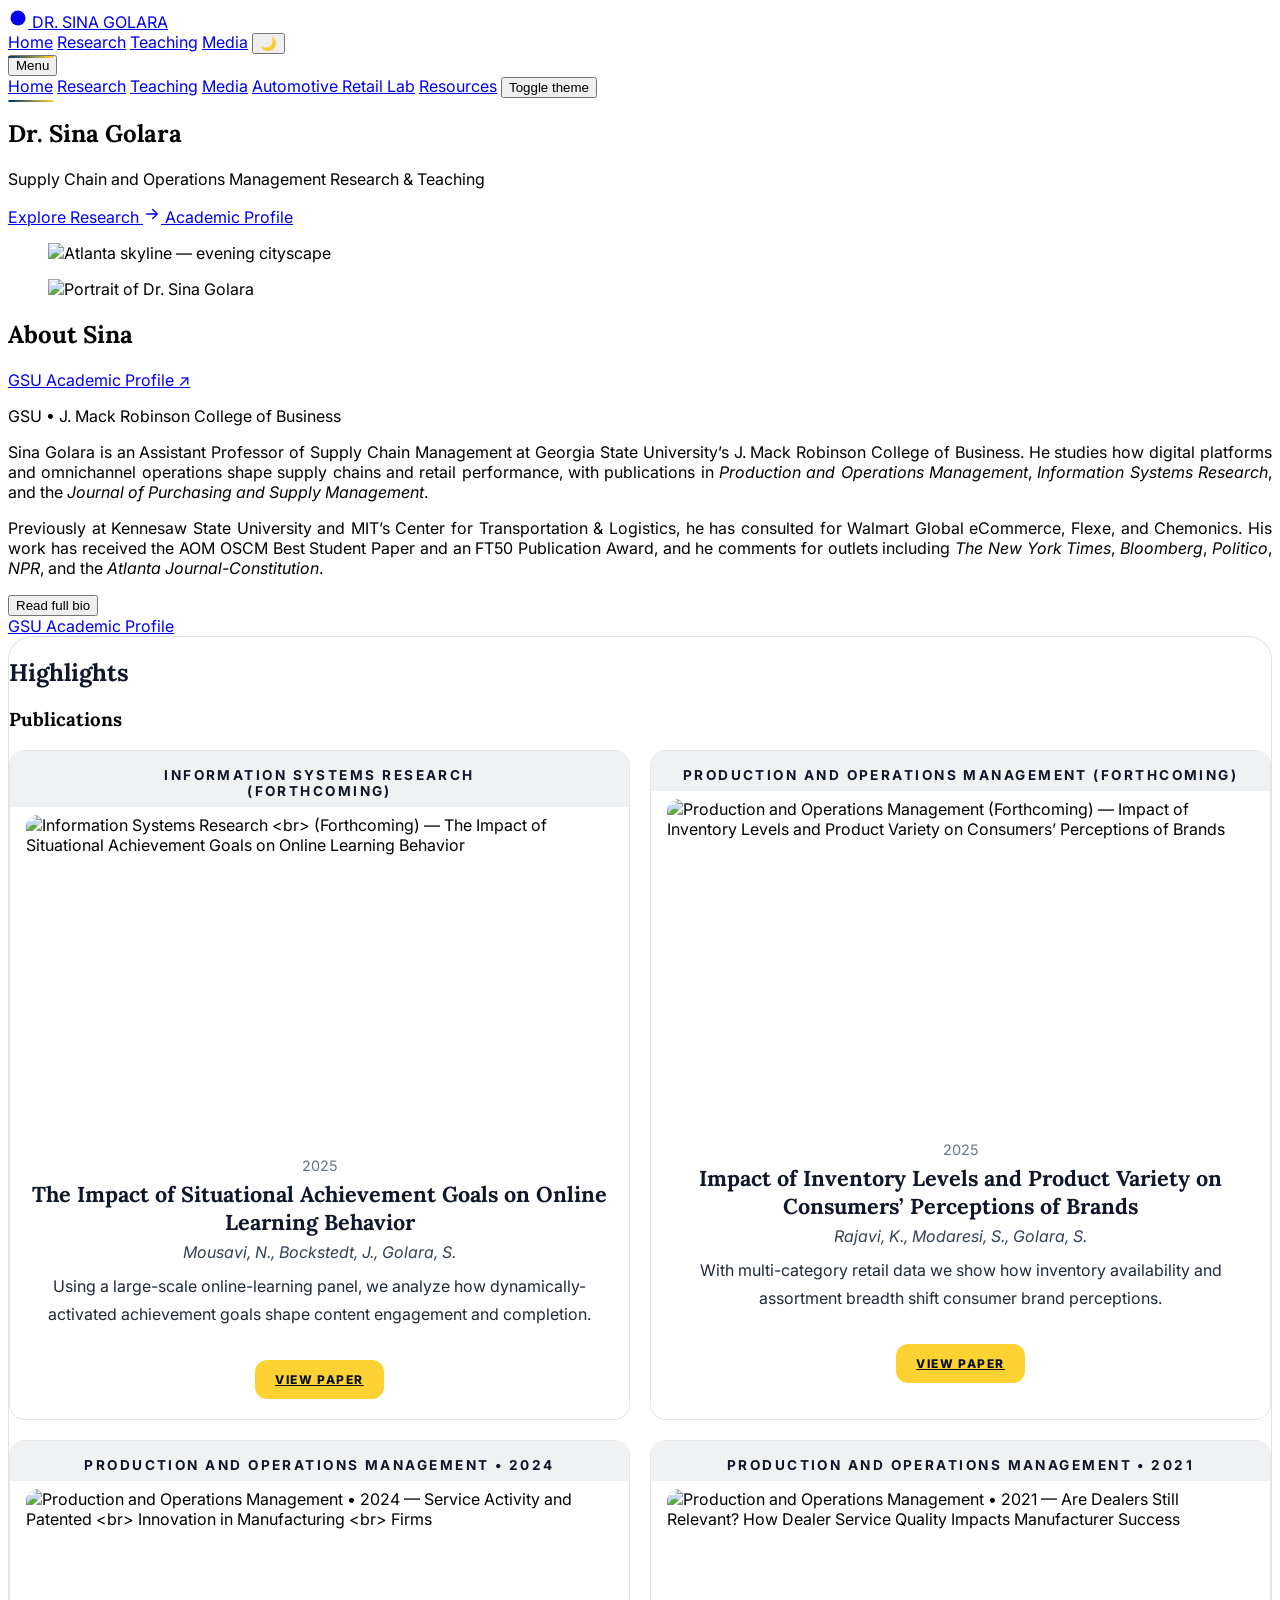
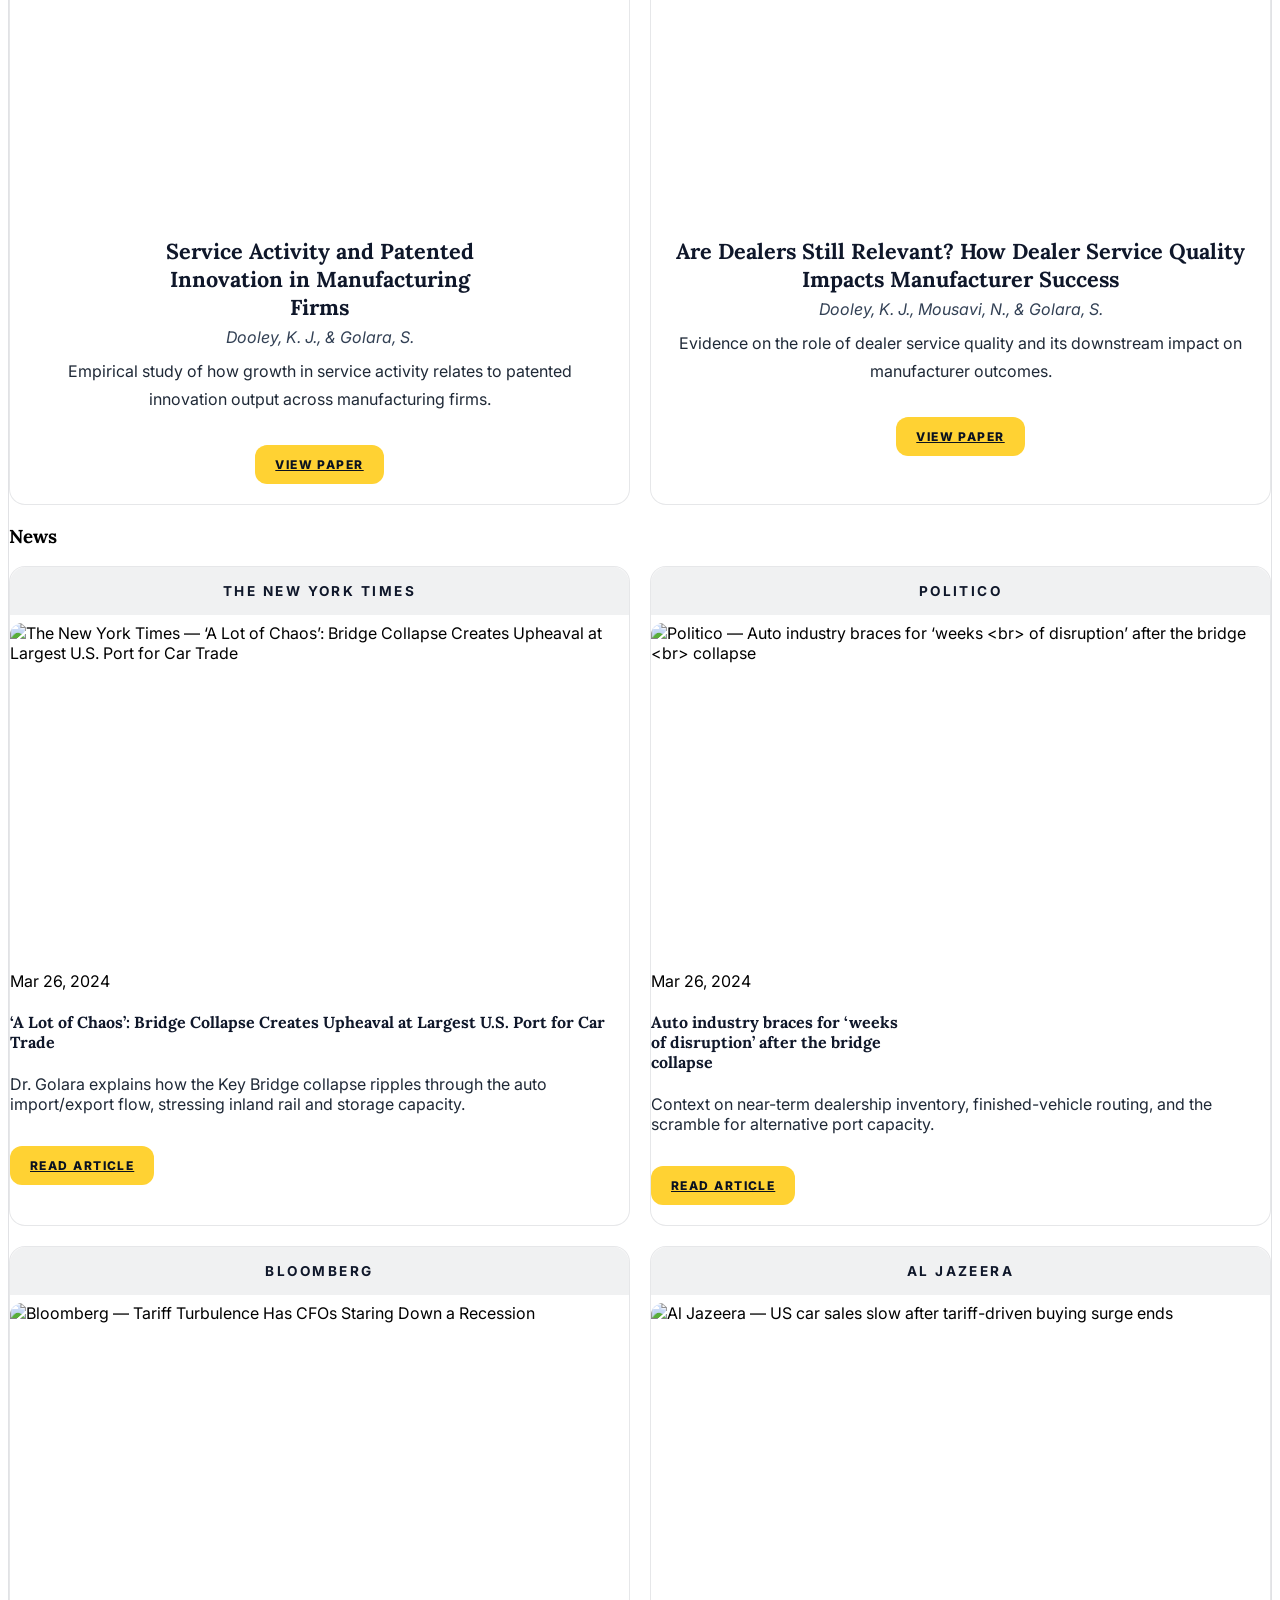
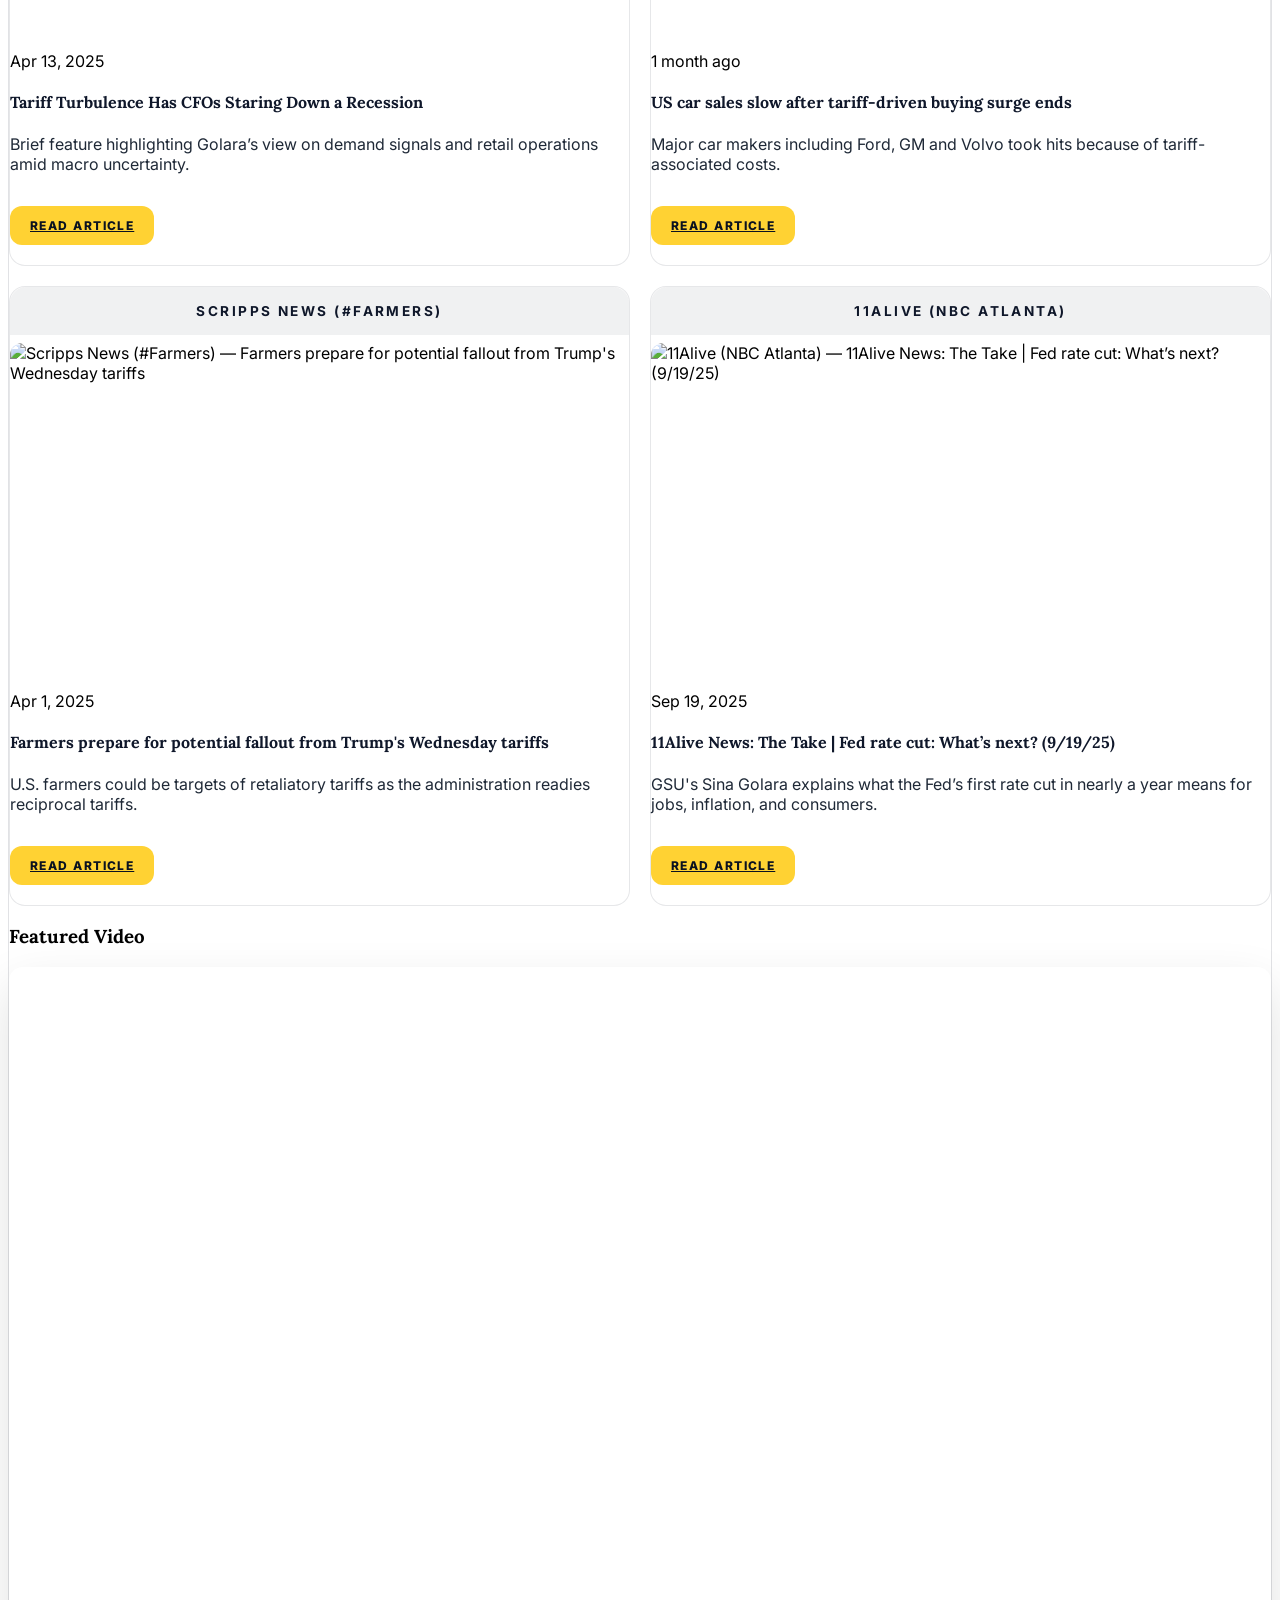
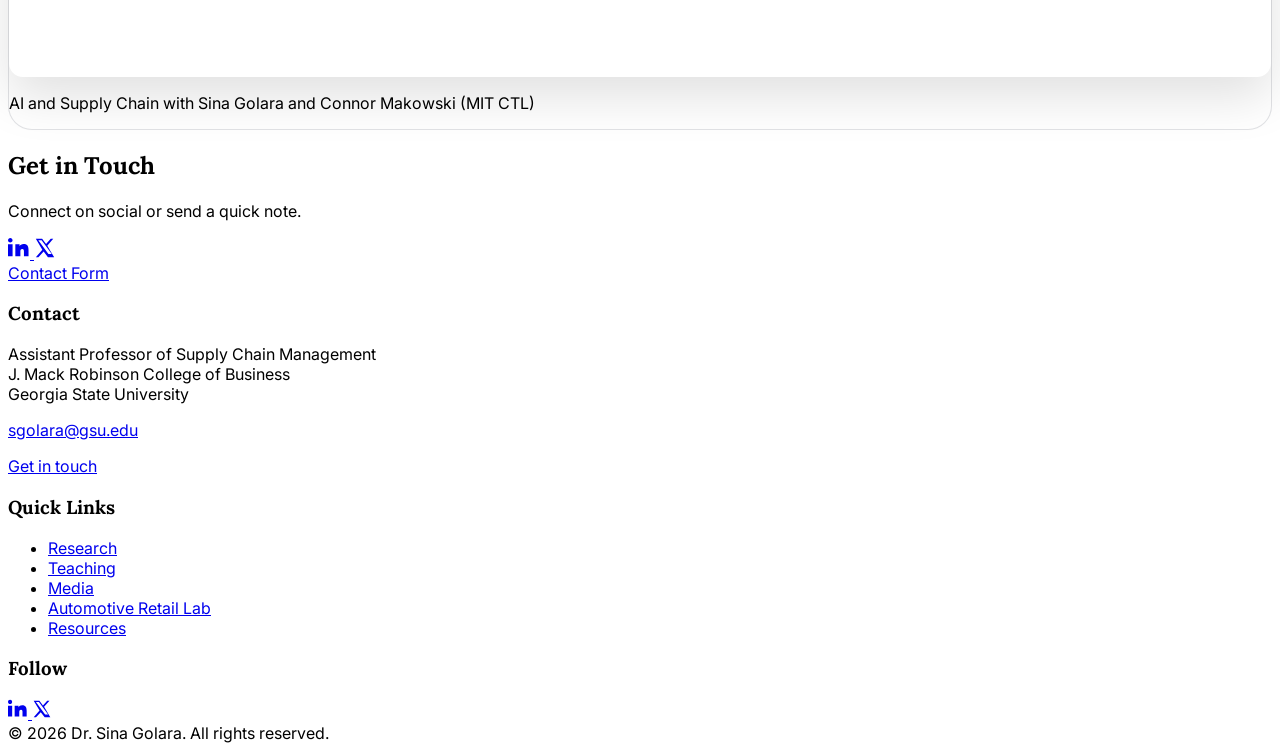
==== index.html @ 3f82cd9c "Sina Edits 01" ====
<!DOCTYPE html>
<html lang="en" class="scroll-smooth">
<head>
  <meta charset="UTF-8" />
  <meta name="viewport" content="width=device-width,initial-scale=1" />
  <title>Sina Golara | Professor Portfolio</title>
  <meta name="description" content="The professional portfolio of Professor Sina Golara, showcasing research, teaching, and media engagement in Supply Chain and Operations Management.">

  <!-- Open Graph -->
  <meta property="og:type" content="website" />
  <meta property="og:title" content="Sina Golara | Professor Portfolio" />
  <meta property="og:description" content="Research, teaching, media & lab initiatives." />
  <meta property="og:image" content="https://placehold.co/1200x630/003366/FFFFFF?text=Sina+Golara" />

  <!-- Twitter -->
  <meta name="twitter:card" content="summary_large_image" />
  <meta name="twitter:title" content="Sina Golara | Professor Portfolio" />
  <meta name="twitter:description" content="Research, teaching, media & lab initiatives." />
  <meta name="twitter:image" content="https://placehold.co/1200x630/003366/FFFFFF?text=Sina+Golara" />

  <!-- Fonts -->
  <link rel="preconnect" href="https://fonts.googleapis.com" />
  <link rel="preconnect" href="https://fonts.gstatic.com" crossorigin />
  <link href="https://fonts.googleapis.com/css2?family=Inter:wght@400;500;600;700&family=Lora:wght@500;700&display=swap" rel="stylesheet" />

  <!-- Tailwind -->
  <script src="https://cdn.tailwindcss.com"></script>
  <script>
    tailwind.config = {
      darkMode: 'class',
      theme: {
        extend: {
          colors: {
            brand: '#003366',       // GSU blue
            brandDark: '#002244',
            gold: '#FFD233',        // accent
          },
          boxShadow: {
            glow: '0 10px 30px rgba(0,0,0,.08)',
            glass: '0 20px 50px rgba(0,0,0,.12)',
          },
          backgroundImage: {
            'aurora': 'radial-gradient(1200px 600px at -10% -10%, rgba(255,210,51,.18), transparent 40%), radial-gradient(800px 600px at 110% 0%, rgba(0,51,102,.18), transparent 45%), linear-gradient(120deg, #fff, #f7fafc 50%, #eef2f7)',
            'aurora-dark': 'radial-gradient(1200px 600px at -10% -10%, rgba(255,210,51,.12), transparent 40%), radial-gradient(800px 600px at 110% 0%, rgba(0,51,102,.2), transparent 45%), linear-gradient(120deg, #0b1220, #0e1424 50%, #0b1220)',
            'card-sheen': 'linear-gradient(180deg, rgba(255,255,255,.6), rgba(255,255,255,.25))',
          }
        }
      }
    }
    </script>
  <style>
  :root{
    --ring: rgba(17,17,17,.08);
  }
  body{font-family:Inter,system-ui,-apple-system,Segoe UI,Roboto,Helvetica,Arial,sans-serif}
  h1,h2,h3,h4{font-family:Lora,Georgia,'Times New Roman',serif}

  .skip-link{
    position:fixed;left:-9999px;top:12px;background:#111;color:#fff;padding:.5rem .75rem;
    border-radius:.5rem;z-index:9999
  }
  .skip-link:focus{left:12px}

  /* Fancy underline for nav */
  .nav-link{position:relative}
  .nav-link::after{
    content:"";position:absolute;left:50%;bottom:-6px;transform:translateX(-50%);height:2px;width:0;
    background:linear-gradient(90deg,var(--tw-gradient-from,#003366),var(--tw-gradient-to,#FFD233));
    transition:width .25s ease
  }
  .nav-link:hover::after,.nav-link.active::after{width:100%}

  /* Aspect ratio helper (no plugin) */
  .video-wrap{position:relative;padding-bottom:56.25%;height:0;overflow:hidden;border-radius:14px}
  .video-wrap iframe{position:absolute;inset:0;width:100%;height:100%;border:0}

  /* Reveal on scroll */
  .reveal{opacity:0;transform:translateY(12px);transition:opacity .5s ease, transform .5s ease}
  .reveal.in{opacity:1;transform:none}
  @media (prefers-reduced-motion: reduce){
    .reveal{opacity:1;transform:none}
    .nav-link::after{transition:none}
  }

  /* ---------- Optional generic stagger utility ---------- */
  .stagger-grid { display:grid; gap:1.5rem; }
  @media (min-width:768px){
    .stagger-grid { grid-template-columns:repeat(2,minmax(0,1fr)); }
    .stagger-grid > * {
      transition: transform .25s ease, background-color .25s ease, box-shadow .25s ease;
      will-change: transform;
    }
  }

  /*  NEWS (grid + cards) */
  .news-grid{ display:grid; gap:1.25rem; }
  @media (min-width:768px){
    .news-grid{
      grid-template-columns:repeat(2,minmax(0,1fr));
      align-items:stretch;
    }
  }

  .news-card{
    --offset: 0px;              
    display:flex;
    flex-direction:column;
    transform: translateY(var(--offset));
    transition: transform .25s ease, box-shadow .25s ease, background-color .25s ease;
    will-change: transform;
  }
  @media (min-width:768px){
  .pub-grid > .pub-card{ --offset:0px; }
  .pub-grid > .pub-card:hover{ transform:translateY(-6px);
   } 
  }

.news-card .news-label{
    min-height:24px;
    padding:1rem 1rem .5rem;
    text-transform:uppercase;
    letter-spacing:.18em;
    font-weight:700;
    font-size:.85rem;
    text-align:center;
    color:rgba(255,255,255,.9);
  }
  .news-card .news-media{ padding:0 1rem; }
  .news-card img{
    display:block;
    width:100%;
    margin:.5rem 0 0;
    border-radius:12px;
    aspect-ratio:16/9;
    object-fit:cover;
  }

  .news-card .news-body{
    padding:.75rem 1.25rem 0;
    color:rgba(255,255,255,.92);
    line-height:1.75;
    text-align:center;
  }

  .news-card .news-cta{
    display:inline-flex;
    align-items:center;
    justify-content:center;
    margin:1rem auto 1.25rem;
    padding:.75rem 1.25rem;
    border-radius:.75rem;
    background:#FFD233;
    color:#0b1220;
    font-weight:800;
    letter-spacing:.12em;
    font-size:.75rem;
  }
  .news-card .news-cta:hover{ filter:brightness(.95); }


    /* PUBLICATIONS */

  .pub-grid{ display:grid; gap:1.25rem; }
  @media (min-width:768px){
    .pub-grid{
      grid-template-columns:repeat(2,minmax(0,1fr));
      align-items:stretch;
    }
  }

  .pub-card{
    --offset:0px;
    display:flex;
    flex-direction:column;
    transform:translateY(var(--offset));
    transition:transform .25s ease, box-shadow .25s ease, background-color .25s ease;
    will-change:transform;
    border:1px solid rgba(255,255,255,.10);
    background:rgba(255,255,255,.05);
    border-radius:16px;
    backdrop-filter:saturate(120%) blur(6px);
  }

  .pub-card .pub-label{
    padding:1rem 1rem .5rem;
    text-transform:uppercase;
    letter-spacing:.18em;
    font-weight:700;
    font-size:.85rem;
    text-align:center;
    color:rgba(255,255,255,.9);
  }

  .pub-card .pub-media{ padding:0 1rem; }
  .pub-card img{
    display:block;
    width:100%;
    margin:.5rem 0 0;
    border-radius:12px;
    aspect-ratio:16/9;           /* matches News; switch to 3/2 if your screenshots are taller */
    object-fit:cover;
  }

  .pub-card .pub-body{
    padding:.75rem 1.25rem 0;
    text-align:center;
  }
  .pub-card .pub-title{
    font-size:1.35rem;
    line-height:1.3;
    font-weight:800;
    color:#fff;
    margin:.35rem 0 0;
  }
  .pub-card .pub-meta{
    color:rgba(255,255,255,.75);
    font-size:.9rem;
  }
  .pub-card .pub-authors{
    color:rgba(255,255,255,.85);
    font-style:italic;
    margin-top:.35rem;
  }
  .pub-card .pub-summary{
    color:rgba(255,255,255,.92);
    line-height:1.75;
    margin-top:.65rem;
  }

  .pub-card .pub-cta{
    display:inline-flex;
    align-items:center;
    justify-content:center;
    margin:1rem auto 1.25rem;
    padding:.75rem 1.25rem;
    border-radius:.75rem;
    background:#FFD233;
    color:#0b1220;
    font-weight:800;
    letter-spacing:.12em;
    font-size:.75rem;
  }
  .pub-card .pub-cta:hover{ filter:brightness(.95); }

/* ===== Media meta bubble (light + dark notch) ===== */
.meta-bubble{position:relative}
.meta-bubble::after{
  content:"";position:absolute;right:.9rem;bottom:-8px;width:0;height:0;
  border:8px solid transparent;border-top-color:rgba(255,255,255,.9); /* matches bg */
}
.dark .meta-bubble::after{ border-top-color:rgba(2,6,23,.72) } /* ~slate-900/70 */


/* ===== Highlights (Neutral, no gradients, no blue) ===== */
.highlights{
  background: rgba(255,255,255,.92);
  border: 1px solid rgba(15,23,42,.12); /* slate-900/12 */
  border-radius: 1.5rem;                /* 24px */
}
.dark .highlights{
  background: rgba(2,6,23,.72);         /* ~slate-900/70 */
  border-color: rgba(255,255,255,.14);
}

.highlights .section-title{ color:#0f172a; }         /* slate-900 */
.dark .highlights .section-title{ color:#fff; }

/* Pub cards inside highlights (override white-only colors) */
.highlights .pub-card{
  background: rgba(255,255,255,.9);
  border: 1px solid rgba(15,23,42,.10);
}
.dark .highlights .pub-card{
  background: rgba(2,6,23,.66);
  border-color: rgba(255,255,255,.12);
}
.highlights .pub-card .pub-label{
  color:#0f172a;
  background: rgba(15,23,42,.06);
  border-top-left-radius: 16px;
  border-top-right-radius: 16px;
}
.dark .highlights .pub-card .pub-label{
  color:rgba(255,255,255,.9);
  background: rgba(255,255,255,.08);
}
.highlights .pub-card .pub-title{ color:#0f172a; }
.dark .highlights .pub-card .pub-title{ color:#fff; }
.highlights .pub-card .pub-meta{ color:#64748b; }    /* slate-500/600 */
.dark .highlights .pub-card .pub-meta{ color:rgba(255,255,255,.75); }
.highlights .pub-card .pub-authors{ color:#334155; } /* slate-700 */
.dark .highlights .pub-card .pub-authors{ color:rgba(255,255,255,.85); }
.highlights .pub-card .pub-summary{ color:#1f2937; } /* slate-800 */
.dark .highlights .pub-card .pub-summary{ color:rgba(255,255,255,.92); }

/* News cards inside highlights */
.highlights .news-card{
  background: rgba(255,255,255,.9);
  border: 1px solid rgba(15,23,42,.10);
  border-radius: 16px;
}
.dark .highlights .news-card{
  background: rgba(2,6,23,.66);
  border-color: rgba(255,255,255,.12);
}
.highlights .news-card .news-label{
  color:#0f172a;
  background: rgba(15,23,42,.06);
  border-top-left-radius: 16px;
  border-top-right-radius: 16px;
}
.dark .highlights .news-card .news-label{
  color:rgba(255,255,255,.9);
  background: rgba(255,255,255,.08);
}
.highlights .news-card h4{ color:#0f172a; }
.dark .highlights .news-card h4{ color:#fff; }
.highlights .news-card .news-summary{ color:#1f2937; }
.dark .highlights .news-card .news-summary{ color:rgba(255,255,255,.9); }

/* Featured video box keeps the same layout; just neutral text */
.highlights .video-wrap{ border-radius:14px; box-shadow:0 20px 50px rgba(0,0,0,.12); }

#highlights[class*="bg-gradient-to-"]{
  background-image: none !important;
  background-color: rgba(255,255,255,.80) !important;
}
.dark #highlights[class*="bg-gradient-to-"]{
  background-color: rgba(2,6,23,.60) !important; /* ~slate-900/60 */
}

/* Justified paragraph helper */
.text-just { text-align: justify; text-justify: inter-word;  hyphens: auto;}
  
</style>
<script type="application/ld+json">
  {
    "@context": "https://schema.org",
    "@type": "Person",
    "name": "Sina Golara",
    "jobTitle": "Assistant Professor of Supply Chain Management",
    "affiliation": { "@type": "CollegeOrUniversity", "name": "Georgia State University" },
    "url": "https://your-domain.example/", 
    "sameAs": [
      "https://www.linkedin.com/in/sinagolara/",
      "https://x.com/GolaraSina"
    ]
  }
  </script>

<meta name="author" content="Sina Golara" />
<meta name="twitter:creator" content="@GolaraSina" />

</head>

<body class="bg-white text-slate-900 dark:bg-slate-950 dark:text-slate-100">
  <a href="#main" class="skip-link">Skip to content</a>

  <!-- Scroll progress -->
  <div id="progress" class="fixed top-0 left-0 h-1 bg-gradient-to-r from-brand to-gold z-[60] w-0"></div>

  <!-- Header -->
  <header class="sticky top-0 z-50 bg-white/70 dark:bg-slate-900/60 backdrop-blur-xl border-b border-slate-200/70 dark:border-slate-700/60">
    <nav class="max-w-6xl mx-auto px-4 sm:px-6">
      <div class="h-16 flex items-center justify-between">
        <a href="#home" class="flex items-center gap-3">
          <span class="inline-grid place-items-center w-9 h-9 rounded-xl bg-brand text-white shadow-glow">
            <svg width="20" height="20" viewBox="0 0 24 24" fill="currentColor" aria-hidden="true"><circle cx="12" cy="12" r="9"/></svg>
          </span>
          <span class="font-bold tracking-wide">DR. <span class="text-brand">SINA</span> GOLARA</span>
        </a>

        <div class="hidden md:flex items-center gap-5">
          <a href="#home" class="nav-link text-sm font-semibold hover:text-brand">Home</a>
          <a href="#research" class="nav-link text-sm font-semibold hover:text-brand">Research</a>
          <a href="#teaching" class="nav-link text-sm font-semibold hover:text-brand">Teaching</a>
          <a href="#media" class="nav-link text-sm font-semibold hover:text-brand">Media</a>
          <!--  <a href="#lab" class="nav-link text-sm font-semibold hover:text-brand">Automotive Retail Lab</a>
          <a href="#resources" class="nav-link text-sm font-semibold hover:text-brand">Resources</a> -->

          <!-- Dark mode toggle -->
          <button id="modeBtn" class="ml-2 rounded-lg border border-slate-200 dark:border-slate-700 px-2.5 py-1.5 text-xs font-semibold hover:bg-slate-50 dark:hover:bg-slate-800" aria-label="Toggle color theme">
            <span id="modeIcon">🌙</span>
          </button>
        </div>

        <button id="mobileBtn" class="md:hidden rounded-lg bg-brand text-white px-3 py-2 font-semibold">Menu</button>
      </div>
    </nav>

    <!-- Mobile sheet -->
    <div id="mobileMenu" class="hidden md:hidden px-4 pb-4">
      <div class="rounded-2xl border border-slate-200 dark:border-slate-700 bg-white/80 dark:bg-slate-900/80 backdrop-blur-xl p-4 shadow-glow">
        <nav class="grid gap-2 text-sm font-semibold">
          <a href="#home" class="nav-link">Home</a>
          <a href="#research" class="nav-link">Research</a>
          <a href="#teaching" class="nav-link">Teaching</a>
          <a href="#media" class="nav-link">Media</a>
          <a href="#lab" class="nav-link">Automotive Retail Lab</a>
          <a href="#resources" class="nav-link">Resources</a>
          <button id="modeBtnM" class="mt-2 rounded-lg border border-slate-200 dark:border-slate-700 px-2.5 py-1.5 text-xs text-left">Toggle theme</button>
        </nav>
      </div>
    </div>
  </header>

  <!-- Main -->
  <main id="main" class="max-w-6xl mx-auto px-4 sm:px-6 py-10 md:py-14">
    <!-- injected by router -->
  </main>

  <!-- Footer -->
  <footer class="mt-16 bg-brand dark:bg-brandDark text-white">
    <div class="max-w-6xl mx-auto px-4 sm:px-6 py-12">
      <div class="grid sm:grid-cols-3 gap-8">
        <!-- Contact -->
        <div>
          <h3 class="font-semibold mb-3">Contact</h3>
          <p class="text-sm text-white/80">
            Assistant Professor of Supply Chain Management<br/>
            J. Mack Robinson College of Business<br />
            Georgia State University
          </p>
          <p class="mt-3">
            <a id="footer-email" class="font-medium hover:text-gold underline-offset-4 hover:underline" href="#"></a>
          </p>
          <p class="mt-1">
            <a id="footer-gform" class="inline-flex items-center gap-1 text-sm font-semibold hover:text-gold underline-offset-4 hover:underline" href="#" target="_blank" rel="noreferrer">
              Get in touch
            </a>
          </p>
        </div>
  
        <!-- Quick Links -->
        <div>
          <h3 class="font-semibold mb-3">Quick Links</h3>
          <ul class="space-y-2 text-sm">
            <li><a class="text-white/80 hover:text-gold" href="#research">Research</a></li>
            <li><a class="text-white/80 hover:text-gold" href="#teaching">Teaching</a></li>
            <li><a class="text-white/80 hover:text-gold" href="#media">Media</a></li>
            <li><a class="text-white/80 hover:text-gold" href="#lab">Automotive Retail Lab</a></li>
            <li><a class="text-white/80 hover:text-gold" href="#resources">Resources</a></li>
          </ul>
        </div>
  
        <!-- Follow -->
        <div>
          <h3 class="font-semibold mb-3">Follow</h3>
          <div class="flex gap-3">
            <a id="li" class="w-10 h-10 grid place-items-center rounded-xl border border-white/20 hover:bg-white/10" target="_blank" aria-label="LinkedIn">
              <svg width="20" height="20" viewBox="0 0 24 24" fill="currentColor" class="text-white">
                <path d="M4.98 3.5c0 1.38-1.11 2.5-2.48 2.5S0 4.88 0 3.5 1.12 1 2.5 1s2.48 1.12 2.48 2.5zM0 8h5v13H0zM8 8h4.6v1.9h.1c.6-1.1 2.1-2.3 4.3-2.3 4.6 0 5.4 3 5.4 6.8V21h-5v-5.1c0-1.2-.02-2.9-1.8-2.9-1.8 0-2.1 1.3-2.1 2.8V21H8z"/>
              </svg>
            </a>
            <a id="ig" target="_blank" ></a>
            
            <a id="x" class="w-10 h-10 grid place-items-center rounded-xl border border-white/20 hover:bg-white/10" target="_blank" aria-label="X">
              <svg width="20" height="20" viewBox="0 0 24 24" fill="currentColor" class="text-white">
                <path d="M18.244 2H21l-6.5 7.43L22 22h-6.766l-4.7-6.14L4.8 22H2l7.07-8.08L2 2h6.85l4.3 5.77L18.244 2zM8.3 3.5H4.7l11.04 15h3.6L8.3 3.5z"/>
              </svg>
            </a>
          </div>
        </div>
      </div>
  
      <div class="mt-10 pt-6 border-t border-white/15 text-center text-sm text-white/80">
        © <span id="year"></span> Dr. Sina Golara. All rights reserved.
      </div>
    </div>
  </footer>

  <script>
    // ---------- DATA ----------
    const professor = {
      name: "Sina Golara",
      title: "Assistant Professor of Supply Chain Management",
      email: "sgolara@gsu.edu",
      headshotUrl: "Images/headshot.jpg",
      shortBio: `
          <p class="mb-4">
            Sina Golara is an Assistant Professor of Supply Chain Management at the
            J. Mack Robinson College of Business, Georgia State University. His work sits at
            the intersection of service and retail operations—online platforms, omnichannel
            strategy, and the role of digital technologies in supply chains—with publications in
            <em>Production and Operations Management</em>, <em>Information Systems Research</em>, and the
            <em>Journal of Purchasing and Supply Management</em>.
          </p>
          <p class="mb-4">
            Prior to GSU, he held appointments at Kennesaw State University and MIT’s Center for
            Transportation &amp; Logistics, and consulted with Walmart Global eCommerce, Flexe, and
            Chemonics on last-mile, shared warehousing, and analytics.
          </p>
          <p class="mb-0">
            His research has earned the AOM OSCM Best Student Paper and an FT50 Publication Award.
            Dr. Golara frequently comments in outlets such as <em>The New York Times</em>, <em>Politico</em>, NPR,
            Fox&nbsp;5 Atlanta, and the <em>Atlanta Journal-Constitution</em>.
          </p>
            `,
      shortBioCondensed: `
            <p class="mb-3">
              Sina Golara is an Assistant Professor of Supply Chain Management at Georgia State University’s
              J. Mack Robinson College of Business. He studies how digital platforms and omnichannel operations
              shape supply chains and retail performance, with publications in
              <em>Production and Operations Management</em>, <em>Information Systems Research</em>, and the
              <em>Journal of Purchasing and Supply Management</em>.
            </p>
            <p class="mb-0">
              Previously at Kennesaw State University and MIT’s Center for Transportation &amp; Logistics,
              he has consulted for Walmart Global eCommerce, Flexe, and Chemonics. His work has received the
              AOM OSCM Best Student Paper and an FT50 Publication Award, and he comments for outlets including
              <em>The New York Times</em>, <em>Bloomberg</em>, <em>Politico</em>, <em>NPR</em>, and the
              <em>Atlanta Journal-Constitution</em>.
            </p>
          `,
      socials: {
                  linkedinUrl: "https://www.linkedin.com/in/sinagolara/",
                  xUrl: "https://x.com/GolaraSina"
                },
                googleFormUrl: "https://docs.google.com/forms/d/e/FORM_ID/viewform?usp=pp_url&entry.123456789=sgolara@gsu.edu"
    };

/* ======== HOME VIDEOS ======== */
    const homeVideos = [
    { 
        title: "The Warm Glow of Checkout Charity",
        youtubeUrl: "https://www.youtube-nocookie.com/embed/WOYLe1mCzhM?start=16&rel=0&modestbranding=1&playsinline=1",
        description: "Psychological impact of donate-at-checkout on consumer behavior & CSR."
      },
      { 
        title: "Highlights from Open for Opportunity Atlanta",
        youtubeUrl: "https://www.youtube-nocookie.com/embed/syOjrlSiArs?rel=0&modestbranding=1&playsinline=1",
        description: "Future of supply chain & retail with industry leaders."
      } 
    ];

    /* ===== LAB VIDEOS ===== */
const labVideos = [
  {
    id: "reel",
    title: "Automotive Retail Lab — Highlights Reel",
    youtubeUrl: "https://www.youtube-nocookie.com/embed/0JhAq1E5ewM?rel=0&modestbranding=1&playsinline=1",
    poster: "Images/lab-reel.jpg",
    blurb: "Industry collaborations, EV traceability pilots, AI assistants for dealerships, omnichannel analytics."
  },
  {
    id: "chatbot",
    title: "AI Chatbot for Dealerships — Demo",
    youtubeUrl: "https://www.youtube-nocookie.com/embed/WOYLe1mCzhM?start=16&rel=0&modestbranding=1&playsinline=1",
    poster: "Images/lab-chatbot.jpg",
    blurb: "Funnel deflection, appointment routing, and voice-of-customer insights."
  },
  {
    id: "ev",
    title: "EV Battery Traceability — Prototype Walkthrough",
    youtubeUrl: "https://www.youtube-nocookie.com/embed/syOjrlSiArs?rel=0&modestbranding=1&playsinline=1",
    poster: "Images/lab-ev.jpg",
    blurb: "From sourcing → remanufacture → recycling with chain-of-custody."
  }
];

/* ======== RESEARCH (verified & linked) ======== */
const researchItems = [
  {
    id: "poms-2024-innovation",
    title: "Service Activity and Patented Innovation in Manufacturing Firms",
    authors: "Golara, S., & Dooley, K. J.",
    venue: "Production and Operations Management",
    year: 2024,
    abstract: "Empirical link between service activity intensity and subsequent patented innovation in manufacturing <br> firms.",
    image: "Images/poms-innovation.png",
    tags: ["Servitization","Innovation","Manufacturing"],
    links: {
      publisherUrl: "https://journals.sagepub.com/doi/abs/10.1177/10591478241231851",   // journal-listed citation
      openUrl: "https://scholar.google.com/scholar?q=%22Service+Activity+and+Patented+Innovation+in+Manufacturing+Firms%22+Golara+Dooley"
    }
  },
  {
    id: "poms-2024-inventory-variety",
    title: "Impact of Inventory Levels and Product Variety on Consumers’ Perceptions of Brands",
    authors: "Rajavi, K., Modaresi, S., & Golara, S.",
    venue: "Production and Operations Management",
    year: 2024,
    abstract: "Shows how inventory availability and assortment breadth shift consumer brand perceptions using multi-category retail data.",
    image: "Images/poms-inventory-variety.png",
    tags: ["Retail","Assortment","Perception"],
    links: {
      publisherUrl: "https://journals.sagepub.com/doi/abs/10.1177/10591478241231851",
      openUrl: "https://scholar.google.com/scholar?q=Rajavi+Modaresi+Golara+Impact+of+Inventory+Levels+and+Product+Variety"
    }
  },
  {
    id: "poms-2021-dealers",
    title: "Are Dealers Still Relevant? How Dealer Service Quality Impacts Manufacturer Success",
    authors: "Golara, S., Dooley, K. J., & Mousavi, N.",
    venue: "Production and Operations Management",
    year: 2021,
    abstract: "Dealer service quality has a measurable downstream impact on manufacturer performance.",
    image: "Images/poms-dealers.png",
    tags: ["Automotive","Service Quality"],
    links: {
      publisherUrl: "https://doi.org/10.1111/poms.13450",
      openUrl: "https://scholar.google.com/scholar?q=Are+Dealers+Still+Relevant%3F+How+Dealer+Service+Quality+Impacts+Manufacturer+Success"
    }
  },
  {
    id: "jpsm-2024-tariffs",
    title: "Protect me not: The effect of tariffs on US supply networks",
    authors: "Rogers, Z. S., Golara, S., Abdulsalam, Y., & Rogers, D. S.",
    venue: "Journal of Purchasing and Supply Management",
    year: 2024,
    abstract: "Quantifies how tariff shape supply networks and firm",
    image: "Images/jpsm-tariffs.png",
    tags: ["Tariffs","Supply Networks","Policy"],
    links: {
      // Publisher page is behind ScienceDirect’s wall; this Scholar query works universally.
      publisherUrl: "https://www.sciencedirect.com/science/article/abs/pii/S1478409223000468",
      openUrl: "https://scholar.google.com/scholar?q=Rogers+Golara+Abdulsalam+Rogers+Protect+me+not"
    }
  },
  {
    id: "jpsm-2023-sustainability-value",
    title: "Moving Beyond the Four Walls: The evolving impact of supplier sustainability on firm value",
    authors: "Rogers, Z. S., Carter, C. R., & Golara, S.",
    venue: "Journal of Purchasing and Supply Management",
    year: 2023,
    abstract: "Documents how supplier sustainability increasingly drives firm value.",
    image: "Images/jpsm-sustainability.png",
    tags: ["Sustainability","Firm Value","Supply Chain"],
    links: {
      publisherUrl: "https://www.sciencedirect.com/science/article/abs/pii/S1478409223000468", // cites the JPSM article & DOI 100858
      openUrl: "https://www.sciencedirect.com/science/article/abs/pii/S1478409223000468"
    }
  },
  {
    id: "isr-2025-achievement-goals",
    title: "The Impact of Situational Achievement Goals on Online Learning Behavior",
    authors: "Mousavi, N., Golara, S., & Bockstedt, J.",
    venue: "Information Systems Research",
    year: 2025,
    abstract: "Field-experiment evidence showing how dynamically activated goals shape content engagement and <br> completion.",
    image: "Images/isr-achievement-goals.png",
    tags: ["Online Learning","Behavior","Field Experiments"],
    links: {
      publisherUrl: "https://pubsonline.informs.org/doi/abs/10.1287/isre.2022.0353",
      openUrl: "https://scholar.google.com/scholar?q=%22Impact+of+Situational+Achievement+Goals+on+Online+Learning+Behavior%22+Information+Systems+Research"
    }
  },
  {
    id: "tj-2024-scm-topics",
    title: "Supply chain management research productivity and topics: 2020–2022",
    authors: "Maloni, M. J., Franza, R. M., Lowman, G. H., Naphsin, S. A., & Golara, S.",
    venue: "Transportation <br> Journal",
    year: 2024,
    abstract: "Snapshot of SCM research outputs and themes for 2020–2022.",
    image: "Images/tj-scm-2020-2022.png",
    tags: ["Bibliometrics","SCM"],
    links: {
      publisherUrl: "https://onlinelibrary.wiley.com/doi/abs/10.1002/tjo3.12010",
      openUrl: "https://scholar.google.com/scholar?q=Maloni+Franza+Lowman+Naphsin+Golara+Transportation+Journal+2024"
    }
  },
  {
    id: "tj-2021-scm-growth",
    title: "Supply chain management research productivity and growth: 2017–2019",
    authors: "Maloni, M. J., Golara, S., & Lowman, <br> G. H.",
    venue: "Transportation <br> Journal",
    year: 2021,
    abstract: "Descriptive analysis of SCM research productivity and growth during 2017–2019.",
    image: "Images/tj-scm-2017-2019.png",
    tags: ["Bibliometrics","SCM"],
    links: {
      publisherUrl: "https://scholarlypublishingcollective.org/psup/transportation-journal/article-abstract/60/2/208/276791/Supply-Chain-Management-Research-Productivity-and",
      openUrl: "https://scholar.google.com/scholar?q=Maloni+Golara+Lowman+Transportation+Journal+2021"
    }
  },
  {
    id: "tj-2020-sharing-portfolio",
    title: "A Sharing-Enabled Portfolio Approach to the <br> Distribution",
    authors: "Rogers, Z. S., Golara, S., Abdulsalam, Y. J., & Rogers, D. S.",
    venue: "Transportation <br> Journal",
    year: 2020,
    abstract: "Portfolio approach showing how sharing capacity improves distribution performance.",
    image: "Images/tj-sharing-portfolio.png",
    tags: ["Distribution","Sharing","Logistics"],
    links: {
      publisherUrl: "https://scholarlypublishingcollective.org/psup/transportation-journal/article-abstract/59/2/99/211263/A-Sharing-Enabled-Portfolio-Approach-to",
      openUrl: "https://scholar.google.com/scholar?q=Rogers+Golara+Abdulsalam+Rogers+Transportation+Journal+2020"
    }
  },
  {
    id: "ijme-2022-teaching-osc",
    title: "It’s not you, it’s me: Can others learn from the challenges of teaching operations and supply chain management?",
    authors: "Swaim, J. A., Maloni, M., Golara, S., & Veliyath, R.",
    venue: "International Journal of Management Education",
    year: 2022,
    abstract: "From Challenges to Insights in Ops/SCM Teaching.",
    image: "Images/ijme-teaching.png",
    tags: ["Education","OSC"],
    links: {
      publisherUrl: "https://scholar.google.com/scholar?q=International+Journal+of+Management+Education+100656+Swaim+Maloni+Golara",
      openUrl: "https://scholar.google.com/scholar?q=%22It%E2%80%99s+not+you,+it%E2%80%99s+me%22+Golara"
    }
  },
  {
    id: "ijpe-2018-corp-env",
    title: "Corporate environmental investments: A cross-national study on managerial decision making",
    authors: "Azadegan, A., Golara, S., Kach, A., & Mousavi, N.",
    venue: "International Journal of Production Economics",
    year: 2018,
    abstract: "Cross-national study on how managers decide to invest in corporate environmental initiatives.",
    image: "Images/ijpe-corporate-env.png",
    tags: ["Sustainability","Decision Making"],
    links: {
      publisherUrl: "https://www.sciencedirect.com/science/article/abs/pii/S0925527317302943",
      openUrl: "https://scholar.google.com/scholar?q=Azadegan+Golara+Kach+Mousavi+International+Journal+of+Production+Economics+2018"
    }
  },
  {
    id: "ijids-2013-fuzzy-qfd-bsc",
    title: "A fuzzy-QFD approach to balanced scorecard using an analytic network <br> process",
    authors: "Tavana, M., Mousavi, N., & <br> Golara, S.",
    venue: "International Journal of Information and Decision Sciences",
    year: 2013,
    abstract: "Combines fuzzy-QFD and ANP frameworks to design a comprehensive balanced scorecard.",
    image: "Images/ijids-fuzzy-qfd.png",
    tags: ["Methodology","QFD","ANP"],
    links: {
      publisherUrl: "https://www.inderscienceonline.com/doi/abs/10.1504/IJIDS.2013.058289",
      openUrl: "https://scholar.google.com/scholar?q=Tavana+Mousavi+Golara+International+Journal+of+Information+and+Decision+Sciences+2013"
    }
  },
  {
    id: "ijsds-2012-glass-closed-loop",
    title: "Closed-loop supply chain network design with <br> recovery of glass <br> containers",
    authors: "Golara, S., Mousavi, N., Tarokh, M. J., & Hosseinzadeh, M.",
    venue: "International Journal of Strategic Decision Sciences",
    year: 2012,
    abstract: "Closed-loop sustainable network design model considering glass container recovery.",
    image: "Images/ijsds-closed-loop.png",
    tags: ["Closed-Loop SCM","Optimization"],
    links: {
      publisherUrl: "https://www.igi-global.com/article/content/74353",
      openUrl: "https://scholar.google.com/scholar?q=Golara+Mousavi+Tarokh+Hosseinzadeh+IJSDS+2012"
    }
  }
];

const mediaItems = [
  {
    id: 1,
    title: "‘A Lot of Chaos’: Bridge Collapse Creates Upheaval at Largest U.S. Port for Car Trade",
    outlet: "The New York Times",
    date: "2024-03-26",
    type: "Article",
    url: "https://www.nytimes.com/2024/03/26/business/economy/baltimore-port-cargo-ships.html",
    excerpt: "Auto imports/exports rerouted after Key Bridge collapse; broader supply-chain effects.",
    image: "Images/NYTImg.png"
  },
  {
    id: 2,
    title: "Auto industry braces for weeks of disruption after bridge collapse",
    outlet: "Politico",
    date: "2024-03-26",
    type: "Article",
    url: "https://www.politico.com/news/2024/03/26/auto-industry-disruption-bridge-collapse-00149185",
    excerpt: "Golara on dealer inventory and logistics workarounds post-collapse.",
    image: "Images/PoliticoImg.png"
  },
  {
    id: 3,
    title: "Vehicle cargo could be heading to Georgia ports following the collapse of Baltimore’s bridge",
    outlet: "NPR (WABE)",
    date: "2024-03-27",
    type: "Article",
    url: "https://www.wabe.org/vehicle-cargo-could-be-heading-to-georgia-ports-following-the-collapse-of-baltimores-bridge/",
    excerpt: "How diversions may affect Georgia’s auto flows and port capacity.",
    image: "Images/NPR.png"
  },
  {
    id: 4,
    title: "The Take | Fed rate cut: What’s next? (9/19/25)",
    outlet: "11Alive (NBC Atlanta)",
    date: "2025-09-19",
    type: "Video",
    url: "https://www.11alive.com/video/news/politics/the-take/the-take-fed-rate-cut-whats-next-91925/85-5d28e4fa-8a46-4d75-a4f2-349d9af3fdfd",
    excerpt: "Golara breaks down what a rate cut means for consumers and jobs.",
    image: "Images/11AliveImge.png"
  },
  {
    id: 5,
    title: "Shifting tariffs thrust Georgia companies onto unsteady ground",
    outlet: "Atlanta Journal-Constitution",
    date: "2024-05-15",
    type: "Article",
    url: "https://news.gsu.edu/2024/10/15/are-tariffs-good-or-bad-for-the-economy/",
    excerpt: "Tariff ripple effects across Georgia firms; expert perspective from Golara.",
    image: "Images/AJC.png"
  },
  {
    id: 6,
    title: "Farmers prepare for potential fallout from Trump’s Wednesday tariffs",
    outlet: "Scripps News",
    date: "2025-04-01",
    type: "Video",
    url: "https://scrippsnews.com/stories/farmers-prepare-for-potential-fallout-from-trumps-wednesday-tariffs/",
    excerpt: "Possible retaliation risks and supply-chain impacts for U.S. agriculture.",
    image: "Images/Farmers.png"
  }
];
const teaching = {
  courses: [
    // Georgia State University (Instructor | Aug 2023 – )
    { institution: "Georgia State University", code: "MGT 4700", title: "Operations Management", level: "Undergrad", years: "2023–present" },
    { institution: "Georgia State University", code: "MGT 4740", title: "Operations Strategy",     level: "Undergrad", years: "2023–present" },
    { institution: "Georgia State University", code: "MGT 8740", title: "Supply Chain Strategy",  level: "Graduate", years: "2023–present" },

    // Kennesaw State University (Instructor | Aug 2019 – Aug 2023)
    { institution: "Kennesaw State University", code: "MGT 3200", title: "Operations Management",     level: "Undergrad", years: "2019–2023" },
    { institution: "Kennesaw State University", code: "MGT 7040", title: "Managing the Value Chain",  level: "Graduate", years: "2019–2023" },

    // MIT CTL / MITx (2018–2019)
    { institution: "MIT CTL / MITx", code: "SC1x", title: "Supply Chain Fundamentals (Teaching team)", level: "Graduate", years: "2018–2019" },
    { institution: "MIT CTL / MITx", code: "SC2x", title: "Supply Chain Design (Teaching team)",      level: "Graduate", years: "2018–2019" },

    // Arizona State University (Instructor/TA | 2017–2018)
    { institution: "Arizona State University", code: "SCM 432", title: "Planning & Control Systems for SCM", level: "Undergrad", years: "2017–2018" },
    { institution: "Arizona State University", code: "SCM 300", title: "Intro to Supply Chain Management (TA)", level: "Undergrad", years: "2017–2018" },
  ],
  advising: [
    // MIT CTL capstones (Research Advisor / Co-advisor)
    { institution: "MIT CTL", years: "2018–2019", role: "Co-advisor",  title: "Incentivizing No-Rush Delivery in Omnichannel Retail", type: "Graduate Capstone" },
    { institution: "MIT CTL", years: "2018–2019", role: "Advisor/Trainer", title: "Online Grocery & Omnichannel Strategy: Predicting Home Delivery Adoption", type: "Graduate Capstone" },
  ],
  note: "At MIT CTL, trained students on empirical research methods."
};

    const events = [
      { id: 1, title: "Keynote on Digital Retail", organization: "National Retail Federation", date: "2023-06-10", location: "New York, NY", url: "#", summary: "Future of brick-and-mortar in a digital world." },
      { id: 2, title: "Workshop on Supply Chain Analytics", organization: "INFORMS Conference", date: "2022-11-05", location: "Virtual", url: "#", summary: "Hands-on analytics for academics & practitioners." },
      { id: 3, title: "Panel: The Future of Mobility", organization: "Automotive World Congress", date: "2023-02-20", location: "Detroit, MI", url: "#", summary: "EVs, autonomy, and ownership models." },
    ];

    const resources = [
      { id: 1, title: "Journal of Marketing", type: "Journal", description: "Leading journal on marketing theory & practice.", url: "#" },
      { id: 2, title: "Management Science", type: "Journal", description: "Research across management disciplines.", url: "#" },
      { id: 3, title: "Supply Chain Management Review", type: "Publication", description: "Industry publication for SCM pros.", url: "#" },
      { id: 4, title: "Harvard Business Review", type: "Publication", description: "Influential management ideas.", url: "#" },
      { id: 5, title: "Tableau", type: "Tool", description: "Data visualization for research.", url: "#" },
      { id: 6, title: "The Goal — E. Goldratt", type: "Reading", description: "Classic on Theory of Constraints.", url: "#" }
    ];

    const labProjects = [
      { id: 1, title: "EV Battery Supply Chain Traceability", abstract: "Blockchain-based traceability for EV batteries from sourcing to recycling.", collaborators: ["Student A","Industry Partner X"], status: "In Progress", tags: ["EVs","Blockchain"] },
      { id: 2, title: "AI Chatbot for Dealerships", abstract: "AI assistant for inquiries & scheduling in dealerships.", collaborators: ["Student B","Student C"], status: "Completed", tags: ["AI","Automotive"] },
      { id: 3, title: "‘Buy Online’ & Foot Traffic", abstract: "Effect of online purchasing on dealership visits.", collaborators: ["Student D"], status: "Published", tags: ["Retail","Analytics"] },
    ];

    const labPartners = [
      { name: "Major Auto Group", logoUrl: "https://placehold.co/150x60/CCCCCC/FFFFFF?text=Auto+Group", websiteUrl: "#" },
      { name: "RetailTech Solutions", logoUrl: "https://placehold.co/150x60/CCCCCC/FFFFFF?text=RetailTech", websiteUrl: "#" },
      { name: "Logistics Inc.", logoUrl: "https://placehold.co/150x60/CCCCCC/FFFFFF?text=Logistics+Inc", websiteUrl: "#" },
      { name: "Data Analytics Corp", logoUrl: "https://placehold.co/150x60/CCCCCC/FFFFFF?text=Data+Corp", websiteUrl: "#" },
    ];

      // ---------- HIGHLIGHTS DATA ----------
  const newsHighlights = [
  {
    outlet: "The New York Times",
    date: "Mar 26, 2024",
    title:
      "‘A Lot of Chaos’: Bridge Collapse Creates Upheaval at Largest U.S. Port for Car Trade",
    url: "#", // paste final link
    image: "Images/NYTImg.png",
    summary:
      "Dr. Golara explains how the Key Bridge collapse ripples through the auto import/export flow, stressing inland rail and storage capacity."
  },
  {
    outlet: "Politico",
    date: "Mar 26, 2024",
    title:
      "Auto industry braces for ‘weeks <br> of disruption’ after the bridge <br> collapse",
    url: "https://www.politico.com/news/2024/03/26/auto-industry-disruption-bridge-collapse-00149185",
    image: "Images/PoliticoImg.png",
    summary:
      "Context on near-term dealership inventory, finished-vehicle routing, and the scramble for alternative port capacity."
  },
  {
    outlet: "Bloomberg",
    date: "Apr 13, 2025",
    title: "Tariff Turbulence Has CFOs Staring Down a Recession",
    url: "https://www.bloomberg.com/news/newsletters/2025-04-13/levi-s-levi-carnival-ccl-elevate-bio-stare-down-a-recession?embedded-checkout=true",
    image: "Images/BloombergImg.png",
    summary:
      "Brief feature highlighting Golara’s view on demand signals and retail operations amid macro uncertainty."
  },

  {
    outlet: "Al Jazeera",
    date: "1 month ago", // replace with exact date if you prefer
    title: "US car sales slow after tariff-driven buying surge ends",
    url: "#", // ← paste live link
    image: "Images/Aljazeer.png",
    summary:
      "Major car makers including Ford, GM and Volvo took hits because of tariff-associated costs."
  },
  {
    outlet: "Scripps News (#Farmers)",
    date: "Apr 1, 2025",
    title:
      "Farmers prepare for potential fallout from Trump's Wednesday tariffs",
    url: "#", // ← paste live link
    image: "Images/Farmers.png",
    summary:
      "U.S. farmers could be targets of retaliatory tariffs as the administration readies reciprocal tariffs."
  },
  {
    outlet: "11Alive (NBC Atlanta)",
    date: "Sep 19, 2025",
    title:
      "11Alive News: The Take | Fed rate cut: What’s next? (9/19/25)",
    url: "#", // ← paste live link
    image: "Images/11AliveImge.png",
    summary:
      "GSU's Sina Golara explains what the Fed’s first rate cut in nearly a year means for jobs, inflation, and consumers."
  }
  // add more items as needed, keeping outlet/date/title/url/image/summary
];

const pubHighlights = [
  {
    journal: " Information Systems Research <br> (Forthcoming)",
    date: "2025",
    title: "The Impact of Situational Achievement Goals on Online Learning Behavior",
    authors: "Mousavi, N., Bockstedt, J., Golara, S.",
    summary:
      "Using a large-scale online-learning panel, we analyze how dynamically-activated achievement goals shape content engagement and completion.",
    url: "https://pubsonline.informs.org/doi/abs/10.1287/isre.2022.0353", // DOI or PDF
    image: "Images/achievement-goal.png",
    cta: "VIEW PAPER"
  },
  {
    journal: "Production and Operations Management (Forthcoming)",
    date: "2025",
    title: "Impact of Inventory Levels and Product Variety on Consumers’ Perceptions of Brands",
    authors: "Rajavi, K., Modaresi, S., Golara, S.",
    summary:
      "With multi-category retail data we show how inventory availability and assortment breadth shift consumer brand perceptions.",
    url: "https://journals.sagepub.com/doi/abs/10.1177/10591478241258475",
    image: "Images/poms_impactInventoryHome.png",
    cta: "VIEW PAPER"
  },
  
  {
    journal: "Production and Operations Management • 2024",
    title: "Service Activity and Patented <br> Innovation in Manufacturing <br> Firms",
    authors: "Dooley, K. J., & Golara, S.",
    url: "https://journals.sagepub.com/doi/abs/10.1177/10591478241231851",  // add DOI/PDF when ready
    image: "Images/poms-innovation.png",
    summary: "Empirical study of how growth in service activity relates to patented innovation output across manufacturing firms."
  },
  {
    journal: "Production and Operations Management • 2021",
    title: "Are Dealers Still Relevant? How Dealer Service Quality Impacts Manufacturer Success",
    authors: "Dooley, K. J., Mousavi, N., & Golara, S.",
    url: "https://journals.sagepub.com/doi/abs/10.1111/poms.13450",  // add DOI/PDF when ready
    image: "Images/poms-dealers_Home.png",
    summary: "Evidence on the role of dealer service quality and its downstream impact on manufacturer outcomes."
  }

];

const videoHighlights = [
  {
    title: "AI and Supply Chain with Sina Golara and Connor Makowski (MIT CTL)",
    youtubeUrl:
      "https://www.youtube-nocookie.com/embed/0JhAq1E5ewM?rel=0&modestbranding=1&playsinline=1",
    // if you prefer a static card with a screenshot instead of an <iframe>,
    // add `image: "assets/highlights/mit-video.png"` and render like the news cards.
  },
];

    // ---------- TEMPLATES ----------
const homePage = `
<section class="rounded-3xl p-6 md:p-10 border border-slate-200 dark:border-slate-700
                bg-white/80 dark:bg-slate-900/60 backdrop-blur-xl shadow-glow relative overflow-hidden">
  <div class="grid md:grid-cols-[1.2fr_1fr] gap-10 items-center">
    <div class="reveal">
      <h1 class="mt-3 text-4xl md:text-5xl font-bold leading-tight">
        Dr. Sina Golara
      </h1>
      <p class="mt-3 text-lg text-slate-700 dark:text-slate-300">
        Supply Chain and Operations Management Research & Teaching
      </p>

      <div class="mt-7 flex flex-wrap items-center gap-4">
        <a href="#research"
           class="inline-flex items-center gap-2 px-5 py-3 rounded-xl bg-brand text-white font-semibold shadow-glow
                  hover:bg-brandDark focus:outline-none focus-visible:ring-2 focus-visible:ring-brand">
          Explore Research
          <svg width="18" height="18" viewBox="0 0 24 24" fill="none"><path d="M5 12h14m0 0-6-6m6 6-6 6" stroke="currentColor" stroke-width="2" stroke-linecap="round"/></svg>
        </a>

        <a href="https://robinson.gsu.edu/profile/sina-golara/" target="_blank" rel="noreferrer"
           class="inline-flex items-center gap-2 px-5 py-3 rounded-xl border border-slate-300 dark:border-slate-600
                  bg-white/70 dark:bg-slate-900/50 font-semibold hover:bg-white/90 dark:hover:bg-slate-800/60
                  focus:outline-none focus-visible:ring-2 focus-visible:ring-slate-300 dark:focus-visible:ring-slate-700">
          Academic Profile
        </a>
      </div>
    </div>

    <figure class="reveal">
      <div class="relative rounded-3xl overflow-hidden border border-slate-200 dark:border-slate-700 shadow-glow">
        <img
          src="Images/hero-supply-chain.png"
          alt="Atlanta skyline — evening cityscape"
          class="w-full h-full object-cover md:aspect-[16/10]"
          loading="eager" decoding="async"
        />
      </div>
    </figure>
  </div>
</section>

<!-- ABOUT SINA (aligned with hero & highlights) -->
<section id="about"
  class="mt-12 rounded-3xl p-8 md:p-10
         border border-slate-200 dark:border-slate-700
         bg-white/80 dark:bg-slate-900/60 backdrop-blur-xl shadow-glow reveal">

  <div class="grid items-start gap-6 md:gap-8
              md:grid-cols-[280px_1fr] lg:grid-cols-[300px_1fr]">
    <!-- Portrait (capped height to keep card compact) -->
    <figure class="order-1 md:order-none">
      <div class="relative rounded-2xl overflow-hidden
                  border border-slate-200 dark:border-slate-700
                  bg-slate-100 dark:bg-slate-800">
        <img
          src="${professor.headshotUrl}"
          alt="Portrait of Dr. Sina Golara"
          class="w-full h-full object-cover aspect-[3/4]
                 md:max-h-[360px] lg:max-h-[380px]"
          onerror="this.src='https://placehold.co/720x960?text=Dr.+Sina+Golara';this.onerror=null;"
          loading="lazy" decoding="async"
        />
      </div>
    </figure>

 <!-- Copy -->
<div>
<!-- Copy -->
<div class="reveal grid md:grid-cols-[1fr_auto] gap-x-4">
  <!-- Row 1 -->
  <h2 class="col-start-1 text-3xl md:text-4xl font-bold leading-tight tracking-tight">About Sina</h2>
  <a href="https://robinson.gsu.edu/profile/sina-golara/"
     target="_blank" rel="noreferrer"
     class="hidden md:inline-flex col-start-2 justify-self-end self-start items-center gap-1
            text-sm font-semibold text-brand hover:underline underline-offset-4">
    GSU Academic Profile ↗
  </a>

  <!-- Row 2 (spans both columns) -->
  <p class="col-span-1 md:col-span-2 mt-1 text-[13px] uppercase tracking-[.16em]
            text-slate-500 dark:text-slate-400">
    GSU • J. Mack Robinson College of Business
  </p>

  <!-- Row 3 (spans both columns) -->
<div id="bioText" role="region" aria-live="polite"
     class="col-span-1 md:col-span-2 mt-3 text-[15px] leading-[1.7]
            text-slate-700 dark:text-slate-300 text-just
            [&_p]:mt-3 [&_p]:mb-0 [&_em]:text-slate-900/90 dark:[&_em]:text-white/90">
  ${professor.shortBioCondensed}
</div>

<button id="bioToggle" aria-controls="bioText" aria-expanded="false"
        class="col-span-1 md:col-span-2 mt-3 inline-flex items-center gap-1
               text-sm font-semibold text-brand hover:underline underline-offset-4">
  Read full bio
</button>

  <!-- Mobile CTA stays separate -->
  <div class="mt-4 md:hidden col-span-1">
    <a href="https://robinson.gsu.edu/profile/sina-golara/" target="_blank" rel="noreferrer"
       class="inline-flex items-center justify-center px-4 py-2.5 rounded-xl
              bg-gold text-slate-900 font-semibold ring-1 ring-black/5
              hover:brightness-95 active:translate-y-[1px] transition">
      GSU Academic Profile
    </a>
  </div>
</div>
</section>

<!-- HIGHLIGHTS (neutral, no gradients) -->
<section
  id="highlights"
  aria-labelledby="highlights-title"
  class="highlights mt-16 rounded-3xl border border-slate-200 dark:border-slate-700
         bg-white/80 dark:bg-slate-900/60 backdrop-blur-xl
         p-8 md:p-10 shadow-glow text-slate-900 dark:text-slate-100">

  <div class="relative z-10 space-y-10">
    <h2 id="highlights-title" class="section-title text-3xl font-bold text-center">
      Highlights
    </h2>

    <!-- Publications -->
    <div>
      <h3 class="text-xl font-semibold mb-4 text-slate-900 dark:text-white">Publications</h3>
      <div class="pub-grid">
        ${pubHighlights.map(p => `
          <article class="pub-card">
            <div class="pub-label">${p.journal ?? ""}</div>
            <div class="pub-media">
              <img src="${p.image}" alt="${p.journal ?? 'Journal'} — ${p.title}">
            </div>
            <div class="pub-body">
              ${p.date ? `<div class="pub-meta">${p.date}</div>` : ``}
              <h4 class="pub-title">${p.title}</h4>
              ${p.authors ? `<div class="pub-authors">${p.authors}</div>` : ``}
              ${p.summary ? `<p class="pub-summary">${p.summary}</p>` : ``}
            </div>
            <a class="pub-cta" href="${p.url}" target="_blank" rel="noreferrer">
              ${p.cta ?? "VIEW PAPER"}
            </a>
          </article>
        `).join('')}
      </div>
    </div>

    <!-- News -->
    <div>
      <h3 class="text-xl font-semibold mb-4 text-slate-900 dark:text-white">News</h3>
      <div class="news-grid">
        ${newsHighlights.map(n => `
          <div class="news-card">
            <div class="news-label">${n.outlet}</div>
            <img src="${n.image}" alt="${n.outlet} — ${n.title}" loading="lazy">
            <div class="p-5 pt-3">
              <div class="text-slate-500 dark:text-white/70 text-xs text-center">${n.date}</div>
              <h4 class="mt-1 text-2xl font-semibold leading-snug text-center">
                ${n.title}
              </h4>
              <p class="news-summary text-center">${n.summary}</p>
              <div class="text-center">
                <a class="news-cta" href="${n.url}" target="_blank" rel="noreferrer">READ ARTICLE</a>
              </div>
            </div>
          </div>
        `).join("")}
      </div>
    </div>

    <!-- Featured Video -->
    <div>
      <h3 class="text-xl font-semibold mb-4 text-slate-900 dark:text-white">Featured Video</h3>
      <div class="video-wrap shadow-glow">
        <iframe
          src="${videoHighlights[0].youtubeUrl}"
          title="${videoHighlights[0].title}"
          loading="lazy"
          allow="accelerometer; autoplay; clipboard-write; encrypted-media; gyroscope; picture-in-picture"
          allowfullscreen
        ></iframe>
      </div>
      <p class="mt-2 text-slate-600 dark:text-slate-300 text-sm">
        ${videoHighlights[0].title}
      </p>
    </div>
  </div>
</section>
      <section class="mt-16 rounded-3xl bg-white/80 dark:bg-slate-900/60 backdrop-blur-xl border border-slate-200 dark:border-slate-700 p-8 shadow-glow text-center">
        <h2 class="text-3xl font-bold">Get in Touch</h2>
        <p class="mt-2 text-slate-600 dark:text-slate-400">Connect on social or send a quick note.</p>
        <div class="mt-6 flex justify-center gap-4">
          
          <a href="${professor.socials.linkedinUrl}" target="_blank" rel="noreferrer" aria-label="LinkedIn" class="w-11 h-11 grid place-items-center rounded-xl border border-slate-200 dark:border-slate-700 hover:bg-slate-50 dark:hover:bg-slate-800">
            <svg width="22" height="22" viewBox="0 0 24 24" fill="currentColor"><path d="M4.98 3.5c0 1.38-1.11 2.5-2.48 2.5S0 4.88 0 3.5 1.12 1 2.5 1s2.48 1.12 2.48 2.5zM0 8h5v13H0zM8 8h4.6v1.9h.1c.6-1.1 2.1-2.3 4.3-2.3 4.6 0 5.4 3 5.4 6.8V21h-5v-5.1c0-1.2-.02-2.9-1.8-2.9-1.8 0-2.1 1.3-2.1 2.8V21H8z"/></svg>
          </a>
          <a href="${professor.socials.xUrl}" target="_blank" rel="noreferrer" aria-label="X" class="w-11 h-11 grid place-items-center rounded-xl border border-slate-200 dark:border-slate-700 hover:bg-slate-50 dark:hover:bg-slate-800">
            <svg width="22" height="22" viewBox="0 0 24 24" fill="currentColor"><path d="M18.244 2H21l-6.5 7.43L22 22h-6.766l-4.7-6.14L4.8 22H2l7.07-8.08L2 2h6.85l4.3 5.77L18.244 2zM8.3 3.5H4.7l11.04 15h3.6L8.3 3.5z"/></svg>
          </a>
        </div>
        <a href="${professor.googleFormUrl}" target="_blank" class="inline-flex mt-6 items-center gap-2 px-6 py-3 rounded-xl bg-gradient-to-r from-gold to-amber-300 text-slate-900 font-semibold shadow-glow">Contact Form</a>
      </section>
    `;

    const researchPage = `
  <h1 class="text-4xl md:text-5xl font-bold text-center">Research</h1>

  <section class="mt-10 grid md:grid-cols-3 gap-6 reveal">
    <div class="rounded-2xl p-6 border border-slate-200 dark:border-slate-700 bg-white/70 dark:bg-slate-900/50 backdrop-blur-md shadow-glow">
      <h2 class="text-2xl font-bold text-brand">Retail Operations Management</h2>
      <!-- <p class="mt-2 text-slate-600 dark:text-slate-400">Understanding and improving the intersection of technology, strategy, and consumer experience.</p> -->
    </div> 
    <div class="rounded-2xl p-6 border border-slate-200 dark:border-slate-700 bg-white/70 dark:bg-slate-900/50 backdrop-blur-md shadow-glow">
      <h2 class="text-2xl font-bold text-brand">Service Operations Management</h2>
      <!-- <p class="mt-2 text-slate-600 dark:text-slate-400">Actionable insights for retail, automotive, and supply chain sectors in transformation.</p> -->
    </div>
    <div class="rounded-2xl p-6 border border-slate-200 dark:border-slate-700 bg-white/70 dark:bg-slate-900/50 backdrop-blur-md shadow-glow">
      <h2 class="text-2xl font-bold text-brand">Empirical Research</h2>
      <!-- <p class="mt-2 text-slate-600 dark:text-slate-400">Empirically-grounded, theory-relevant, industry-impactful research.</p> -->
    </div>
  </section>

  <section class="mt-10">
      <!-- Filters -->
      <div class="flex flex-wrap gap-4 items-center justify-center rounded-2xl p-4 border border-slate-200 dark:border-slate-700 bg-white/70 dark:bg-slate-900/50 backdrop-blur-md shadow-glow">
    <label class="font-semibold">Tag:</label>
    <select id="tag-filter" class="px-3 py-2 rounded-lg border border-slate-300 dark:border-slate-700 bg-white dark:bg-slate-900"></select>

    <label class="font-semibold">Sort:</label>
    <select id="sort-by" class="px-3 py-2 rounded-lg border border-slate-300 dark:border-slate-700 bg-white dark:bg-slate-900">
      <option value="year_desc">Year (Newest)</option>
      <option value="year_asc">Year (Oldest)</option>
    </select>

    <label class="font-semibold md:ml-2">View:</label>
    <select id="view-density" class="px-3 py-2 rounded-lg border border-slate-300 dark:border-slate-700 bg-white dark:bg-slate-900">
      <option value="comfy" selected>Comfortable</option>
      <option value="compact">Compact</option>
    </select>
  </div>

    <!-- FT-50 section -->
    <section class="mt-8 rounded-3xl p-6 md:p-7 border border-slate-200 dark:border-slate-700 bg-white/70 dark:bg-slate-900/50 backdrop-blur-md shadow-glow">
      <!-- <h2 class="text-xl md:text-2xl font-bold text-brand">FT-50 Journals:</h2> -->
      <div id="ft50-grid" class="mt-6 grid sm:grid-cols-1 md:grid-cols-1 lg:grid-cols-2 xl:grid-cols-2 gap-7"></div>
    </section>

    <!-- Others section -->
    <section class="mt-6 rounded-3xl p-6 md:p-7 border border-slate-200 dark:border-slate-700 bg-white/70 dark:bg-slate-900/50 backdrop-blur-md shadow-glow">
      <!-- <h2 class="text-xl md:text-2xl font-bold text-brand">Others:</h2> -->
      <div id="other-grid" class="mt-6 grid sm:grid-cols-1 md:grid-cols-1 lg:grid-cols-2 xl:grid-cols-2 gap-7"></div>
    </section>
  </section>
`;

const teachingPage = `
  <h1 class="text-4xl md:text-5xl font-bold text-center">Teaching & Mentorship</h1>
  <p class="mt-2 text-center text-slate-600 dark:text-slate-400">
    Courses taught across GSU, KSU, MIT CTL/MITx, and ASU; plus advising on graduate capstones.
  </p>

  <!-- Courses -->
  <section class="mt-8 rounded-3xl p-6 md:p-7 border border-slate-200 dark:border-slate-700 bg-white/70 dark:bg-slate-900/50 backdrop-blur-md shadow-glow">
    <div class="flex items-center justify-between gap-4">
      <h2 class="text-xl md:text-2xl font-bold text-brand">Courses</h2>
      <span id="teach-count" class="text-sm text-slate-500 dark:text-slate-400"></span>
    </div>
    <div id="teach-grid" class="mt-6 grid md:grid-cols-2 gap-6"></div>
  </section>

  <!-- Advising -->
  <section class="mt-8 rounded-3xl p-6 md:p-7 border border-slate-200 dark:border-slate-700 bg-white/70 dark:bg-slate-900/50 backdrop-blur-md shadow-glow">
    <h2 class="text-xl md:text-2xl font-bold text-brand">Advising & Mentorship</h2>
    <ul id="advising-list" class="mt-4 space-y-3"></ul>
    <p class="mt-4 text-sm text-slate-600 dark:text-slate-400">
      ${teaching.note}
    </p>
  </section>
`;

  const mediaPage = `
    <h1 class="text-4xl md:text-5xl font-bold text-center">Media</h1>
    <p class="mt-3 text-center text-slate-600 dark:text-slate-400">Articles, interviews, and features.</p>

    <div class="mt-8 flex flex-wrap gap-4 justify-center rounded-2xl p-4 border border-slate-200 dark:border-slate-700 bg-white/70 dark:bg-slate-900/50 backdrop-blur-md shadow-glow">
      <label class="font-semibold">Type:</label>
      <select id="media-type-filter" class="px-3 py-2 rounded-lg border border-slate-300 dark:border-slate-700 bg-white dark:bg-slate-900">
        <option value="all">All</option><option>Article</option><option>Interview</option><option>Video</option><option>Podcast</option>
      </select>
      <label class="font-semibold">Sort:</label>
      <select id="media-sort-by" class="px-3 py-2 rounded-lg border border-slate-300 dark:border-slate-700 bg-white dark:bg-slate-900">
        <option value="date_desc">Newest</option><option value="date_asc">Oldest</option>
      </select>
    </div>

    <div id="media-list" class="mt-8 grid md:grid-cols-2 gap-6"></div>
  `;
  const labPage = `
  <h1 class="text-4xl md:text-5xl font-bold text-center">Automotive Retail Lab</h1>

  <!-- Featured Lab Reel (moved directly under H1) -->
  <section
    class="mt-8 relative overflow-hidden rounded-3xl p-6 md:p-8
          border border-slate-200 dark:border-slate-700
          bg-white/80 dark:bg-slate-900/60 backdrop-blur-xl
          text-slate-900 dark:text-slate-100 shadow-glow">

    <div class="relative z-10 grid md:grid-cols-[1.65fr_.35fr] gap-6 items-stretch">

    <!-- Poster -->
    <button
      type="button"
      class="group relative rounded-2xl overflow-hidden
             border border-slate-200 dark:border-slate-700
             bg-slate-100 dark:bg-slate-800"
      onclick="openVideo(labVideos[0].youtubeUrl, labVideos[0].title)"
      aria-label="Play ${labVideos[0].title}">
      <img
        src="${labVideos[0].poster}"
        alt="${labVideos[0].title}"
        class="w-full h-full object-cover max-md:aspect-video"
        onerror="this.src='https://placehold.co/1280x720?text=Lab+Reel';this.onerror=null;"
      />
      <!-- overlay -->
      <div class="absolute inset-0 bg-black/30 group-hover:bg-black/25 transition-colors"></div>

      <!-- play control -->
      <div class="absolute inset-0 grid place-items-center">
        <span class="relative inline-grid place-items-center w-16 h-16 rounded-full bg-gold text-slate-900 shadow-md ring-1 ring-black/10">
          <svg viewBox="0 0 24 24" width="26" height="26" fill="currentColor" aria-hidden="true"><path d="M8 5v14l11-7z"/></svg>
          <span class="absolute inset-0 rounded-full animate-ping bg-gold/30"></span>
        </span>
      </div>

      <!-- bottom info band (kept on-image for readability) -->
      <div class="absolute left-0 right-0 bottom-0 bg-gradient-to-t from-black/60 via-black/30 to-transparent p-4">
        <div class="text-sm md:text-base font-semibold text-white">Featured: ${labVideos[0].title}</div>
        <div class="text-xs md:text-sm text-white/85">${labVideos[0].blurb}</div>
      </div>
    </button>

    <!-- Notes card (neutral) -->
    <div class="rounded-2xl border border-slate-200 dark:border-slate-700
                bg-white/80 dark:bg-slate-900/50 backdrop-blur-md
                p-4 md:p-5">
      <h3 class="text-lg md:text-xl font-bold text-slate-900 dark:text-white">Lab Reel Notes</h3>
      <p class="mt-1 text-slate-600 dark:text-slate-300 text-sm leading-relaxed">
        A quick cut of our industry collaborations: EV traceability pilots, AI assistants for dealerships,
        and omnichannel analytics at scale.
      </p>
      <p class="mt-4 text-slate-600 dark:text-slate-300 text-xs md:text-sm">
        Reel highlights: EV traceability pilots · AI assistants for dealerships · Omnichannel analytics at scale.
      </p>
    </div>
  </div>

  <!-- Modal playback (unchanged) -->
  <div id="labVideoModal" class="hidden fixed inset-0 z-[80]">
    <div class="absolute inset-0 bg-black/70" onclick="closeVideo()"></div>
    <div class="relative mx-auto w-[98%] md:w-[94%] lg:w-[90%] xl:w-[88%] 2xl:w-[85%] mt-10 md:mt-14
                rounded-2xl overflow-hidden shadow-2xl border border-slate-700 bg-slate-900">
      <div class="flex items-center justify-between px-4 py-3 border-b border-white/10">
        <h4 id="labVideoTitle" class="text-white text-sm md:text-base font-semibold">Video</h4>
        <button class="rounded-lg px-2 py-1 text-white/80 hover:text-white" onclick="closeVideo()" aria-label="Close video">✕</button>
      </div>
      <div class="video-wrap">
        <iframe id="labVideoFrame"
          src=""
          title="Lab video"
          allow="accelerometer; autoplay; clipboard-write; encrypted-media; gyroscope; picture-in-picture"
          allowfullscreen></iframe>
      </div>
    </div>
  </div>
</section>

  <!-- Mission & Focus (moved below the Reel) -->
  <section class="mt-10 rounded-2xl p-8 border border-slate-200 dark:border-slate-700 bg-white/70 dark:bg-slate-900/50 backdrop-blur-md shadow-glow text-center">
    <h2 class="text-2xl font-bold text-brand">Mission & Focus</h2>
    <p class="mt-3 text-slate-700 dark:text-slate-300">
      Advancing knowledge at the intersection of automotive retail, digital technology, and supply chain innovation, in partnership with industry and students.
    </p>
  </section>

  <!-- Stats -->
  <section class="mt-10 grid grid-cols-2 md:grid-cols-4 gap-6 text-center">
    <div class="rounded-2xl p-5 border border-slate-200 dark:border-slate-700 bg-white/70 dark:bg-slate-900/50"><p class="text-3xl font-bold text-brand">15+</p><p class="text-slate-500 dark:text-slate-400 text-sm">Students Mentored</p></div>
    <div class="rounded-2xl p-5 border border-slate-200 dark:border-slate-700 bg-white/70 dark:bg-slate-900/50"><p class="text-3xl font-bold text-brand">20+</p><p class="text-slate-500 dark:text-slate-400 text-sm">Papers Published</p></div>
    <div class="rounded-2xl p-5 border border-slate-200 dark:border-slate-700 bg-white/70 dark:bg-slate-900/50"><p class="text-3xl font-bold text-brand">50+</p><p class="text-slate-500 dark:text-slate-400 text-sm">Media Mentions</p></div>
    <div class="rounded-2xl p-5 border border-slate-200 dark:border-slate-700 bg-white/70 dark:bg-slate-900/50"><p class="text-3xl font-bold text-brand">8</p><p class="text-slate-500 dark:text-slate-400 text-sm">Industry Partners</p></div>
  </section>

  <!-- Projects -->
  <section class="mt-12">
    <h2 class="text-2xl font-bold text-center">Projects</h2>
    <div class="mt-6 grid md:grid-cols-2 gap-6">
      ${labProjects.map(p=>`
        <div class="rounded-2xl p-6 border border-slate-200 dark:border-slate-700 bg-white/70 dark:bg-slate-900/50 backdrop-blur-md shadow-glow">
          <div class="flex items-start justify-between">
            <h3 class="text-lg font-bold text-brand">${p.title}</h3>
            <span class="text-xs px-2.5 py-0.5 rounded-full ${p.status==='Completed'||p.status==='Published'?'bg-green-100 text-green-800':'bg-amber-100 text-amber-800'}">${p.status}</span>
          </div>
          <p class="text-sm text-slate-500 dark:text-slate-400">Collaborators: ${p.collaborators.join(', ')}</p>
          <p class="mt-3 text-slate-700 dark:text-slate-300">${p.abstract}</p>
        </div>
      `).join('')}
    </div>
  </section>

  <!-- Partners -->
  <section class="mt-12">
    <h2 class="text-2xl font-bold text-center">Partners & Sponsors</h2>
    <div class="mt-6 rounded-2xl p-6 border border-slate-200 dark:border-slate-700 bg-white/70 dark:bg-slate-900/50 backdrop-blur-md shadow-glow">
      <div class="flex flex-wrap items-center justify-center gap-x-12 gap-y-8">
        ${labPartners.map(p=>`<a href="${p.websiteUrl}" target="_blank"><img class="h-12 object-contain grayscale hover:grayscale-0 transition" src="${p.logoUrl}" alt="${p.name} logo"></a>`).join('')}
      </div>
    </div>
  </section>

  <!-- Join -->
  <section class="mt-12 grid md:grid-cols-2 gap-6">
    <div class="rounded-2xl p-6 border border-slate-200 dark:border-slate-700 bg-white/70 dark:bg-slate-900/50 backdrop-blur-md shadow-glow">
      <h2 class="text-xl font-bold text-brand">Opportunities</h2>
      <p class="mt-2 text-slate-700 dark:text-slate-300">We welcome passionate students for RAs and independent studies. Review projects and send your CV & statement via the form.</p>
    </div>
    <div class="rounded-2xl p-6 border border-slate-200 dark:border-slate-700 bg-white/70 dark:bg-slate-900/50 backdrop-blur-md shadow-glow text-center">
      <h2 class="text-xl font-bold">Join the Lab</h2>
      <a href="${professor.googleFormUrl}" target="_blank" class="inline-flex mt-4 items-center gap-2 px-6 py-3 rounded-xl bg-brand text-white font-semibold hover:bg-brandDark">Contact Us</a>
    </div>
  </section>
`;
    const resourcesPage = `
      <h1 class="text-4xl md:text-5xl font-bold text-center">Resources</h1>
      <p class="mt-3 text-center text-slate-600 dark:text-slate-400">Curated journals, publications, tools & reading lists.</p>
      <div class="mt-8 grid md:grid-cols-2 lg:grid-cols-3 gap-6">
        ${resources.map(r=>`
          <a href="${r.url}" target="_blank" class="rounded-2xl p-6 border border-slate-200 dark:border-slate-700 bg-white/70 dark:bg-slate-900/50 backdrop-blur-md shadow-glow hover:-translate-y-0.5 transition">
            <span class="text-xs font-semibold px-2 py-1 rounded-full bg-slate-100 dark:bg-slate-800">${r.type}</span>
            <h3 class="mt-3 text-lg font-bold">${r.title}</h3>
            <p class="mt-1 text-slate-600 dark:text-slate-400">${r.description}</p>
            <div class="mt-3 text-sm font-semibold text-brand">Visit resource →</div>
          </a>
        `).join('')}
      </div>
    `;

    const notFoundPage = `
      <div class="text-center py-24">
        <h1 class="text-6xl font-bold text-brand">404</h1>
        <p class="mt-3 text-slate-600 dark:text-slate-400">Sorry, the page you’re looking for doesn’t exist.</p>
        <a href="#home" class="inline-flex mt-6 items-center gap-2 px-5 py-3 rounded-xl bg-brand text-white font-semibold hover:bg-brandDark">Back Home</a>
      </div>
    `;

    const FT50_IDS = new Set([
      "isr-2025-achievement-goals",
      "poms-2024-innovation",
      "poms-2024-inventory-variety",
      "poms-2021-dealers"
    ]);

    // ---------- RENDERERS ----------
    const main = document.getElementById('main');

  function renderResearch(){
  main.innerHTML = researchPage;

  const tagFilter = document.getElementById('tag-filter');
  const sortBy    = document.getElementById('sort-by');
  const ftGrid    = document.getElementById('ft50-grid');
  const otherGrid = document.getElementById('other-grid');
  const viewSel   = document.getElementById('view-density');

  // Build tag list
  const tags = Array.from(new Set(researchItems.flatMap(i => i.tags)));
  tagFilter.innerHTML = `<option value="all">All Tags</option>` + tags.map(t => `<option>${t}</option>`).join('');

  // FT-50 IDs (exactly the four you listed)
  const ft50Ids = new Set([
    'isr-2025-achievement-goals',
    'poms-2024-innovation',
    'poms-2024-inventory-variety',
    'poms-2021-dealers'
  ]);


// --- RESEARCH CARD • White variant (image still commented out) ---
const card = (i) => {
  const paperLink =
    (i.links && (i.links.pdfUrl || i.links.publisherUrl || i.links.openUrl)) || "";

  return `
    <article
      class="group rounded-2xl overflow-hidden border border-slate-200
             bg-white dark:bg-slate-900/60 shadow-glow">

      <!-- Journal band (now white, subtle border) -->
      <div
        class="bg-white dark:bg-slate-900/60 text-slate-700 dark:text-white/85
               uppercase tracking-[.22em] text-center text-xs font-extrabold py-4
               border-b border-slate-200 dark:border-slate-700">
        ${i.venue}
      </div>

      <!-- IMAGE BLOCK STILL DISABLED (keep for later)
      <figure class="mt-0 mb-0">
        <div class="aspect-[16/10] rounded-lg overflow-hidden border border-slate-200 dark:border-slate-700 bg-slate-100 dark:bg-slate-800">
          <img
            src="${i.image || `assets/research/${i.id}.jpg`}"
            alt="${i.title} — ${i.venue}"
            class="w-full h-full object-cover object-center"
            loading="lazy" decoding="async"
            onerror="this.src='https://placehold.co/1200x800?text=Paper+Preview';this.onerror=null;"
          />
        </div>
      </figure>
      -->

      <!-- Content panel (white card inside white shell, with subtle border) -->
      <div class="p-5 md:p-6">
        <div class="rounded-xl border border-slate-200 dark:border-slate-700
                    bg-white dark:bg-slate-900/40 px-5 py-6 text-center">

          <h3 class="text-[1.4rem] md:text-[1.55rem] font-extrabold leading-tight text-slate-900 dark:text-white">
            ${i.title}
            <span class="ml-2 align-middle text-[11px] md:text-[12px] font-semibold text-slate-500/70">• ${i.year}</span>
          </h3>

          <div class="mt-2 italic text-slate-600 dark:text-slate-300 text-[13px] md:text-[14px]">
            ${i.authors}
          </div>

          <p class="mt-4 text-[15px] leading-relaxed text-slate-700 dark:text-slate-300">
            ${i.abstract}
          </p>

          ${
            paperLink
              ? `<a href="${paperLink}" target="_blank" rel="noopener noreferrer"
                    class="mt-6 inline-flex items-center justify-center px-5 py-3 rounded-lg
                           bg-gold text-slate-900 font-extrabold tracking-[.18em] text-[11px]
                           hover:brightness-95 focus:outline-none focus-visible:ring-2 focus-visible:ring-gold/60">
                   FULL PAPER LINK
                 </a>`
              : `<button type="button" aria-disabled="true"
                         class="mt-6 inline-flex items-center justify-center px-5 py-3 rounded-lg
                                bg-slate-300 text-slate-700 font-extrabold tracking-[.18em] text-[11px]
                                opacity-60 cursor-not-allowed">
                   COMING SOON
                 </button>`
          }
        </div>
      </div>
    </article>
  `;
};

function draw(){
  const tag  = tagFilter.value;
  const sort = sortBy.value;
  const view = viewSel ? viewSel.value : 'comfy';

  let list = researchItems.slice();
  if(tag !== 'all') list = list.filter(i => i.tags.includes(tag));
  list.sort((a,b) => sort === 'year_asc' ? a.year - b.year : b.year - a.year);
  
  // density-aware grids
  if(view === 'compact'){
    ftGrid.className    = "mt-6 grid md:grid-cols-2 lg:grid-cols-3 gap-6";
    otherGrid.className = "mt-6 grid md:grid-cols-2 lg:grid-cols-3 gap-6";
  }else{
    ftGrid.className    = "mt-6 grid sm:grid-cols-1 md:grid-cols-1 lg:grid-cols-2 xl:grid-cols-2 gap-7";
    otherGrid.className = "mt-6 grid sm:grid-cols-1 md:grid-cols-1 lg:grid-cols-2 xl:grid-cols-2 gap-7";
  }

  const ftList    = list.filter(i => ft50Ids.has(i.id));
  const otherList = list.filter(i => !ft50Ids.has(i.id));

  ftGrid.innerHTML    = ftList.length
    ? ftList.map(card).join('')
    : `<p class="text-slate-500">No FT-50 items match the filters.</p>`;

  otherGrid.innerHTML = otherList.length
    ? otherList.map(card).join('')
    : `<p class="text-slate-500">No other items match the filters.</p>`;
}

  tagFilter.addEventListener('change', draw);
  sortBy.addEventListener('change', draw);
  viewSel?.addEventListener('change', draw);
  draw();
}

function renderTeaching(){
  main.innerHTML = teachingPage;

  const grid    = document.getElementById('teach-grid');
  const countEl = document.getElementById('teach-count');
  const advisingEl = document.getElementById('advising-list');

  // ---- helpers ----
  const parseYears = (str="") => {
    const cleaned = str.toLowerCase().replace(/[–—]/g, "-").trim();
    const [a,b] = cleaned.split("-").map(s=>s.trim());
    const start = parseInt(a,10) || -Infinity;
    const end   = b ? (b.includes("present") ? 9999 : (parseInt(b,10) || start)) : start;
    return { start, end };
  };
  const byRecency = (x,y) => {
    const A = parseYears(x.years), B = parseYears(y.years);
    return (B.end - A.end) || (B.start - A.start) || x.title.localeCompare(y.title);
  };

  const courseRow = (c) => `
    <li class="px-3.5 py-3 md:px-4 md:py-3.5 flex items-center justify-between gap-3">
      <h3 class="text-[1.05rem] md:text-[1.1rem] font-extrabold text-slate-900 leading-tight">
        ${c.code}: ${c.title}
      </h3>
      <span class="shrink-0 inline-flex items-center px-2.5 py-0.5 rounded-full bg-slate-100 text-slate-700 text-[11.5px] font-semibold">
        ${c.years}
      </span>
    </li>
  `;

  // WHITE header; no yellow; no separators between rows
  const instCard = (inst, courses) => `
    <section class="rounded-2xl overflow-hidden border border-slate-200 bg-white shadow-glow">
      <div class="bg-white text-slate-600 uppercase tracking-[.14em] text-center px-4 text-xs font-extrabold py-3 border-b border-slate-200">
        ${inst}
      </div>
      <ul class="space-y-1">
        ${courses.map(courseRow).join('')}
      </ul>
    </section>
  `;

  const groupByInst = (list) =>
    list.reduce((acc, c) => { (acc[c.institution] ||= []).push(c); return acc; }, {});

  // group and order institutions by their most recent course
  const groups = Object.entries(groupByInst(teaching.courses));
  groups.sort(([,A], [,B]) => {
    const maxA = Math.max(...A.map(c => parseYears(c.years).end));
    const maxB = Math.max(...B.map(c => parseYears(c.years).end));
    return maxB - maxA; // newest institution section first
  });

  grid.className = "mt-6 grid md:grid-cols-1 gap-6";
  grid.innerHTML = groups.map(([inst, courses]) => instCard(inst, courses)).join('');

  // count
  countEl.textContent = `${teaching.courses.length} course${teaching.courses.length===1?'':'s'}`;

  // Advising (unchanged)
  const advisingItem = (a) => `
    <li class="rounded-xl p-4 border border-slate-200 dark:border-slate-700 bg-white/70 dark:bg-slate-900/50">
      <div class="flex items-center justify-between">
        <span class="text-sm font-semibold text-brand">${a.institution} • ${a.type}</span>
        <span class="text-xs text-slate-500 dark:text-slate-400">${a.years}</span>
      </div>
      <div class="mt-1 text-[15px] font-medium">${a.title}</div>
      <div class="text-sm text-slate-600 dark:text-slate-300">${a.role}</div>
    </li>`;
  advisingEl.innerHTML = teaching.advising.map(advisingItem).join('');
}

function renderMedia(){
  main.innerHTML = mediaPage;

  const typeSel = document.getElementById('media-type-filter');
  const sortSel = document.getElementById('media-sort-by');
  const listEl  = document.getElementById('media-list');

  // Map each outlet to its image in /Images
  const mediaImages = {
    'The New York Times': 'Images/NYTImg.png',
    'Politico': 'Images/Politico.png',
    'NPR': 'Images/NPR.png',
    'Fox 5 Atlanta': 'Images/Fox5.png',
    'Atlanta Journal-Constitution': 'Images/AJC.png',
    'Auto Weekly Podcast': 'Images/AutoWeekly.png',
    'Business News Network': 'Images/BNN.png',
    'The Digital Consumer': 'Images/DigitalConsumer.png'
    // add/edit as needed to match your filenames
  };

  // ---- helpers ----
  const mediaImg = (m) => {
    // Prefer explicit image on the item, else use outlet map, else a clean placeholder
    if (m.image) return m.image;
    const key = (m.outlet || '').trim();
    return mediaImages[key] || `https://placehold.co/800x450?text=${encodeURIComponent(key || 'Media')}`;
  };

  const typeIcon = (t='Article') => {
    const tt = t.toLowerCase();
    if(tt==='video')   return `<svg width="14" height="14" viewBox="0 0 24 24" fill="currentColor" aria-hidden="true"><path d="M15 10l4.553-2.276A1 1 0 0121 8.618v6.764a1 1 0 01-1.447.894L15 14v2a2 2 0 01-2 2H5a2 2 0 01-2-2V8a2 2 0 012-2h8a2 2 0 012 2v2z"/></svg>`;
    if(tt==='podcast') return `<svg width="14" height="14" viewBox="0 0 24 24" fill="currentColor" aria-hidden="true"><path d="M12 3a7 7 0 00-7 7 7 7 0 005 6.708V22h4v-5.292A7 7 0 0019 10a7 7 0 00-7-7zm0 4a3 3 0 110 6 3 3 0 010-6z"/></svg>`;
    if(tt==='interview') return `<svg width="14" height="14" viewBox="0 0 24 24" fill="currentColor" aria-hidden="true"><path d="M3 5h18v10H7l-4 4V5z"/></svg>`;
    return `<svg width="14" height="14" viewBox="0 0 24 24" fill="currentColor" aria-hidden="true"><path d="M4 4h16v16H4z"/></svg>`;
  };

  const typeBadgeClass = (t='Article') => {
    const tt = t.toLowerCase();
    if(tt==='video')     return 'bg-red-500/90 text-white';
    if(tt==='podcast')   return 'bg-purple-500/90 text-white';
    if(tt==='interview') return 'bg-emerald-500/90 text-white';
    return 'bg-white/90 text-slate-900 dark:bg-black/60 dark:text-white/90';
  };

  // Pretty date (e.g., "Mar 26, 2024"); falls back to original if not ISO
const prettyDate = (d) => {
  const dt = new Date(d);
  return isNaN(dt) ? (d || "") : dt.toLocaleDateString(undefined, { month: "short", day: "2-digit", year: "numeric" });
};

// Round icon button matching the item type
const typeGlyph = (t = "Article") => {
  const kind = (t || "").toLowerCase();
  const icon =
    kind === "video"
      ? `<svg width="18" height="18" viewBox="0 0 24 24" fill="currentColor" aria-hidden="true"><path d="M8 6h7a2 2 0 0 1 2 2v1l3.2-1.6A1 1 0 0 1 21 8.3v7.4a1 1 0 0 1-1.8.9L17 15v1a2 2 0 0 1-2 2H8a2 2 0 0 1-2-2V8a2 2 0 0 1 2-2z"/></svg>`
      : kind === "podcast"
      ? `<svg width="18" height="18" viewBox="0 0 24 24" fill="currentColor" aria-hidden="true"><path d="M12 3a7 7 0 0 0-7 7 7 7 0 0 0 5 6.7V22h4v-5.3A7 7 0 0 0 19 10a7 7 0 0 0-7-7zm0 4a3 3 0 1 1 0 6 3 3 0 0 1 0-6z"/></svg>`
      : kind === "interview"
      ? `<svg width="18" height="18" viewBox="0 0 24 24" fill="currentColor" aria-hidden="true"><path d="M3 5h12a2 2 0 0 1 2 2v3l4-2v8l-4-2v3a2 2 0 0 1-2 2H3z"/></svg>`
      : `<svg width="18" height="18" viewBox="0 0 24 24" fill="currentColor" aria-hidden="true"><path d="M6 2h9l5 5v13a2 2 0 0 1-2 2H6a2 2 0 0 1-2-2V4a2 2 0 0 1 2-2zm9 1.5V8h4.5"/></svg>`;
  // gold matches your Tailwind theme extension
  return `<span class="inline-grid place-items-center w-9 h-9 rounded-full bg-gold text-slate-900 shadow-md">${icon}</span>`;
};

// ---- Card (image → meta bubble → title/excerpt) ----
const card = (m) => `
  <a href="${m.url}" target="_blank" rel="noreferrer"
     class="group block rounded-2xl overflow-hidden border border-slate-200 dark:border-slate-700 bg-white/70 dark:bg-slate-900/50 backdrop-blur-md shadow-glow hover:-translate-y-0.5 transition">

    <!-- visual -->
    <div class="relative overflow-hidden rounded-xl border-b border-slate-200 dark:border-slate-700 bg-slate-100 dark:bg-slate-800">
      <img
        src="${mediaImg(m)}"
        alt="${m.outlet} — ${m.title}"
        class="block w-full object-cover transition-transform duration-300 group-hover:scale-[1.03]"
        style="aspect-ratio:16/9;"
        loading="lazy" decoding="async"
        onerror="this.src='https://placehold.co/800x450?text=Media';this.onerror=null;"
      />
    </div>

    <!-- body -->
    <div class="p-4">

      <!-- flexible meta container sitting right under the image -->
      <div class="flex items-center justify-between -mt-5 mb-2">
        <div class="meta-bubble flex items-center gap-2 px-3 py-1.5 rounded-xl
                    bg-white/90 dark:bg-slate-900/70 backdrop-blur-md
                    shadow-md ring-1 ring-black/10 dark:ring-white/10
                    max-w-[85%]">
          <span class="text-[11px] font-semibold uppercase tracking-wide text-slate-800 dark:text-white/90 truncate">
            ${m.outlet}
          </span>
          <span class="text-[11px] text-slate-600/90 dark:text-white/70 whitespace-nowrap">
            • ${prettyDate(m.date)}
          </span>
        </div>

        <!-- type glyph on the right (play/mic/headphones/doc) -->
        <div class="shrink-0 ml-3">${typeGlyph(m.type)}</div>
      </div>

      <h3 class="text-lg font-bold text-brand leading-snug group-hover:underline underline-offset-4 decoration-gold/60">
        ${m.title}
      </h3>
      <p class="mt-1 text-sm italic text-slate-600 dark:text-slate-300">“${m.excerpt}”</p>
    </div>
  </a>
`;

  function draw(){
    const t = typeSel.value;
    const s = sortSel.value;
    let list = mediaItems.slice();

    if(t !== 'all') list = list.filter(m => m.type === t);
    list.sort((a,b)=> s==='date_asc'
      ? new Date(a.date)-new Date(b.date)
      : new Date(b.date)-new Date(a.date));

    listEl.innerHTML = list.length
      ? list.map(card).join('')
      : `<p class="text-center text-slate-500">No media match the filters.</p>`;
  }

  typeSel.addEventListener('change', draw);
  sortSel.addEventListener('change', draw);
  draw();
}

    // ---------- ROUTER ----------
    const routes = {
      'home':   { template: homePage,  title: `Home | ${professor.name} Portfolio` },
      'research': { render: renderResearch, title: `Research | ${professor.name} Portfolio` },
      'teaching': { render: renderTeaching, title: `Teaching | ${professor.name} Portfolio` },
      'media':    { render: renderMedia, title: `Media | ${professor.name} Portfolio` },
      'lab':      { template: labPage, title: `Automotive Retail Lab | ${professor.name} Portfolio` },
      'resources':{ template: resourcesPage, title: `Resources | ${professor.name} Portfolio` },
      '404':      { template: notFoundPage, title: `404 Not Found | ${professor.name} Portfolio` },
    };

    function router(){
      const path = (location.hash.slice(1) || 'home').split('?')[0];
      const r = routes[path] || routes['404'];
      if(r.template) main.innerHTML = r.template; else if(r.render) r.render();
      (function wireBioToggle(){
        const el  = document.getElementById('bioText');
        const btn = document.getElementById('bioToggle');
        if(!el || !btn) return;
        let expanded = false;
        btn.addEventListener('click', () => {
          expanded = !expanded;
          el.innerHTML = expanded ? professor.shortBio : professor.shortBioCondensed;
          btn.textContent = expanded ? 'Show less' : 'Read full bio';
          btn.setAttribute('aria-expanded', String(expanded));
        });
      })();
      document.title = r.title;

      // active nav
      document.querySelectorAll('.nav-link').forEach(a=>{
        a.classList.toggle('active', a.getAttribute('href').slice(1) === path);
      });

      // reveal
      const io = new IntersectionObserver(entries=>{
        entries.forEach(e=>{ if(e.isIntersecting) e.target.classList.add('in'); });
      }, { threshold: .12 });
      document.querySelectorAll('.reveal').forEach(el=>io.observe(el));

      scrollTo({top:0, behavior:'smooth'});
    }
    window.addEventListener('hashchange', router);

    // ---------- UI: header/menu/theme/progress ----------
    const mobileBtn = document.getElementById('mobileBtn');
    const mobileMenu = document.getElementById('mobileMenu');
    mobileBtn?.addEventListener('click', ()=> mobileMenu.classList.toggle('hidden'));

    // Theme toggle
    const html = document.documentElement;
    const modeBtn = document.getElementById('modeBtn');
    const modeBtnM = document.getElementById('modeBtnM');
    const modeIcon = document.getElementById('modeIcon');
    function setMode(dark){
      html.classList.toggle('dark', dark);
      localStorage.setItem('theme', dark ? 'dark' : 'light');
      if(modeIcon) modeIcon.textContent = dark ? '☀️' : '🌙';
    }
    const preferredDark = localStorage.getItem('theme') ? localStorage.getItem('theme')==='dark' : window.matchMedia('(prefers-color-scheme: dark)').matches;
    setMode(preferredDark);
    modeBtn?.addEventListener('click', ()=> setMode(!html.classList.contains('dark')));
    modeBtnM?.addEventListener('click', ()=> setMode(!html.classList.contains('dark')));

    // Scroll progress bar
    const progress = document.getElementById('progress');
    function setProgress(){
      const h = document.documentElement;
      const scrolled = (h.scrollTop)/(h.scrollHeight - h.clientHeight);
      progress.style.width = (scrolled*100)+'%';
    }
    document.addEventListener('scroll', setProgress, { passive:true });

    // Footer & socials
    document.getElementById('year').textContent = new Date().getFullYear();
    const footerEmail = document.getElementById('footer-email'); if(footerEmail){ footerEmail.textContent = professor.email; footerEmail.href = `mailto:${professor.email}`; }
    const gform = document.getElementById('footer-gform'); if(gform) gform.href = professor.googleFormUrl;
    document.getElementById('li').href = professor.socials.linkedinUrl;
    document.getElementById('x').href = professor.socials.xUrl;

    // init
    router();
    setProgress();

    /* ---- Video modal helpers (scoped, accessible) ---- */
function openVideo(url, title){
  const modal = document.getElementById('labVideoModal');
  const frame = document.getElementById('labVideoFrame');
  const label = document.getElementById('labVideoTitle');
  if(!modal || !frame) return;

  const joiner = url.includes('?') ? '&' : '?';
  frame.src = `${url}${joiner}autoplay=1`;
  if(label) label.textContent = title || 'Video';
  modal.classList.remove('hidden');

  // prevent background scroll
  document.documentElement.classList.add('overflow-hidden');
  document.body.classList.add('overflow-hidden');
}

function closeVideo(){
  const modal = document.getElementById('labVideoModal');
  const frame = document.getElementById('labVideoFrame');
  if(!modal || !frame) return;

  frame.src = ""; // stop playback
  modal.classList.add('hidden');
  document.documentElement.classList.remove('overflow-hidden');
  document.body.classList.remove('overflow-hidden');
}

// Esc to close
document.addEventListener('keydown', (e)=>{
  if(e.key === 'Escape') closeVideo();
});

  </script>
</body>
</html>
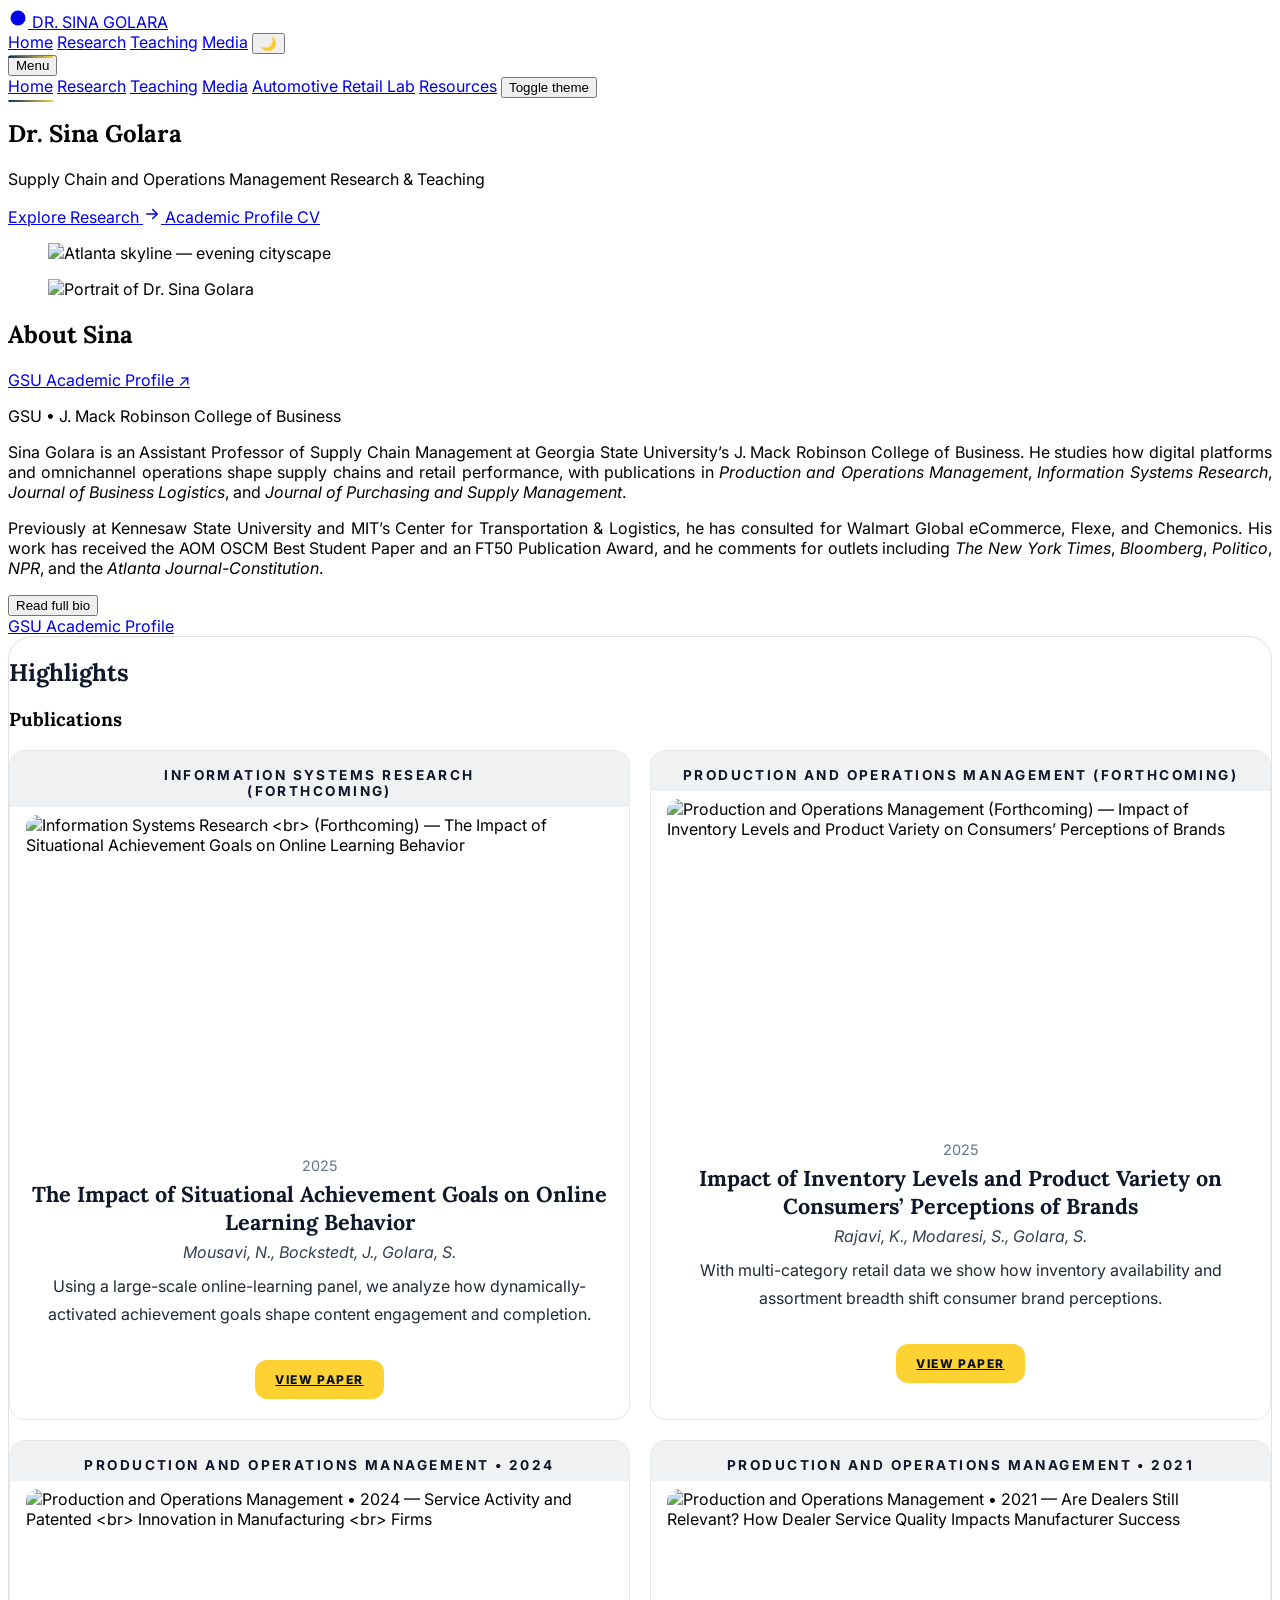
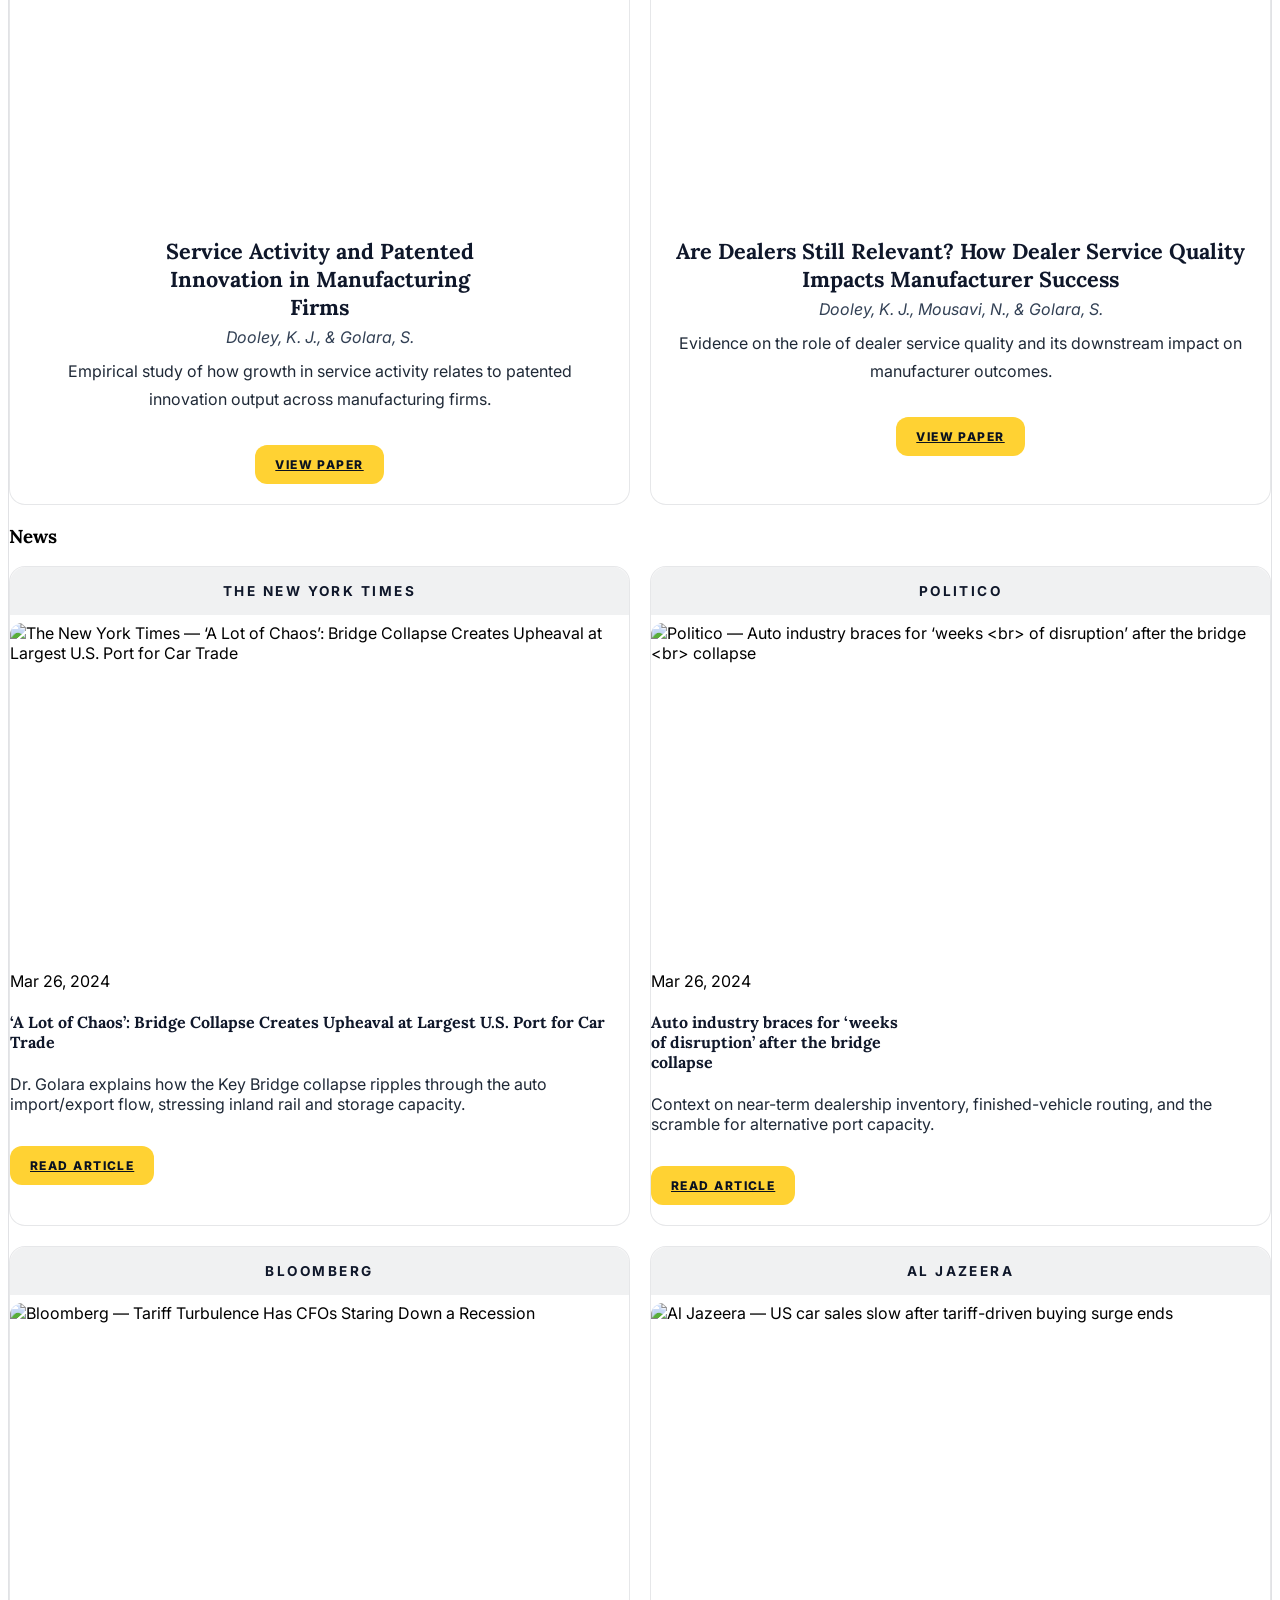
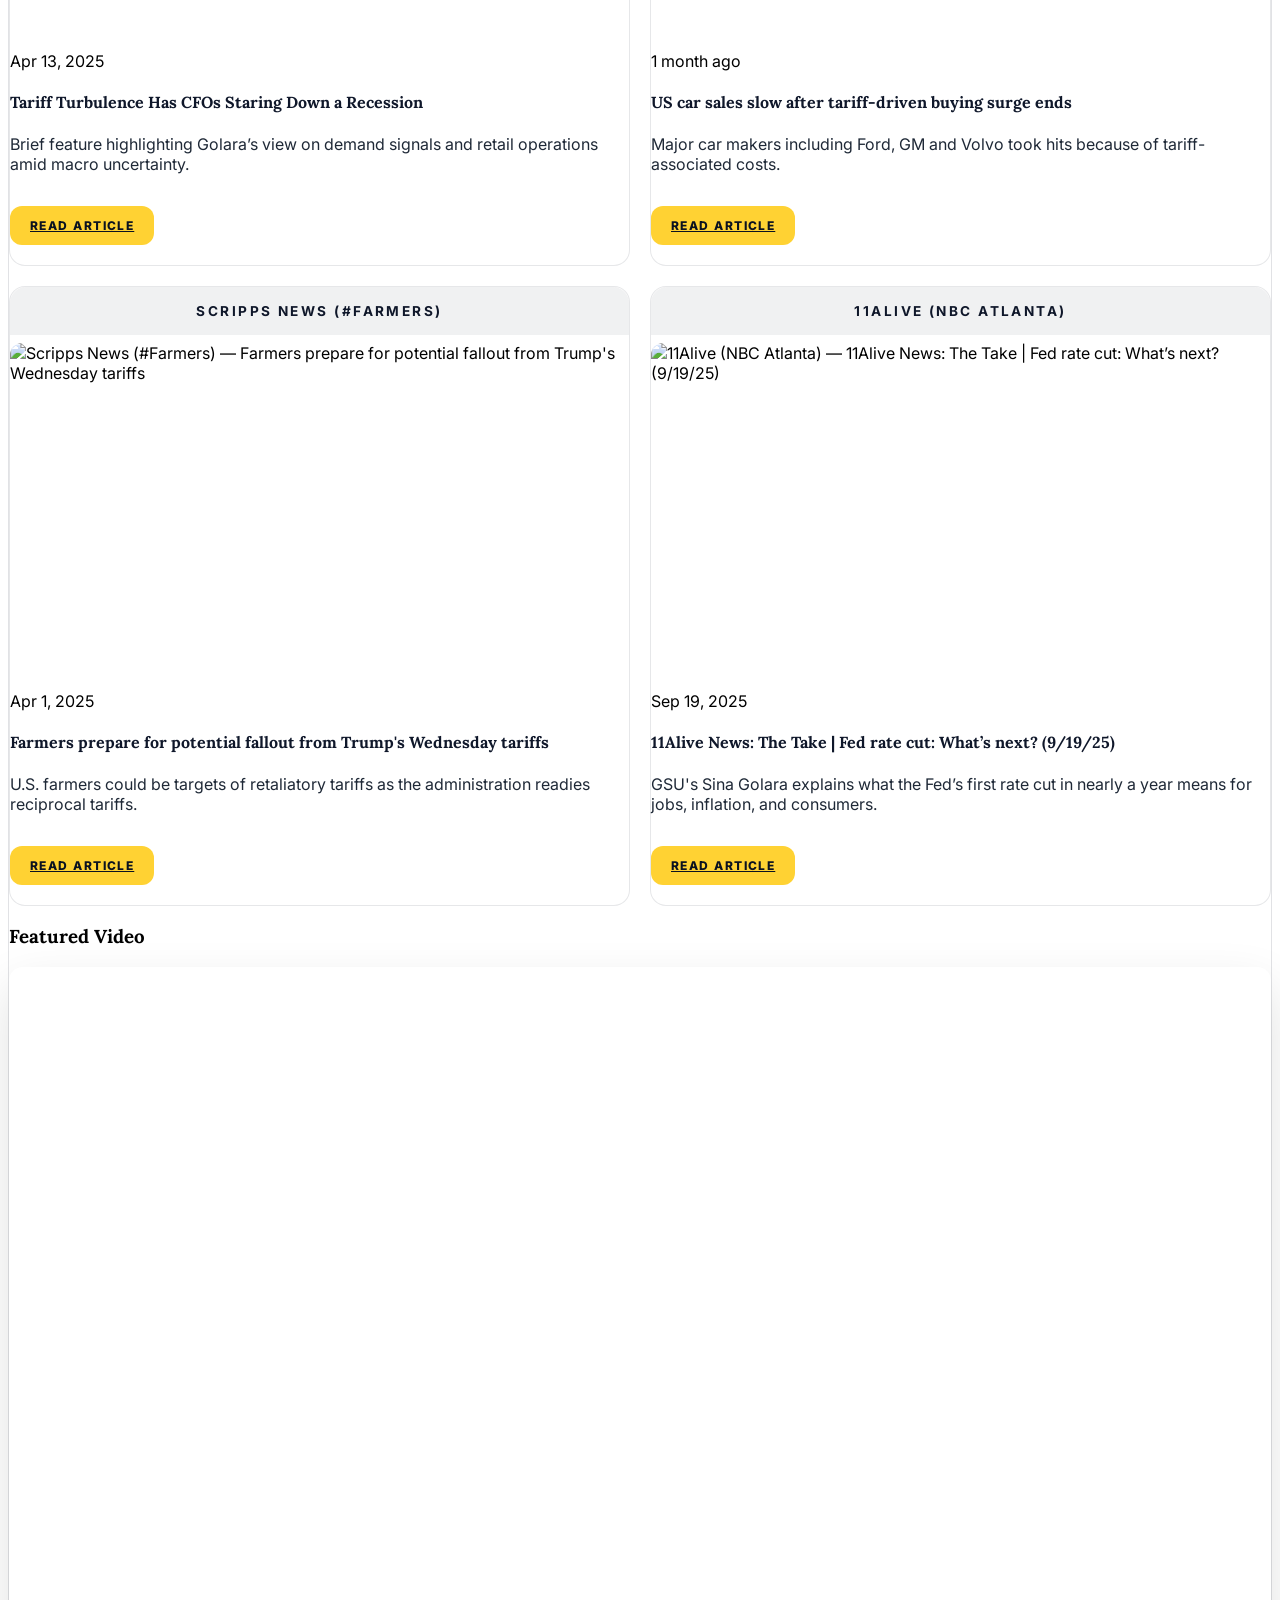
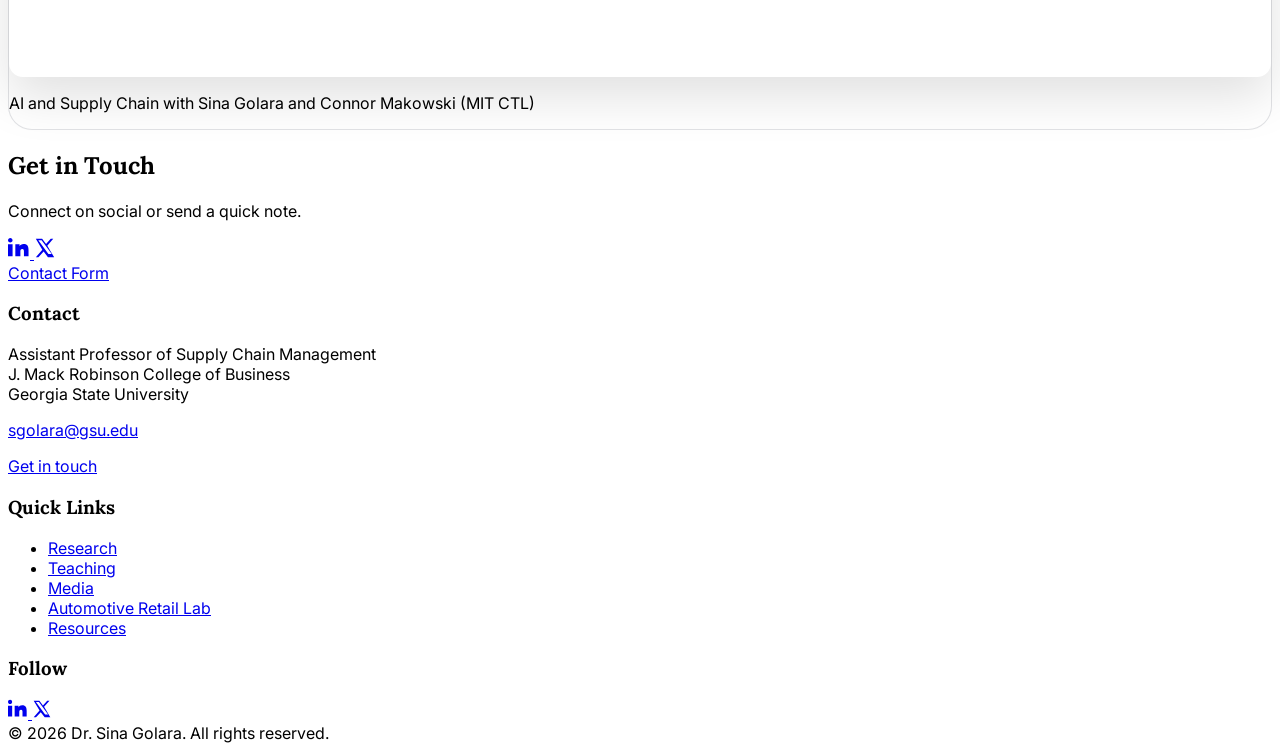
==== commit 198f198f: "May 2026 Update and CV addition" ====
--- a/index.html
+++ b/index.html
@@ -482,7 +482,7 @@
             J. Mack Robinson College of Business, Georgia State University. His work sits at
             the intersection of service and retail operations—online platforms, omnichannel
             strategy, and the role of digital technologies in supply chains—with publications in
-            <em>Production and Operations Management</em>, <em>Information Systems Research</em>, and the
+            <em>Production and Operations Management</em>, <em>Information Systems Research</em>, <em>Journal of Business Logistics</em>, and
             <em>Journal of Purchasing and Supply Management</em>.
           </p>
           <p class="mb-4">
@@ -491,9 +491,10 @@
             Chemonics on last-mile, shared warehousing, and analytics.
           </p>
           <p class="mb-0">
-            His research has earned the AOM OSCM Best Student Paper and an FT50 Publication Award.
-            Dr. Golara frequently comments in outlets such as <em>The New York Times</em>, <em>Politico</em>, NPR,
-            Fox&nbsp;5 Atlanta, and the <em>Atlanta Journal-Constitution</em>.
+            His research has earned the AOM OSCM Best Student Paper, JPSM best paper award,
+            WITS best paper nomination, and an FT50 Publication Award.
+            Dr. Golara frequently comments in outlets such as <em>The New York Times</em>, <em>Bloomberg</em>, <em>Politico</em>, <em>NPR</em>,,
+            <em>Fox&nbsp;5 Atlanta</em>, <em>11Alive</em> and the <em>Atlanta Journal-Constitution</em>.
           </p>
             `,
       shortBioCondensed: `
@@ -501,7 +502,7 @@
               Sina Golara is an Assistant Professor of Supply Chain Management at Georgia State University’s
               J. Mack Robinson College of Business. He studies how digital platforms and omnichannel operations
               shape supply chains and retail performance, with publications in
-              <em>Production and Operations Management</em>, <em>Information Systems Research</em>, and the
+              <em>Production and Operations Management</em>, <em>Information Systems Research</em>, <em>Journal of Business Logistics</em>, and
               <em>Journal of Purchasing and Supply Management</em>.
             </p>
             <p class="mb-0">
@@ -1006,6 +1007,14 @@
                   focus:outline-none focus-visible:ring-2 focus-visible:ring-slate-300 dark:focus-visible:ring-slate-700">
           Academic Profile
         </a>
+
+        <a href="Sina_Golara__CV__2026.pdf" target="_blank" rel="noreferrer"
+           class="inline-flex items-center gap-2 px-5 py-3 rounded-xl border border-slate-300 dark:border-slate-600
+                  bg-white/70 dark:bg-slate-900/50 font-semibold hover:bg-white/90 dark:hover:bg-slate-800/60
+                  focus:outline-none focus-visible:ring-2 focus-visible:ring-slate-300 dark:focus-visible:ring-slate-700">
+          CV
+        </a>
+
       </div>
     </div>
 
@@ -1235,6 +1244,7 @@
     </section>
   </section>
 `;
+
 
 const teachingPage = `
   <h1 class="text-4xl md:text-5xl font-bold text-center">Teaching & Mentorship</h1>
@@ -1897,4 +1907,4 @@
 
   </script>
 </body>
-</html>+</html>
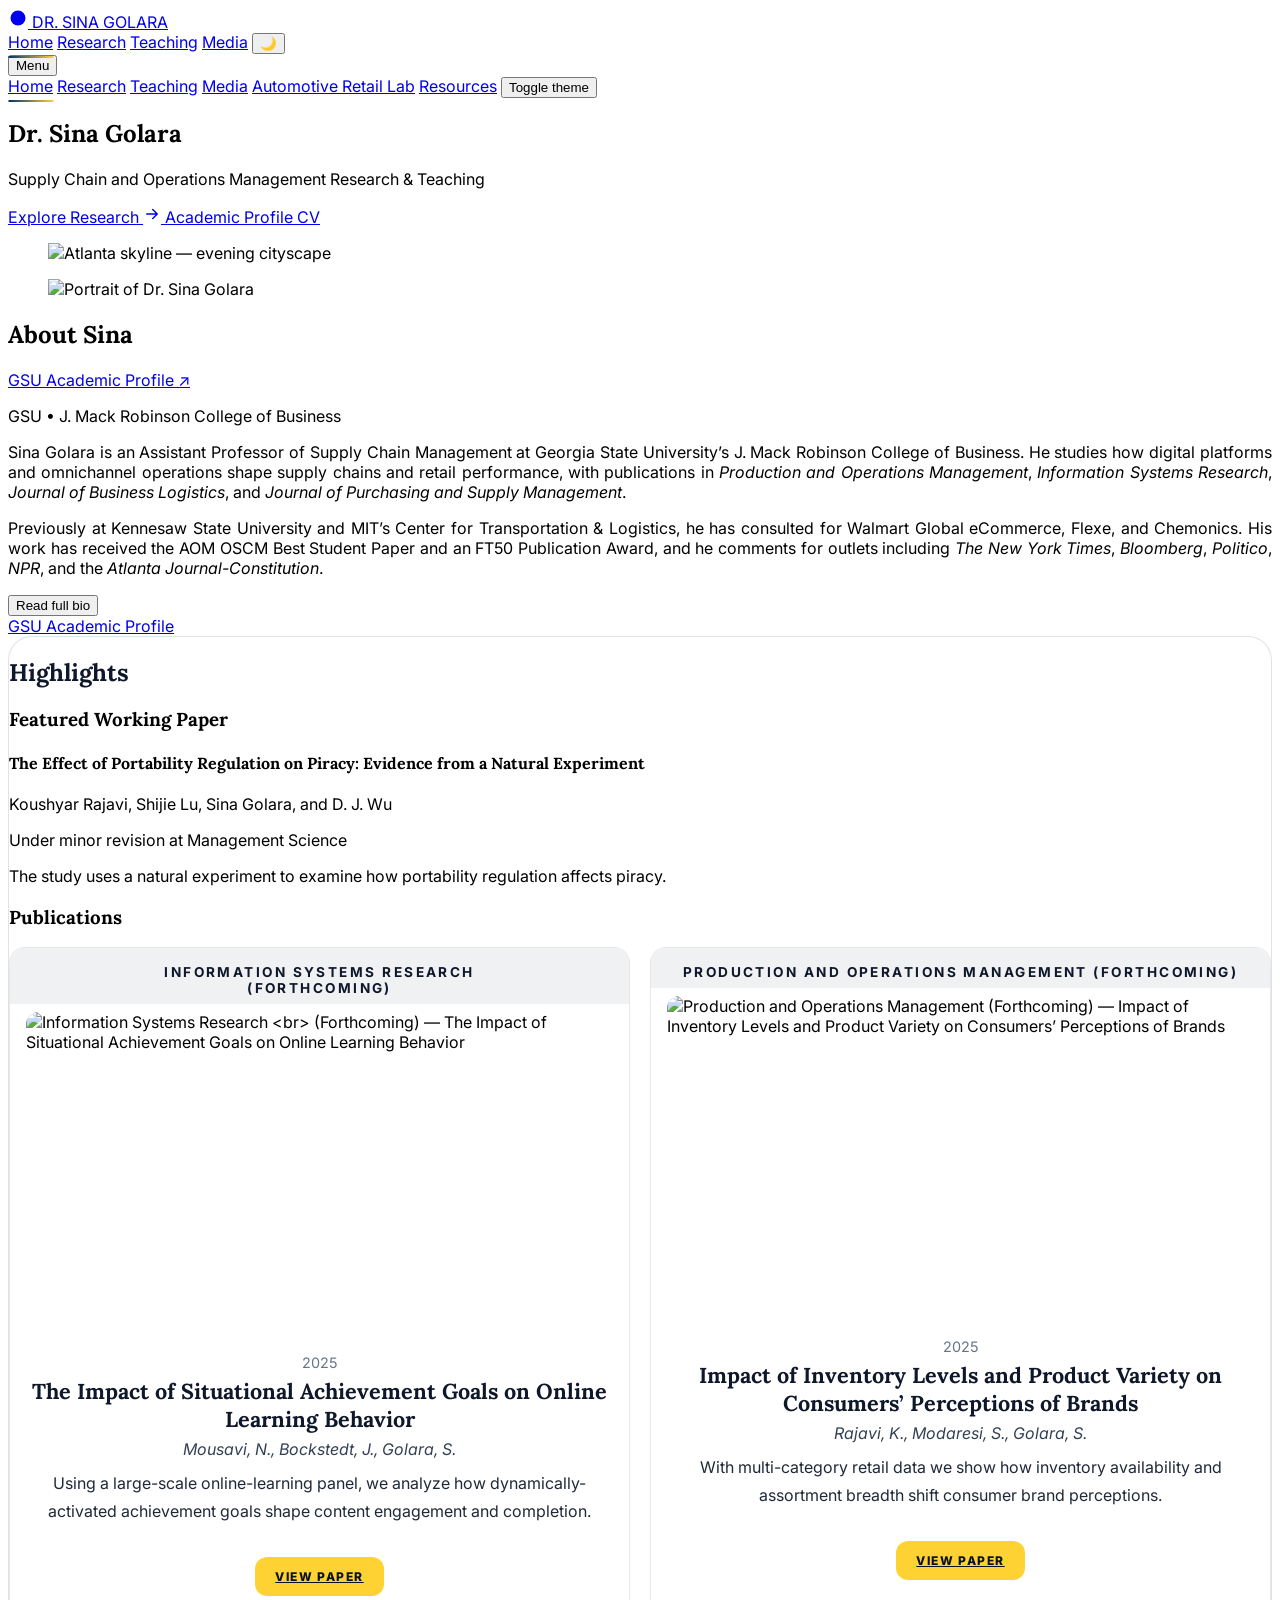
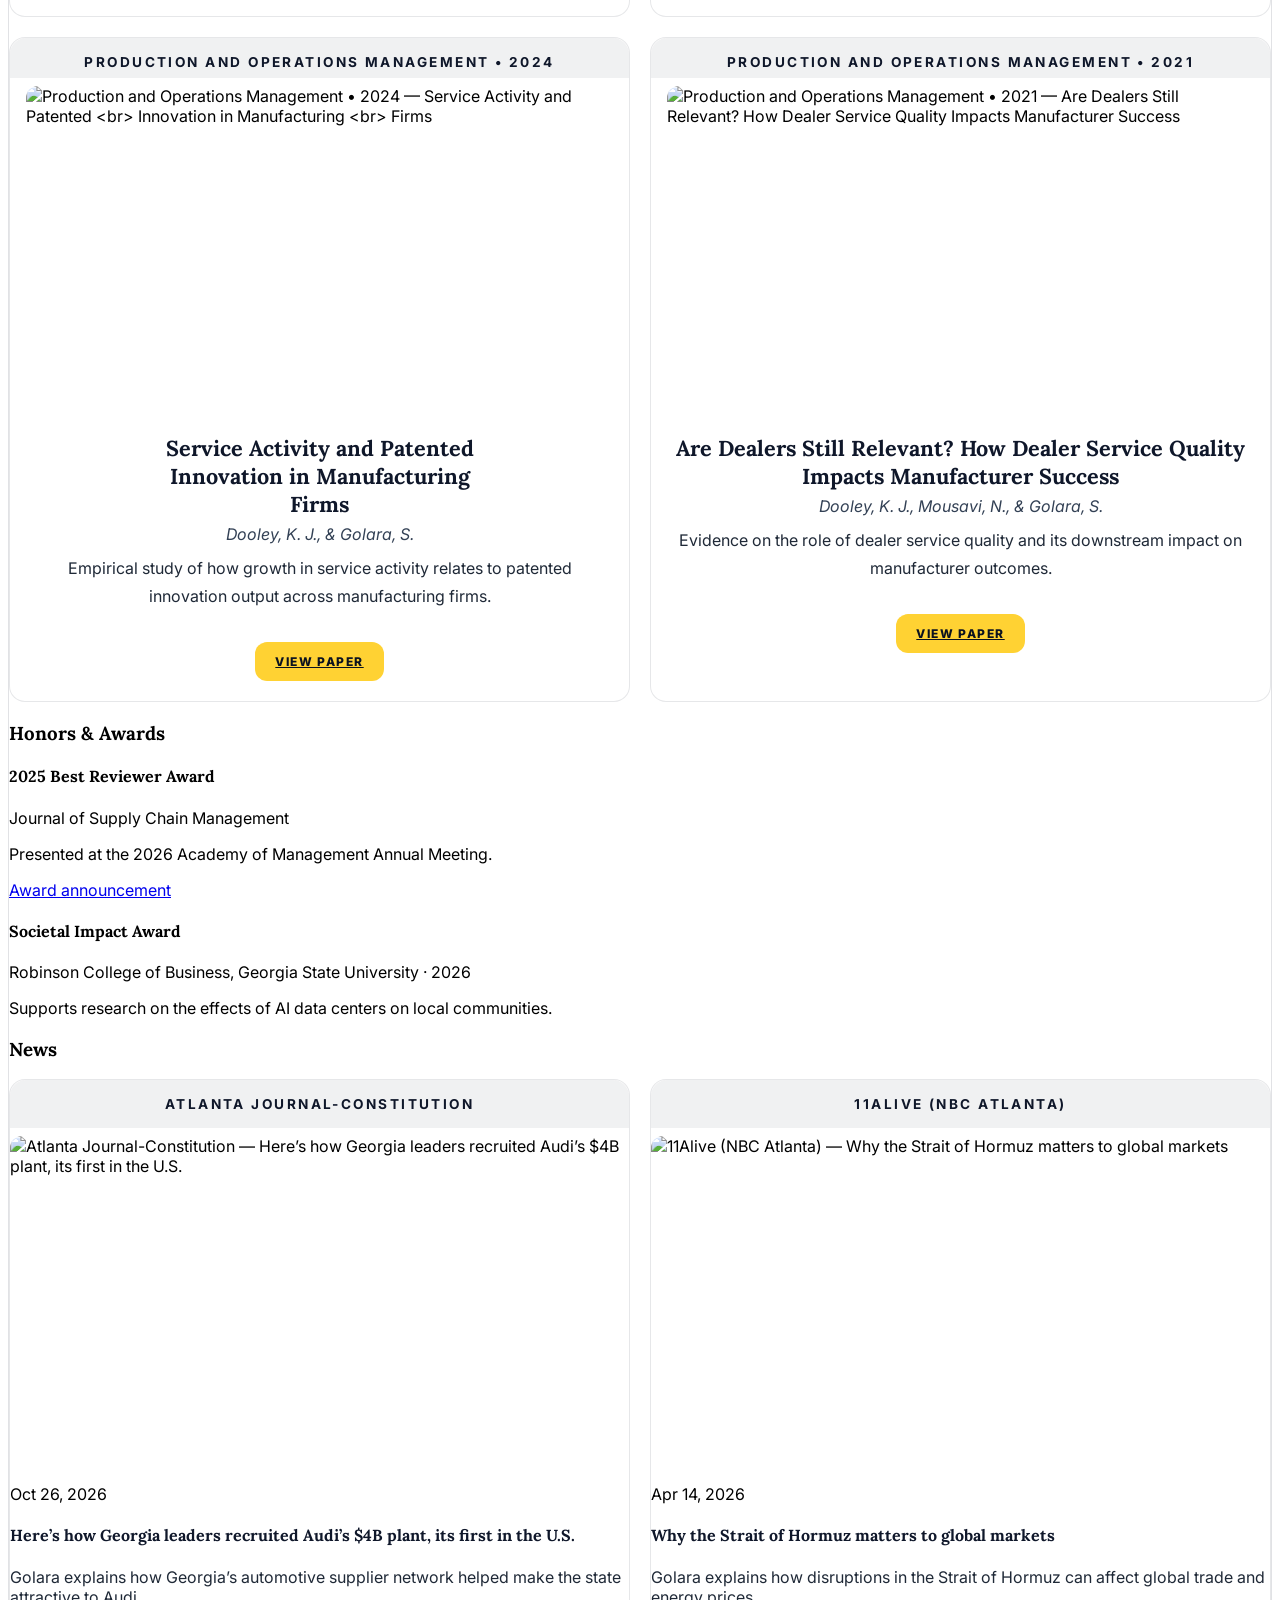
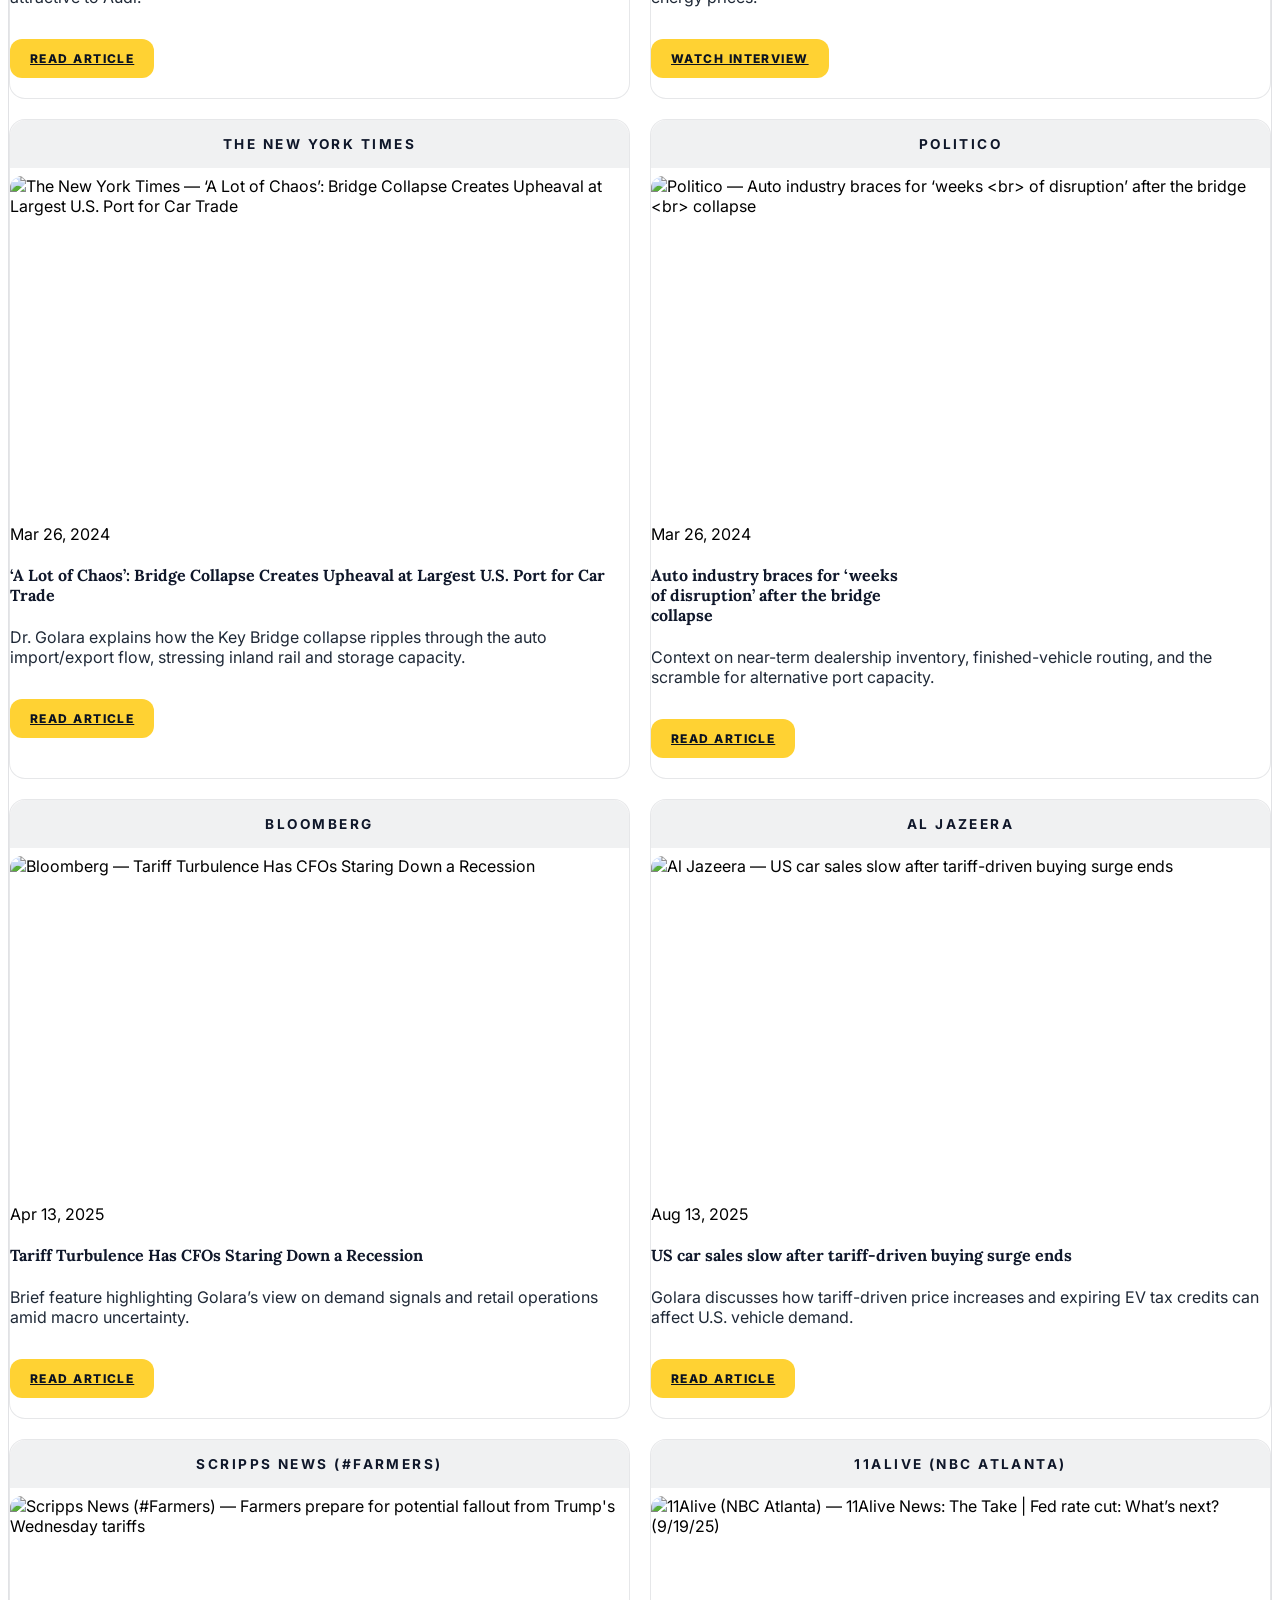
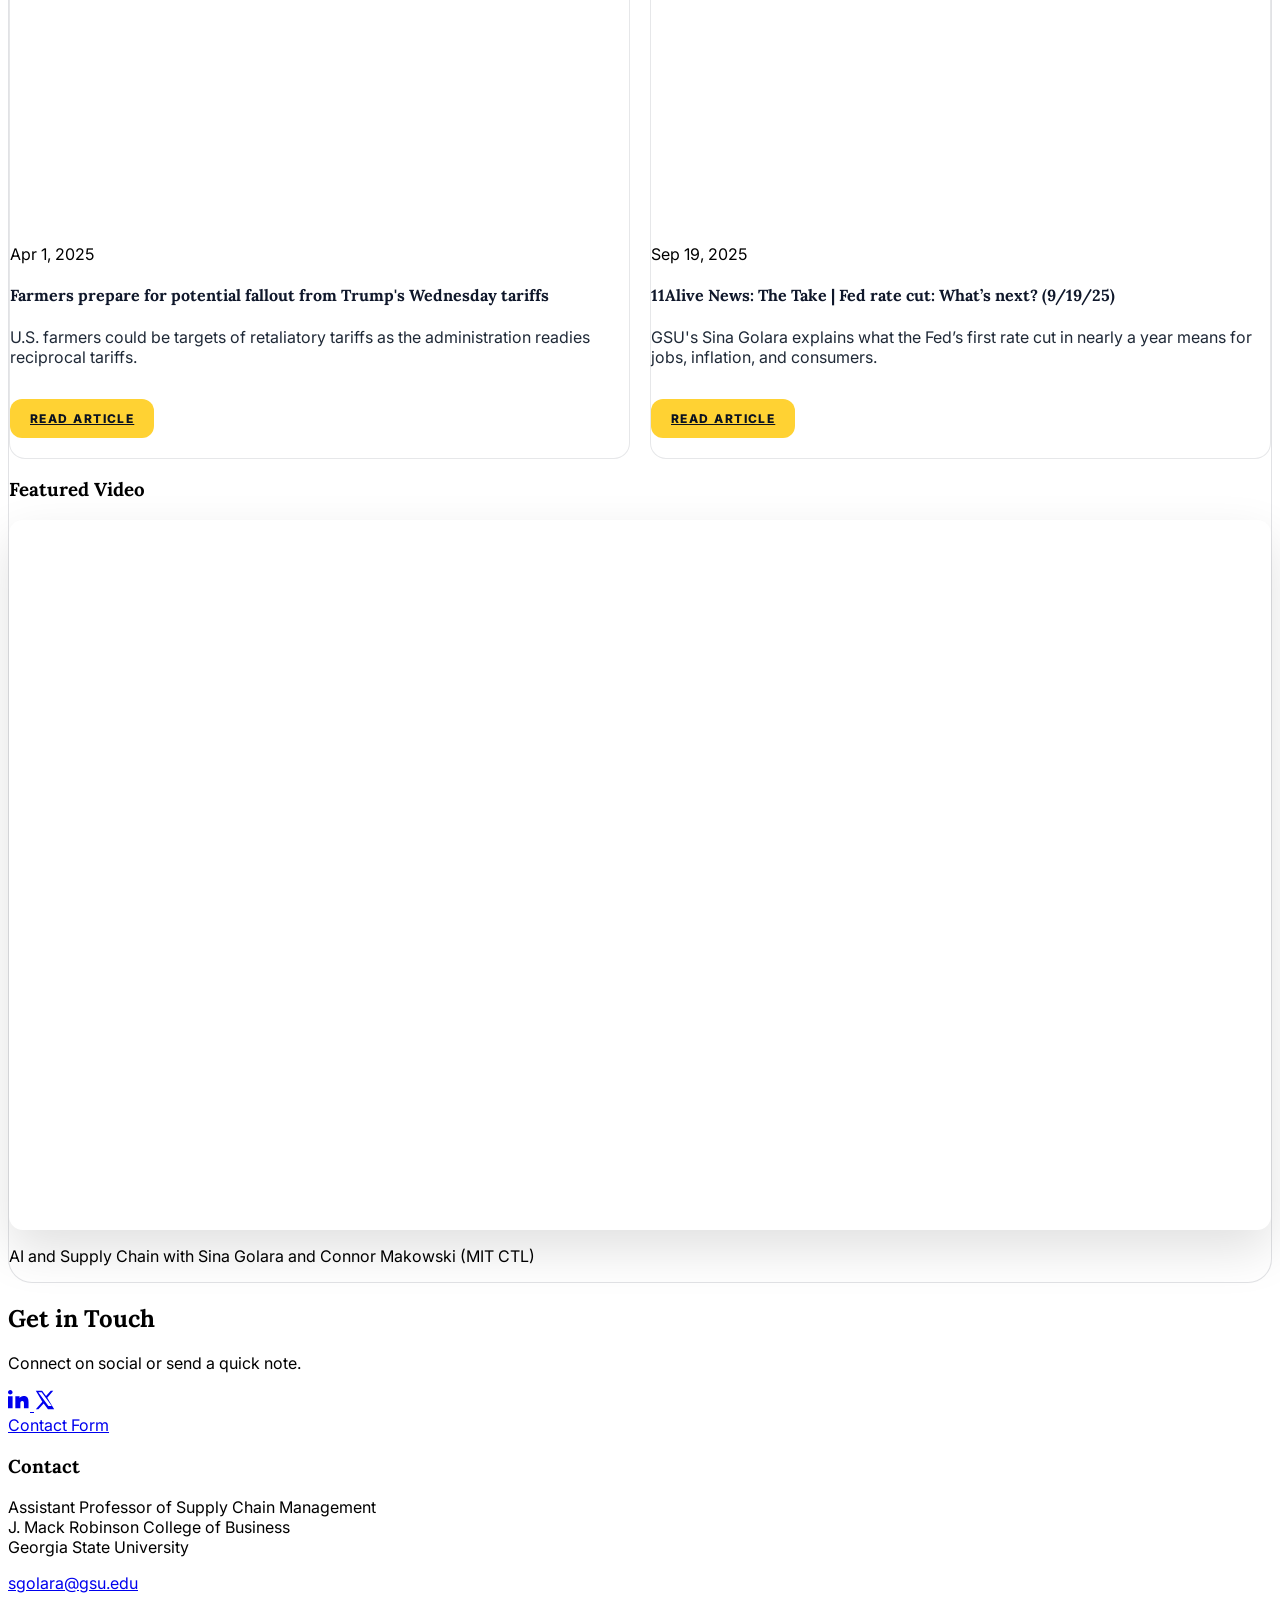
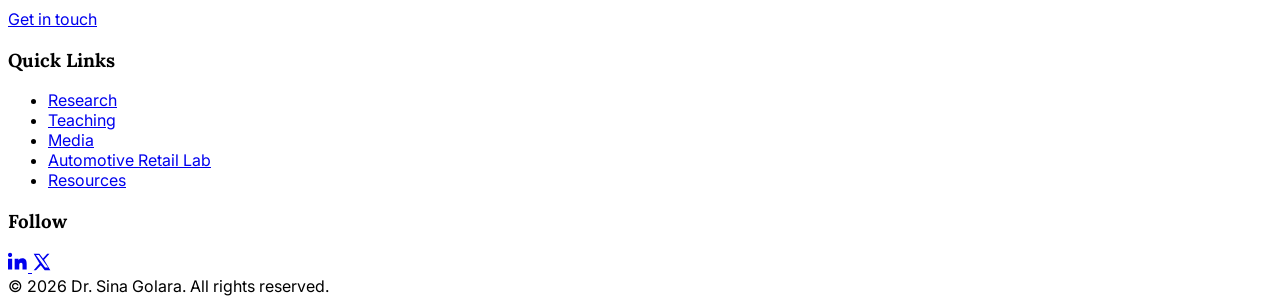
==== commit af34cc61: "Apply November CV and website updates" ====
--- a/index.html
+++ b/index.html
@@ -746,7 +746,48 @@
   }
 ];
 
+const featuredCoverage = {
+  audi: {
+    title: "Here’s how Georgia leaders recruited Audi’s $4B plant, its first in the U.S.",
+    outlet: "Atlanta Journal-Constitution",
+    date: "2026-10-26",
+    type: "Article",
+    url: "https://www.ajc.com/business/2026/10/how-georgia-won-audi-plant/",
+    excerpt: "Golara explains how Georgia’s automotive supplier network helped make the state attractive to Audi.",
+    image: "Images/AJC.png"
+  },
+  hormuz: {
+    title: "Why the Strait of Hormuz matters to global markets",
+    outlet: "11Alive (NBC Atlanta)",
+    date: "2026-04-14",
+    type: "Video",
+    url: "https://www.youtube.com/watch?v=X95pAHzcq9g",
+    excerpt: "Golara explains how disruptions in the Strait of Hormuz can affect global trade and energy prices.",
+    image: "Images/11AliveImge.png"
+  },
+  alJazeera: {
+    title: "US car sales slow after tariff-driven buying surge ends",
+    outlet: "Al Jazeera",
+    date: "2025-08-13",
+    type: "Article",
+    url: "https://www.aljazeera.com/economy/2025/8/13/automakers-brace-for-profit-hits-as-tariffs-trigger-price-hikes",
+    excerpt: "Golara discusses how tariff-driven price increases and expiring EV tax credits can affect U.S. vehicle demand.",
+    image: "Images/Aljazeer.png"
+  }
+};
+
+function formatMediaDate(date) {
+  const options = { month: "short", year: "numeric", timeZone: "UTC" };
+  if (date.length === 10) options.day = "numeric";
+  return new Intl.DateTimeFormat("en-US", options).format(new Date(date));
+}
+
+function newsHighlight(item) {
+  return { ...item, date: formatMediaDate(item.date), summary: item.excerpt };
+}
+
 const mediaItems = [
+  ...Object.values(featuredCoverage),
   {
     id: 1,
     title: "‘A Lot of Chaos’: Bridge Collapse Creates Upheaval at Largest U.S. Port for Car Trade",
@@ -789,13 +830,13 @@
   },
   {
     id: 5,
-    title: "Shifting tariffs thrust Georgia companies onto unsteady ground",
-    outlet: "Atlanta Journal-Constitution",
-    date: "2024-05-15",
+    title: "Are tariffs good or bad for the economy? Research says they can be bad for the supply chain",
+    outlet: "Georgia State News Hub",
+    date: "2024-10-15",
     type: "Article",
     url: "https://news.gsu.edu/2024/10/15/are-tariffs-good-or-bad-for-the-economy/",
-    excerpt: "Tariff ripple effects across Georgia firms; expert perspective from Golara.",
-    image: "Images/AJC.png"
+    excerpt: "Georgia State News covers Golara and coauthors’ research on how tariffs affect firms across domestic supply networks.",
+    georgiaStateBrand: true
   },
   {
     id: 6,
@@ -806,8 +847,85 @@
     url: "https://scrippsnews.com/stories/farmers-prepare-for-potential-fallout-from-trumps-wednesday-tariffs/",
     excerpt: "Possible retaliation risks and supply-chain impacts for U.S. agriculture.",
     image: "Images/Farmers.png"
+  },
+  {
+    title: "How do Georgia businesses and consumers get tariff refunds? It’s complicated.",
+    outlet: "Atlanta Journal-Constitution",
+    date: "2026-04-22",
+    type: "Article",
+    url: "https://www.ajc.com/business/2026/04/how-do-georgia-businesses-and-consumers-get-tariff-refunds-its-complicated/",
+    excerpt: "Golara discusses who can claim tariff refunds and who ultimately bore the costs.",
+    image: "Images/AJC.png"
+  },
+  {
+    title: "Bittersweet: Candymakers navigate tariff, supply chain challenges during holiday season",
+    outlet: "WSB-TV",
+    date: "2025-12-18",
+    type: "Article",
+    url: "https://www.wsbtv.com/news/local/bittersweet-candymakers-navigate-tariff-supply-chain-challenges-during-holiday-season/2QYRHCAOLFACVDUGWJ4TICISIE/",
+    excerpt: "Golara explains how tariffs and ingredient shortages shaped chocolate makers’ production decisions."
+  },
+  {
+    title: "Stability remains elusive for Georgia businesses as tariff deadlines pass",
+    outlet: "Atlanta Journal-Constitution",
+    date: "2025-08-12",
+    type: "Article",
+    url: "https://www.ajc.com/business/2025/08/stability-remains-elusive-for-georgia-businesses-as-tariff-deadlines-pass/",
+    excerpt: "Golara explains how tariffs and borrowing costs can squeeze Georgia businesses and consumers.",
+    image: "Images/AJC.png"
+  },
+  {
+    title: "Trump’s tariffs are leaving Black beauty businesses in peril",
+    outlet: "Reuters",
+    date: "2025-08-19",
+    type: "Article",
+    url: "https://www.reuters.com/world/us/trumps-tariffs-are-leaving-black-beauty-businesses-peril-2025-08-19/",
+    excerpt: "Golara explains how tariff costs reach businesses and consumers in the beauty supply chain."
+  },
+  {
+    title: "Georgia’s economists weigh in on data center growth and tariff impacts",
+    outlet: "WABE",
+    date: "2025-08-29",
+    type: "Article",
+    url: "https://www.wabe.org/georgias-economists-weigh-in-on-data-center-growth-and-tariff-impacts/",
+    excerpt: "Golara explains how automobile tariffs can affect Georgia dealerships, import volumes, and logistics.",
+    image: "Images/NPR.png"
+  },
+  {
+    title: "The tomato tariff? US consumers set to pay price of Donald Trump’s trade war",
+    outlet: "Financial Times",
+    date: "2025-02",
+    type: "Article",
+    url: "https://www.ft.com/content/cf478656-e1c6-43e7-8b2d-e18e2161f160",
+    excerpt: "Golara comments on how tariff retaliation could raise prices for U.S. consumers."
+  },
+  {
+    title: "Waffle House isn’t immune from inflation either. There’s a new surcharge on eggs",
+    outlet: "NPR (All Things Considered)",
+    date: "2025-02-05",
+    type: "Interview",
+    url: "https://www.npr.org/2025/02/05/nx-s1-5287644/waffle-house-isnt-immune-from-inflation-either-theres-a-new-surcharge-on-eggs",
+    excerpt: "Golara explains how an egg surcharge could shift what customers order.",
+    image: "Images/NPR.png"
+  },
+  {
+    title: "Trump’s tariff plan is an inflation plan",
+    outlet: "Vox",
+    date: "2024-11-26",
+    type: "Article",
+    url: "https://www.vox.com/commerce/387800/trump-tariffs-inflation-economy-china-global-trade",
+    excerpt: "Golara explains why absorbing higher tariff costs can be difficult for importers."
+  },
+  {
+    title: "Georgia Today: President-elect Trump’s tariffs plan explained",
+    outlet: "Georgia Public Broadcasting",
+    date: "2024-11-13",
+    type: "Interview",
+    url: "https://www.gpb.org/news/2024/11/13/georgia-today-president-elect-trumps-tariffs-plan-explained-peer-support-centers",
+    excerpt: "Golara discusses how proposed import tariffs could affect prices, jobs, and supply chains."
   }
 ];
+
 const teaching = {
   courses: [
     // Georgia State University (Instructor | Aug 2023 – )
@@ -828,6 +946,21 @@
     { institution: "Arizona State University", code: "SCM 300", title: "Intro to Supply Chain Management (TA)", level: "Undergrad", years: "2017–2018" },
   ],
   advising: [
+    {
+      institution: "Georgia State University",
+      type: "DBA Dissertation",
+      years: "2026",
+      title: "Navigating Supply Chain Disruptions: A Two-Essay Dissertation",
+      role: "Madhavi Latha Nandi · Dissertation Committee Member"
+    },
+    {
+      institution: "Kennesaw State University",
+      type: "PhD in Business Administration",
+      years: "Nov 8, 2023",
+      title: "Buyer-Supplier Relationships: A Case Investigation in the Rug and Textile Industry",
+      role: "Obie Paul Byrum · Dissertation Reader",
+      url: "https://digitalcommons.kennesaw.edu/phdba_etd/35/"
+    },
     // MIT CTL capstones (Research Advisor / Co-advisor)
     { institution: "MIT CTL", years: "2018–2019", role: "Co-advisor",  title: "Incentivizing No-Rush Delivery in Omnichannel Retail", type: "Graduate Capstone" },
     { institution: "MIT CTL", years: "2018–2019", role: "Advisor/Trainer", title: "Online Grocery & Omnichannel Strategy: Predicting Home Delivery Adoption", type: "Graduate Capstone" },
@@ -864,7 +997,9 @@
     ];
 
       // ---------- HIGHLIGHTS DATA ----------
-  const newsHighlights = [
+const newsHighlights = [
+  newsHighlight(featuredCoverage.audi),
+  { ...newsHighlight(featuredCoverage.hormuz), cta: "WATCH INTERVIEW" },
   {
     outlet: "The New York Times",
     date: "Mar 26, 2024",
@@ -895,15 +1030,7 @@
       "Brief feature highlighting Golara’s view on demand signals and retail operations amid macro uncertainty."
   },
 
-  {
-    outlet: "Al Jazeera",
-    date: "1 month ago", // replace with exact date if you prefer
-    title: "US car sales slow after tariff-driven buying surge ends",
-    url: "#", // ← paste live link
-    image: "Images/Aljazeer.png",
-    summary:
-      "Major car makers including Ford, GM and Volvo took hits because of tariff-associated costs."
-  },
+  newsHighlight(featuredCoverage.alJazeera),
   {
     outlet: "Scripps News (#Farmers)",
     date: "Apr 1, 2025",
@@ -926,6 +1053,19 @@
   }
   // add more items as needed, keeping outlet/date/title/url/image/summary
 ];
+
+function workingPaperCard(heading) {
+  return `
+    <article class="rounded-2xl border border-slate-200 dark:border-slate-700 bg-white/80 dark:bg-slate-900/60 p-5 md:p-6">
+      <${heading} class="text-xl font-bold text-brand dark:text-slate-100">
+        The Effect of Portability Regulation on Piracy: Evidence from a Natural Experiment
+      </${heading}>
+      <p class="mt-2 text-slate-700 dark:text-slate-300">Koushyar Rajavi, Shijie Lu, Sina Golara, and D. J. Wu</p>
+      <p class="mt-2 font-semibold text-brand dark:text-gold">Under minor revision at Management Science</p>
+      <p class="mt-2 text-slate-700 dark:text-slate-300">The study uses a natural experiment to examine how portability regulation affects piracy.</p>
+    </article>
+  `;
+}
 
 const pubHighlights = [
   {
@@ -1112,6 +1252,11 @@
     <h2 id="highlights-title" class="section-title text-3xl font-bold text-center">
       Highlights
     </h2>
+
+    <div>
+      <h3 class="text-xl font-semibold mb-4 text-slate-900 dark:text-white">Featured Working Paper</h3>
+      ${workingPaperCard("h4")}
+    </div>
 
     <!-- Publications -->
     <div>
@@ -1137,6 +1282,24 @@
       </div>
     </div>
 
+    <div>
+      <h3 class="text-xl font-semibold mb-4 text-slate-900 dark:text-white">Honors &amp; Awards</h3>
+      <div class="grid gap-4 md:grid-cols-2">
+        <article class="rounded-2xl border border-slate-200 dark:border-slate-700 bg-white/80 dark:bg-slate-900/60 p-5">
+          <h4 class="text-lg font-bold text-brand dark:text-slate-100">2025 Best Reviewer Award</h4>
+          <p class="mt-1 font-semibold">Journal of Supply Chain Management</p>
+          <p class="mt-2">Presented at the 2026 Academy of Management Annual Meeting.</p>
+          <a href="https://www.linkedin.com/posts/journalofsupplychainmanagement_meet-the-journal-of-supply-chain-management-activity-7498997816640466944-Q4xy"
+             target="_blank" rel="noreferrer" class="inline-block mt-3 text-brand dark:text-gold font-semibold underline underline-offset-4">Award announcement</a>
+        </article>
+        <article class="rounded-2xl border border-slate-200 dark:border-slate-700 bg-white/80 dark:bg-slate-900/60 p-5">
+          <h4 class="text-lg font-bold text-brand dark:text-slate-100">Societal Impact Award</h4>
+          <p class="mt-1 font-semibold">Robinson College of Business, Georgia State University · 2026</p>
+          <p class="mt-2">Supports research on the effects of AI data centers on local communities.</p>
+        </article>
+      </div>
+    </div>
+
     <!-- News -->
     <div>
       <h3 class="text-xl font-semibold mb-4 text-slate-900 dark:text-white">News</h3>
@@ -1152,7 +1315,7 @@
               </h4>
               <p class="news-summary text-center">${n.summary}</p>
               <div class="text-center">
-                <a class="news-cta" href="${n.url}" target="_blank" rel="noreferrer">READ ARTICLE</a>
+                <a class="news-cta" href="${n.url}" target="_blank" rel="noreferrer">${n.cta ?? "READ ARTICLE"}</a>
               </div>
             </div>
           </div>
@@ -1213,6 +1376,11 @@
   </section>
 
   <section class="mt-10">
+    <h2 class="mb-4 text-2xl font-bold text-brand dark:text-slate-100">Working Papers</h2>
+    ${workingPaperCard("h3")}
+  </section>
+
+  <section class="mt-10">
       <!-- Filters -->
       <div class="flex flex-wrap gap-4 items-center justify-center rounded-2xl p-4 border border-slate-200 dark:border-slate-700 bg-white/70 dark:bg-slate-900/50 backdrop-blur-md shadow-glow">
     <label class="font-semibold">Tag:</label>
@@ -1249,7 +1417,7 @@
 const teachingPage = `
   <h1 class="text-4xl md:text-5xl font-bold text-center">Teaching & Mentorship</h1>
   <p class="mt-2 text-center text-slate-600 dark:text-slate-400">
-    Courses taught across GSU, KSU, MIT CTL/MITx, and ASU; plus advising on graduate capstones.
+    Courses taught across GSU, KSU, MIT CTL/MITx, and ASU, with graduate capstone advising and doctoral dissertation service.
   </p>
 
   <!-- Courses -->
@@ -1268,6 +1436,17 @@
     <p class="mt-4 text-sm text-slate-600 dark:text-slate-400">
       ${teaching.note}
     </p>
+  </section>
+
+  <section class="mt-8 rounded-3xl p-6 md:p-7 border border-slate-200 dark:border-slate-700 bg-white/70 dark:bg-slate-900/50 backdrop-blur-md shadow-glow">
+    <h2 class="text-xl md:text-2xl font-bold text-brand dark:text-slate-100">Invited Talks</h2>
+    <article class="mt-4 rounded-xl border border-slate-200 dark:border-slate-700 p-4">
+      <h3 class="text-lg font-semibold">Product Management</h3>
+      <p class="mt-1 font-semibold">Keynote speaker · July 29, 2026</p>
+      <p class="mt-2">Envision by WorldStrides National Youth Leadership Forum: Business Academy</p>
+      <p>Georgia Institute of Technology</p>
+      <p class="mt-2 text-slate-700 dark:text-slate-300">Introduced high school students to the product lifecycle, customer research, and how to measure product success.</p>
+    </article>
   </section>
 `;
 
@@ -1644,14 +1823,15 @@
   // count
   countEl.textContent = `${teaching.courses.length} course${teaching.courses.length===1?'':'s'}`;
 
-  // Advising (unchanged)
   const advisingItem = (a) => `
     <li class="rounded-xl p-4 border border-slate-200 dark:border-slate-700 bg-white/70 dark:bg-slate-900/50">
-      <div class="flex items-center justify-between">
-        <span class="text-sm font-semibold text-brand">${a.institution} • ${a.type}</span>
-        <span class="text-xs text-slate-500 dark:text-slate-400">${a.years}</span>
-      </div>
-      <div class="mt-1 text-[15px] font-medium">${a.title}</div>
+      <div class="flex items-start justify-between gap-3">
+        <span class="text-sm font-semibold text-brand dark:text-slate-100">${a.institution} • ${a.type}</span>
+        <span class="shrink-0 text-xs text-slate-500 dark:text-slate-400">${a.years}</span>
+      </div>
+      <div class="mt-1 text-[15px] font-medium">
+        ${a.url ? `<a href="${a.url}" class="underline underline-offset-4" target="_blank" rel="noreferrer">${a.title}</a>` : a.title}
+      </div>
       <div class="text-sm text-slate-600 dark:text-slate-300">${a.role}</div>
     </li>`;
   advisingEl.innerHTML = teaching.advising.map(advisingItem).join('');
@@ -1663,49 +1843,6 @@
   const typeSel = document.getElementById('media-type-filter');
   const sortSel = document.getElementById('media-sort-by');
   const listEl  = document.getElementById('media-list');
-
-  // Map each outlet to its image in /Images
-  const mediaImages = {
-    'The New York Times': 'Images/NYTImg.png',
-    'Politico': 'Images/Politico.png',
-    'NPR': 'Images/NPR.png',
-    'Fox 5 Atlanta': 'Images/Fox5.png',
-    'Atlanta Journal-Constitution': 'Images/AJC.png',
-    'Auto Weekly Podcast': 'Images/AutoWeekly.png',
-    'Business News Network': 'Images/BNN.png',
-    'The Digital Consumer': 'Images/DigitalConsumer.png'
-    // add/edit as needed to match your filenames
-  };
-
-  // ---- helpers ----
-  const mediaImg = (m) => {
-    // Prefer explicit image on the item, else use outlet map, else a clean placeholder
-    if (m.image) return m.image;
-    const key = (m.outlet || '').trim();
-    return mediaImages[key] || `https://placehold.co/800x450?text=${encodeURIComponent(key || 'Media')}`;
-  };
-
-  const typeIcon = (t='Article') => {
-    const tt = t.toLowerCase();
-    if(tt==='video')   return `<svg width="14" height="14" viewBox="0 0 24 24" fill="currentColor" aria-hidden="true"><path d="M15 10l4.553-2.276A1 1 0 0121 8.618v6.764a1 1 0 01-1.447.894L15 14v2a2 2 0 01-2 2H5a2 2 0 01-2-2V8a2 2 0 012-2h8a2 2 0 012 2v2z"/></svg>`;
-    if(tt==='podcast') return `<svg width="14" height="14" viewBox="0 0 24 24" fill="currentColor" aria-hidden="true"><path d="M12 3a7 7 0 00-7 7 7 7 0 005 6.708V22h4v-5.292A7 7 0 0019 10a7 7 0 00-7-7zm0 4a3 3 0 110 6 3 3 0 010-6z"/></svg>`;
-    if(tt==='interview') return `<svg width="14" height="14" viewBox="0 0 24 24" fill="currentColor" aria-hidden="true"><path d="M3 5h18v10H7l-4 4V5z"/></svg>`;
-    return `<svg width="14" height="14" viewBox="0 0 24 24" fill="currentColor" aria-hidden="true"><path d="M4 4h16v16H4z"/></svg>`;
-  };
-
-  const typeBadgeClass = (t='Article') => {
-    const tt = t.toLowerCase();
-    if(tt==='video')     return 'bg-red-500/90 text-white';
-    if(tt==='podcast')   return 'bg-purple-500/90 text-white';
-    if(tt==='interview') return 'bg-emerald-500/90 text-white';
-    return 'bg-white/90 text-slate-900 dark:bg-black/60 dark:text-white/90';
-  };
-
-  // Pretty date (e.g., "Mar 26, 2024"); falls back to original if not ISO
-const prettyDate = (d) => {
-  const dt = new Date(d);
-  return isNaN(dt) ? (d || "") : dt.toLocaleDateString(undefined, { month: "short", day: "2-digit", year: "numeric" });
-};
 
 // Round icon button matching the item type
 const typeGlyph = (t = "Article") => {
@@ -1723,27 +1860,28 @@
 };
 
 // ---- Card (image → meta bubble → title/excerpt) ----
-const card = (m) => `
+const card = (m) => {
+  const hasVisual = m.image || m.georgiaStateBrand;
+  return `
   <a href="${m.url}" target="_blank" rel="noreferrer"
      class="group block rounded-2xl overflow-hidden border border-slate-200 dark:border-slate-700 bg-white/70 dark:bg-slate-900/50 backdrop-blur-md shadow-glow hover:-translate-y-0.5 transition">
 
-    <!-- visual -->
-    <div class="relative overflow-hidden rounded-xl border-b border-slate-200 dark:border-slate-700 bg-slate-100 dark:bg-slate-800">
-      <img
-        src="${mediaImg(m)}"
-        alt="${m.outlet} — ${m.title}"
-        class="block w-full object-cover transition-transform duration-300 group-hover:scale-[1.03]"
-        style="aspect-ratio:16/9;"
-        loading="lazy" decoding="async"
-        onerror="this.src='https://placehold.co/800x450?text=Media';this.onerror=null;"
-      />
-    </div>
+    ${m.image ? `
+      <div class="relative overflow-hidden rounded-xl border-b border-slate-200 dark:border-slate-700 bg-slate-100 dark:bg-slate-800">
+        <img src="${m.image}" alt="${m.outlet}" loading="lazy" decoding="async"
+             class="block w-full aspect-video object-cover transition-transform duration-300 group-hover:scale-[1.03]">
+      </div>
+    ` : m.georgiaStateBrand ? `
+      <div aria-hidden="true" class="grid aspect-video place-content-center rounded-xl bg-brand px-6 text-center text-white">
+        <span class="text-2xl md:text-3xl font-bold">Georgia State News Hub</span>
+      </div>
+    ` : ""}
 
     <!-- body -->
     <div class="p-4">
 
       <!-- flexible meta container sitting right under the image -->
-      <div class="flex items-center justify-between -mt-5 mb-2">
+      <div class="flex items-center justify-between mb-2 ${hasVisual ? "-mt-5" : ""}">
         <div class="meta-bubble flex items-center gap-2 px-3 py-1.5 rounded-xl
                     bg-white/90 dark:bg-slate-900/70 backdrop-blur-md
                     shadow-md ring-1 ring-black/10 dark:ring-white/10
@@ -1752,7 +1890,7 @@
             ${m.outlet}
           </span>
           <span class="text-[11px] text-slate-600/90 dark:text-white/70 whitespace-nowrap">
-            • ${prettyDate(m.date)}
+            • ${formatMediaDate(m.date)}
           </span>
         </div>
 
@@ -1763,10 +1901,11 @@
       <h3 class="text-lg font-bold text-brand leading-snug group-hover:underline underline-offset-4 decoration-gold/60">
         ${m.title}
       </h3>
-      <p class="mt-1 text-sm italic text-slate-600 dark:text-slate-300">“${m.excerpt}”</p>
+      <p class="mt-1 text-sm text-slate-600 dark:text-slate-300">${m.excerpt}</p>
     </div>
   </a>
 `;
+};
 
   function draw(){
     const t = typeSel.value;
@@ -1775,8 +1914,8 @@
 
     if(t !== 'all') list = list.filter(m => m.type === t);
     list.sort((a,b)=> s==='date_asc'
-      ? new Date(a.date)-new Date(b.date)
-      : new Date(b.date)-new Date(a.date));
+      ? a.date.localeCompare(b.date)
+      : b.date.localeCompare(a.date));
 
     listEl.innerHTML = list.length
       ? list.map(card).join('')
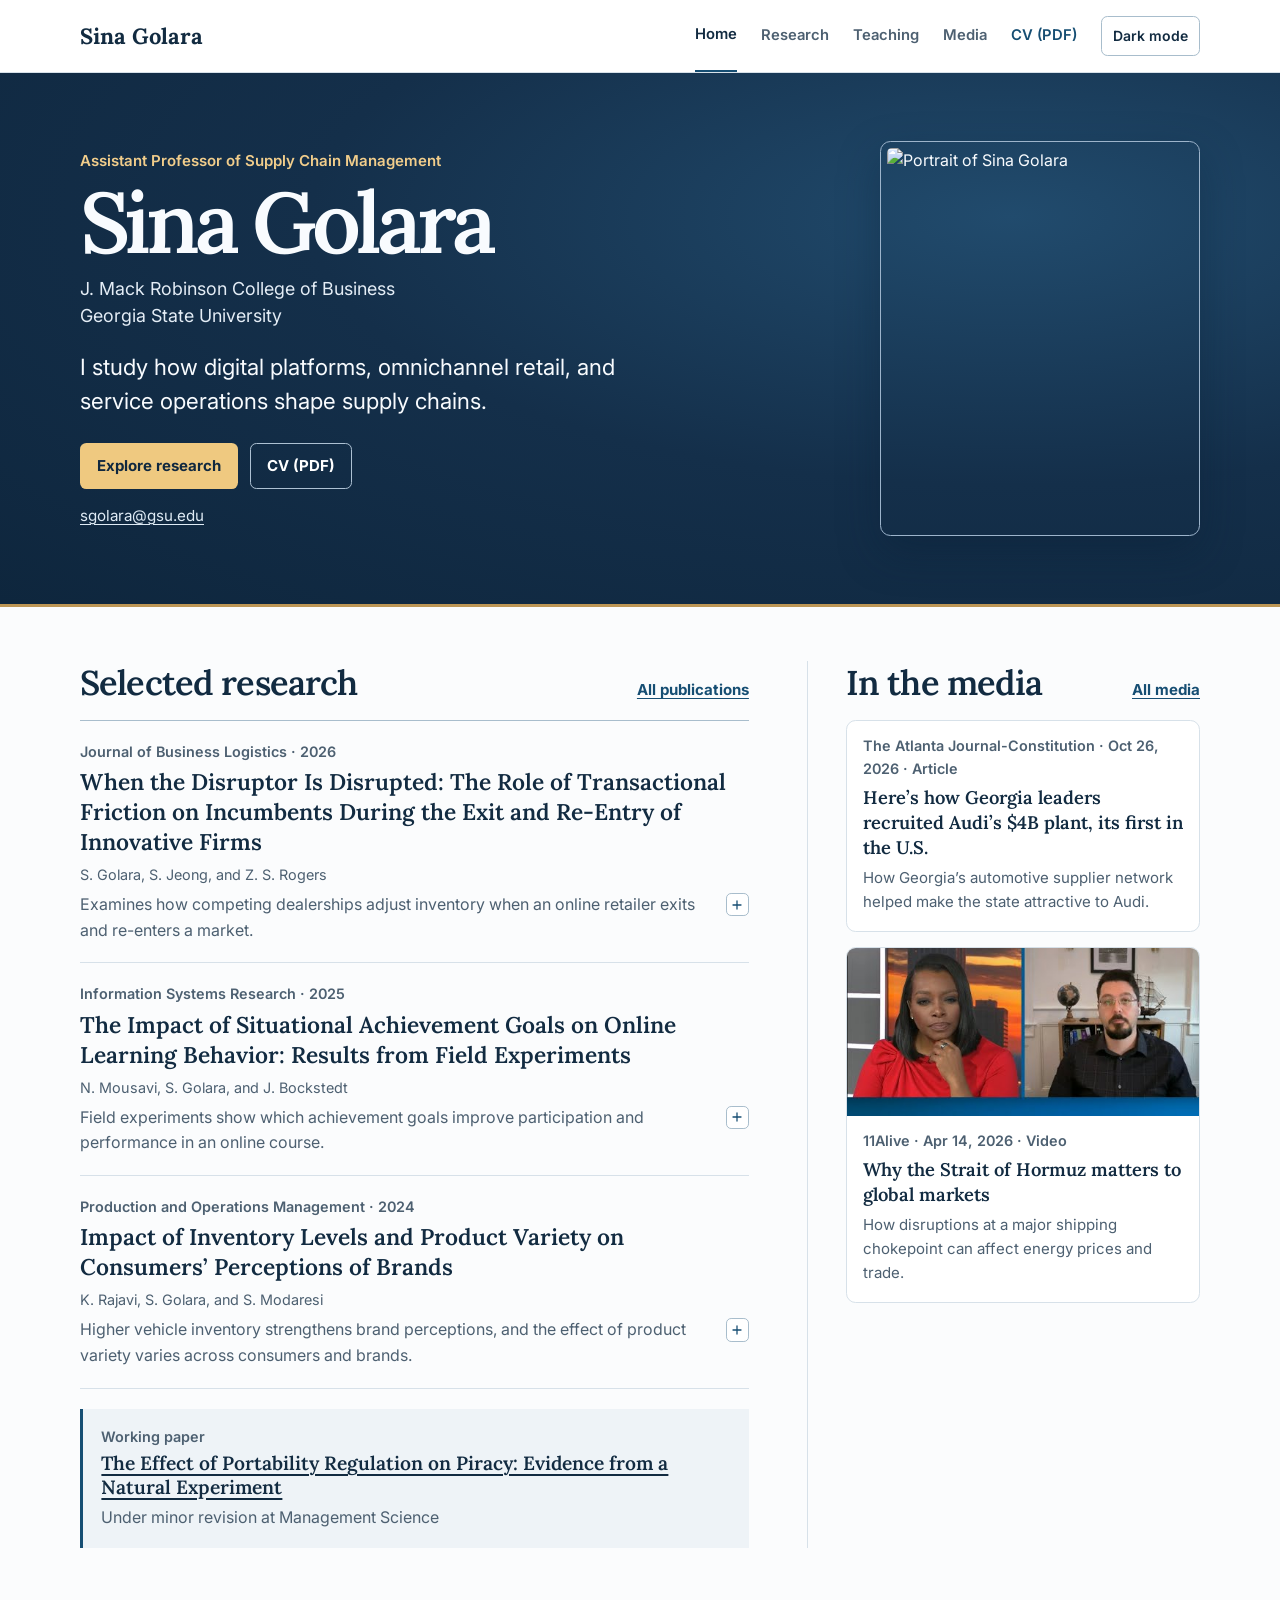
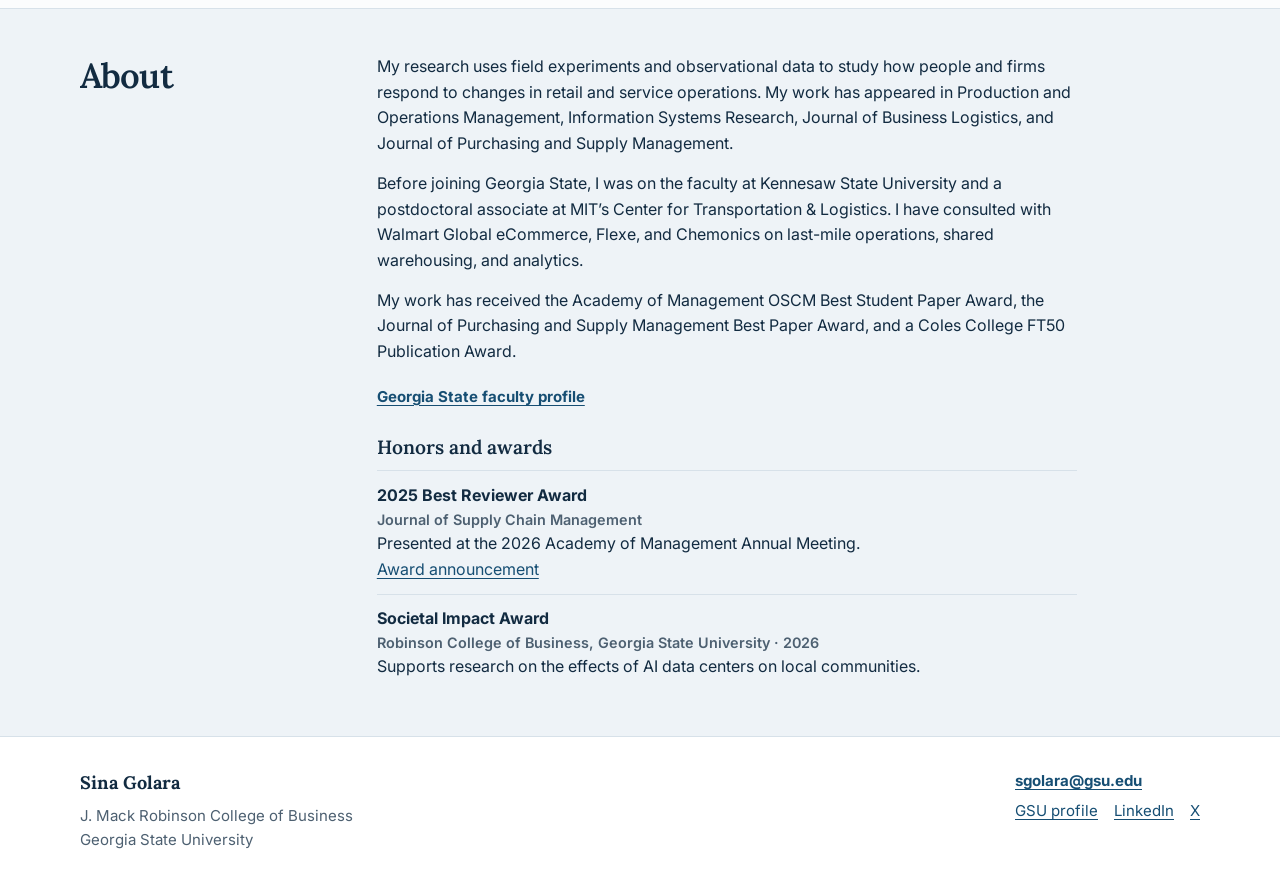
==== commit 5d0cc0d7: "Publish redesigned academic website" ====
--- a/index.html
+++ b/index.html
@@ -1,2049 +1,228 @@
-<!DOCTYPE html>
-<html lang="en" class="scroll-smooth">
+<!doctype html>
+<html lang="en">
 <head>
-  <meta charset="UTF-8" />
-  <meta name="viewport" content="width=device-width,initial-scale=1" />
-  <title>Sina Golara | Professor Portfolio</title>
-  <meta name="description" content="The professional portfolio of Professor Sina Golara, showcasing research, teaching, and media engagement in Supply Chain and Operations Management.">
-
-  <!-- Open Graph -->
-  <meta property="og:type" content="website" />
-  <meta property="og:title" content="Sina Golara | Professor Portfolio" />
-  <meta property="og:description" content="Research, teaching, media & lab initiatives." />
-  <meta property="og:image" content="https://placehold.co/1200x630/003366/FFFFFF?text=Sina+Golara" />
-
-  <!-- Twitter -->
-  <meta name="twitter:card" content="summary_large_image" />
-  <meta name="twitter:title" content="Sina Golara | Professor Portfolio" />
-  <meta name="twitter:description" content="Research, teaching, media & lab initiatives." />
-  <meta name="twitter:image" content="https://placehold.co/1200x630/003366/FFFFFF?text=Sina+Golara" />
-
-  <!-- Fonts -->
-  <link rel="preconnect" href="https://fonts.googleapis.com" />
-  <link rel="preconnect" href="https://fonts.gstatic.com" crossorigin />
-  <link href="https://fonts.googleapis.com/css2?family=Inter:wght@400;500;600;700&family=Lora:wght@500;700&display=swap" rel="stylesheet" />
-
-  <!-- Tailwind -->
-  <script src="https://cdn.tailwindcss.com"></script>
-  <script>
-    tailwind.config = {
-      darkMode: 'class',
-      theme: {
-        extend: {
-          colors: {
-            brand: '#003366',       // GSU blue
-            brandDark: '#002244',
-            gold: '#FFD233',        // accent
-          },
-          boxShadow: {
-            glow: '0 10px 30px rgba(0,0,0,.08)',
-            glass: '0 20px 50px rgba(0,0,0,.12)',
-          },
-          backgroundImage: {
-            'aurora': 'radial-gradient(1200px 600px at -10% -10%, rgba(255,210,51,.18), transparent 40%), radial-gradient(800px 600px at 110% 0%, rgba(0,51,102,.18), transparent 45%), linear-gradient(120deg, #fff, #f7fafc 50%, #eef2f7)',
-            'aurora-dark': 'radial-gradient(1200px 600px at -10% -10%, rgba(255,210,51,.12), transparent 40%), radial-gradient(800px 600px at 110% 0%, rgba(0,51,102,.2), transparent 45%), linear-gradient(120deg, #0b1220, #0e1424 50%, #0b1220)',
-            'card-sheen': 'linear-gradient(180deg, rgba(255,255,255,.6), rgba(255,255,255,.25))',
-          }
-        }
-      }
-    }
-    </script>
-  <style>
-  :root{
-    --ring: rgba(17,17,17,.08);
-  }
-  body{font-family:Inter,system-ui,-apple-system,Segoe UI,Roboto,Helvetica,Arial,sans-serif}
-  h1,h2,h3,h4{font-family:Lora,Georgia,'Times New Roman',serif}
-
-  .skip-link{
-    position:fixed;left:-9999px;top:12px;background:#111;color:#fff;padding:.5rem .75rem;
-    border-radius:.5rem;z-index:9999
-  }
-  .skip-link:focus{left:12px}
-
-  /* Fancy underline for nav */
-  .nav-link{position:relative}
-  .nav-link::after{
-    content:"";position:absolute;left:50%;bottom:-6px;transform:translateX(-50%);height:2px;width:0;
-    background:linear-gradient(90deg,var(--tw-gradient-from,#003366),var(--tw-gradient-to,#FFD233));
-    transition:width .25s ease
-  }
-  .nav-link:hover::after,.nav-link.active::after{width:100%}
-
-  /* Aspect ratio helper (no plugin) */
-  .video-wrap{position:relative;padding-bottom:56.25%;height:0;overflow:hidden;border-radius:14px}
-  .video-wrap iframe{position:absolute;inset:0;width:100%;height:100%;border:0}
-
-  /* Reveal on scroll */
-  .reveal{opacity:0;transform:translateY(12px);transition:opacity .5s ease, transform .5s ease}
-  .reveal.in{opacity:1;transform:none}
-  @media (prefers-reduced-motion: reduce){
-    .reveal{opacity:1;transform:none}
-    .nav-link::after{transition:none}
-  }
-
-  /* ---------- Optional generic stagger utility ---------- */
-  .stagger-grid { display:grid; gap:1.5rem; }
-  @media (min-width:768px){
-    .stagger-grid { grid-template-columns:repeat(2,minmax(0,1fr)); }
-    .stagger-grid > * {
-      transition: transform .25s ease, background-color .25s ease, box-shadow .25s ease;
-      will-change: transform;
-    }
-  }
-
-  /*  NEWS (grid + cards) */
-  .news-grid{ display:grid; gap:1.25rem; }
-  @media (min-width:768px){
-    .news-grid{
-      grid-template-columns:repeat(2,minmax(0,1fr));
-      align-items:stretch;
-    }
-  }
-
-  .news-card{
-    --offset: 0px;              
-    display:flex;
-    flex-direction:column;
-    transform: translateY(var(--offset));
-    transition: transform .25s ease, box-shadow .25s ease, background-color .25s ease;
-    will-change: transform;
-  }
-  @media (min-width:768px){
-  .pub-grid > .pub-card{ --offset:0px; }
-  .pub-grid > .pub-card:hover{ transform:translateY(-6px);
-   } 
-  }
-
-.news-card .news-label{
-    min-height:24px;
-    padding:1rem 1rem .5rem;
-    text-transform:uppercase;
-    letter-spacing:.18em;
-    font-weight:700;
-    font-size:.85rem;
-    text-align:center;
-    color:rgba(255,255,255,.9);
-  }
-  .news-card .news-media{ padding:0 1rem; }
-  .news-card img{
-    display:block;
-    width:100%;
-    margin:.5rem 0 0;
-    border-radius:12px;
-    aspect-ratio:16/9;
-    object-fit:cover;
-  }
-
-  .news-card .news-body{
-    padding:.75rem 1.25rem 0;
-    color:rgba(255,255,255,.92);
-    line-height:1.75;
-    text-align:center;
-  }
-
-  .news-card .news-cta{
-    display:inline-flex;
-    align-items:center;
-    justify-content:center;
-    margin:1rem auto 1.25rem;
-    padding:.75rem 1.25rem;
-    border-radius:.75rem;
-    background:#FFD233;
-    color:#0b1220;
-    font-weight:800;
-    letter-spacing:.12em;
-    font-size:.75rem;
-  }
-  .news-card .news-cta:hover{ filter:brightness(.95); }
-
-
-    /* PUBLICATIONS */
-
-  .pub-grid{ display:grid; gap:1.25rem; }
-  @media (min-width:768px){
-    .pub-grid{
-      grid-template-columns:repeat(2,minmax(0,1fr));
-      align-items:stretch;
-    }
-  }
-
-  .pub-card{
-    --offset:0px;
-    display:flex;
-    flex-direction:column;
-    transform:translateY(var(--offset));
-    transition:transform .25s ease, box-shadow .25s ease, background-color .25s ease;
-    will-change:transform;
-    border:1px solid rgba(255,255,255,.10);
-    background:rgba(255,255,255,.05);
-    border-radius:16px;
-    backdrop-filter:saturate(120%) blur(6px);
-  }
-
-  .pub-card .pub-label{
-    padding:1rem 1rem .5rem;
-    text-transform:uppercase;
-    letter-spacing:.18em;
-    font-weight:700;
-    font-size:.85rem;
-    text-align:center;
-    color:rgba(255,255,255,.9);
-  }
-
-  .pub-card .pub-media{ padding:0 1rem; }
-  .pub-card img{
-    display:block;
-    width:100%;
-    margin:.5rem 0 0;
-    border-radius:12px;
-    aspect-ratio:16/9;           /* matches News; switch to 3/2 if your screenshots are taller */
-    object-fit:cover;
-  }
-
-  .pub-card .pub-body{
-    padding:.75rem 1.25rem 0;
-    text-align:center;
-  }
-  .pub-card .pub-title{
-    font-size:1.35rem;
-    line-height:1.3;
-    font-weight:800;
-    color:#fff;
-    margin:.35rem 0 0;
-  }
-  .pub-card .pub-meta{
-    color:rgba(255,255,255,.75);
-    font-size:.9rem;
-  }
-  .pub-card .pub-authors{
-    color:rgba(255,255,255,.85);
-    font-style:italic;
-    margin-top:.35rem;
-  }
-  .pub-card .pub-summary{
-    color:rgba(255,255,255,.92);
-    line-height:1.75;
-    margin-top:.65rem;
-  }
-
-  .pub-card .pub-cta{
-    display:inline-flex;
-    align-items:center;
-    justify-content:center;
-    margin:1rem auto 1.25rem;
-    padding:.75rem 1.25rem;
-    border-radius:.75rem;
-    background:#FFD233;
-    color:#0b1220;
-    font-weight:800;
-    letter-spacing:.12em;
-    font-size:.75rem;
-  }
-  .pub-card .pub-cta:hover{ filter:brightness(.95); }
-
-/* ===== Media meta bubble (light + dark notch) ===== */
-.meta-bubble{position:relative}
-.meta-bubble::after{
-  content:"";position:absolute;right:.9rem;bottom:-8px;width:0;height:0;
-  border:8px solid transparent;border-top-color:rgba(255,255,255,.9); /* matches bg */
-}
-.dark .meta-bubble::after{ border-top-color:rgba(2,6,23,.72) } /* ~slate-900/70 */
-
-
-/* ===== Highlights (Neutral, no gradients, no blue) ===== */
-.highlights{
-  background: rgba(255,255,255,.92);
-  border: 1px solid rgba(15,23,42,.12); /* slate-900/12 */
-  border-radius: 1.5rem;                /* 24px */
-}
-.dark .highlights{
-  background: rgba(2,6,23,.72);         /* ~slate-900/70 */
-  border-color: rgba(255,255,255,.14);
-}
-
-.highlights .section-title{ color:#0f172a; }         /* slate-900 */
-.dark .highlights .section-title{ color:#fff; }
-
-/* Pub cards inside highlights (override white-only colors) */
-.highlights .pub-card{
-  background: rgba(255,255,255,.9);
-  border: 1px solid rgba(15,23,42,.10);
-}
-.dark .highlights .pub-card{
-  background: rgba(2,6,23,.66);
-  border-color: rgba(255,255,255,.12);
-}
-.highlights .pub-card .pub-label{
-  color:#0f172a;
-  background: rgba(15,23,42,.06);
-  border-top-left-radius: 16px;
-  border-top-right-radius: 16px;
-}
-.dark .highlights .pub-card .pub-label{
-  color:rgba(255,255,255,.9);
-  background: rgba(255,255,255,.08);
-}
-.highlights .pub-card .pub-title{ color:#0f172a; }
-.dark .highlights .pub-card .pub-title{ color:#fff; }
-.highlights .pub-card .pub-meta{ color:#64748b; }    /* slate-500/600 */
-.dark .highlights .pub-card .pub-meta{ color:rgba(255,255,255,.75); }
-.highlights .pub-card .pub-authors{ color:#334155; } /* slate-700 */
-.dark .highlights .pub-card .pub-authors{ color:rgba(255,255,255,.85); }
-.highlights .pub-card .pub-summary{ color:#1f2937; } /* slate-800 */
-.dark .highlights .pub-card .pub-summary{ color:rgba(255,255,255,.92); }
-
-/* News cards inside highlights */
-.highlights .news-card{
-  background: rgba(255,255,255,.9);
-  border: 1px solid rgba(15,23,42,.10);
-  border-radius: 16px;
-}
-.dark .highlights .news-card{
-  background: rgba(2,6,23,.66);
-  border-color: rgba(255,255,255,.12);
-}
-.highlights .news-card .news-label{
-  color:#0f172a;
-  background: rgba(15,23,42,.06);
-  border-top-left-radius: 16px;
-  border-top-right-radius: 16px;
-}
-.dark .highlights .news-card .news-label{
-  color:rgba(255,255,255,.9);
-  background: rgba(255,255,255,.08);
-}
-.highlights .news-card h4{ color:#0f172a; }
-.dark .highlights .news-card h4{ color:#fff; }
-.highlights .news-card .news-summary{ color:#1f2937; }
-.dark .highlights .news-card .news-summary{ color:rgba(255,255,255,.9); }
-
-/* Featured video box keeps the same layout; just neutral text */
-.highlights .video-wrap{ border-radius:14px; box-shadow:0 20px 50px rgba(0,0,0,.12); }
-
-#highlights[class*="bg-gradient-to-"]{
-  background-image: none !important;
-  background-color: rgba(255,255,255,.80) !important;
-}
-.dark #highlights[class*="bg-gradient-to-"]{
-  background-color: rgba(2,6,23,.60) !important; /* ~slate-900/60 */
-}
-
-/* Justified paragraph helper */
-.text-just { text-align: justify; text-justify: inter-word;  hyphens: auto;}
-  
-</style>
-<script type="application/ld+json">
-  {
-    "@context": "https://schema.org",
-    "@type": "Person",
-    "name": "Sina Golara",
-    "jobTitle": "Assistant Professor of Supply Chain Management",
-    "affiliation": { "@type": "CollegeOrUniversity", "name": "Georgia State University" },
-    "url": "https://your-domain.example/", 
-    "sameAs": [
-      "https://www.linkedin.com/in/sinagolara/",
-      "https://x.com/GolaraSina"
-    ]
-  }
-  </script>
-
-<meta name="author" content="Sina Golara" />
-<meta name="twitter:creator" content="@GolaraSina" />
-
+  <meta charset="utf-8">
+  <meta name="viewport" content="width=device-width, initial-scale=1">
+  <meta name="color-scheme" content="light dark">
+  <title>Sina Golara | Supply Chain and Operations Management</title>
+  <meta name="description" content="Sina Golara, Assistant Professor of Supply Chain Management at Georgia State University. Research, teaching, and media.">
+  <link rel="canonical" href="https://sinagolara.com/">
+  <meta property="og:type" content="website">
+  <meta property="og:site_name" content="Sina Golara">
+  <meta property="og:title" content="Sina Golara | Supply Chain and Operations Management">
+  <meta property="og:description" content="Sina Golara, Assistant Professor of Supply Chain Management at Georgia State University. Research, teaching, and media.">
+  <meta property="og:url" content="https://sinagolara.com/">
+  <meta property="og:image" content="https://sinagolara.com/Images/headshot.jpg">
+  <meta property="og:image:alt" content="Portrait of Sina Golara">
+  <meta name="twitter:card" content="summary">
+  <meta name="twitter:title" content="Sina Golara | Supply Chain and Operations Management">
+  <meta name="twitter:description" content="Sina Golara, Assistant Professor of Supply Chain Management at Georgia State University. Research, teaching, and media.">
+  <meta name="twitter:image" content="https://sinagolara.com/Images/headshot.jpg">
+  <meta name="twitter:image:alt" content="Portrait of Sina Golara">
+  <link rel="icon" type="image/png" href="./assets/favicon.png">
+  <link rel="preconnect" href="https://fonts.googleapis.com">
+  <link rel="preconnect" href="https://fonts.gstatic.com" crossorigin>
+  <link rel="stylesheet" href="https://fonts.googleapis.com/css2?family=Inter:wght@400;500;600;700&amp;family=Lora:wght@400;500;600;700&amp;display=swap">
+  <link rel="stylesheet" href="./assets/site.css">
+  <script src="./assets/site.js" defer></script>
+  <script type="application/ld+json">{"@context": "https://schema.org", "@type": "Person", "name": "Sina Golara", "jobTitle": "Assistant Professor of Supply Chain Management", "affiliation": {"@type": "CollegeOrUniversity", "name": "Georgia State University"}, "url": "https://sinagolara.com/", "image": "https://sinagolara.com/Images/headshot.jpg", "sameAs": ["https://robinson.gsu.edu/profile/sina-golara/", "https://www.linkedin.com/in/sinagolara/", "https://x.com/GolaraSina", "https://orcid.org/0000-0001-5674-0647"]}</script>
 </head>
-
-<body class="bg-white text-slate-900 dark:bg-slate-950 dark:text-slate-100">
-  <a href="#main" class="skip-link">Skip to content</a>
-
-  <!-- Scroll progress -->
-  <div id="progress" class="fixed top-0 left-0 h-1 bg-gradient-to-r from-brand to-gold z-[60] w-0"></div>
-
-  <!-- Header -->
-  <header class="sticky top-0 z-50 bg-white/70 dark:bg-slate-900/60 backdrop-blur-xl border-b border-slate-200/70 dark:border-slate-700/60">
-    <nav class="max-w-6xl mx-auto px-4 sm:px-6">
-      <div class="h-16 flex items-center justify-between">
-        <a href="#home" class="flex items-center gap-3">
-          <span class="inline-grid place-items-center w-9 h-9 rounded-xl bg-brand text-white shadow-glow">
-            <svg width="20" height="20" viewBox="0 0 24 24" fill="currentColor" aria-hidden="true"><circle cx="12" cy="12" r="9"/></svg>
-          </span>
-          <span class="font-bold tracking-wide">DR. <span class="text-brand">SINA</span> GOLARA</span>
-        </a>
-
-        <div class="hidden md:flex items-center gap-5">
-          <a href="#home" class="nav-link text-sm font-semibold hover:text-brand">Home</a>
-          <a href="#research" class="nav-link text-sm font-semibold hover:text-brand">Research</a>
-          <a href="#teaching" class="nav-link text-sm font-semibold hover:text-brand">Teaching</a>
-          <a href="#media" class="nav-link text-sm font-semibold hover:text-brand">Media</a>
-          <!--  <a href="#lab" class="nav-link text-sm font-semibold hover:text-brand">Automotive Retail Lab</a>
-          <a href="#resources" class="nav-link text-sm font-semibold hover:text-brand">Resources</a> -->
-
-          <!-- Dark mode toggle -->
-          <button id="modeBtn" class="ml-2 rounded-lg border border-slate-200 dark:border-slate-700 px-2.5 py-1.5 text-xs font-semibold hover:bg-slate-50 dark:hover:bg-slate-800" aria-label="Toggle color theme">
-            <span id="modeIcon">🌙</span>
-          </button>
-        </div>
-
-        <button id="mobileBtn" class="md:hidden rounded-lg bg-brand text-white px-3 py-2 font-semibold">Menu</button>
-      </div>
-    </nav>
-
-    <!-- Mobile sheet -->
-    <div id="mobileMenu" class="hidden md:hidden px-4 pb-4">
-      <div class="rounded-2xl border border-slate-200 dark:border-slate-700 bg-white/80 dark:bg-slate-900/80 backdrop-blur-xl p-4 shadow-glow">
-        <nav class="grid gap-2 text-sm font-semibold">
-          <a href="#home" class="nav-link">Home</a>
-          <a href="#research" class="nav-link">Research</a>
-          <a href="#teaching" class="nav-link">Teaching</a>
-          <a href="#media" class="nav-link">Media</a>
-          <a href="#lab" class="nav-link">Automotive Retail Lab</a>
-          <a href="#resources" class="nav-link">Resources</a>
-          <button id="modeBtnM" class="mt-2 rounded-lg border border-slate-200 dark:border-slate-700 px-2.5 py-1.5 text-xs text-left">Toggle theme</button>
-        </nav>
-      </div>
+<body data-page="home">
+  <a class="skip-link" href="#main">Skip to content</a>
+  <header class="site-header">
+    <div class="site-width header-inner">
+      <a href="./" class="wordmark">Sina Golara</a>
+      <button class="menu-toggle" type="button" aria-expanded="false" aria-controls="site-nav" hidden>Menu</button>
+      <nav id="site-nav" class="site-nav" aria-label="Main navigation">
+        <a href="./" aria-current="page">Home</a> <a href="./research/">Research</a> <a href="./teaching/">Teaching</a> <a href="./media/">Media</a> <a href="./Sina_Golara__CV__2026.pdf" class="nav-cv" target="_blank" rel="noopener noreferrer">CV (PDF)</a>
+        <button class="theme-toggle" type="button" aria-pressed="false" hidden>Dark mode</button>
+      </nav>
     </div>
   </header>
-
-  <!-- Main -->
-  <main id="main" class="max-w-6xl mx-auto px-4 sm:px-6 py-10 md:py-14">
-    <!-- injected by router -->
+  <main id="main" tabindex="-1">
+
+    <section class="hero" id="home" aria-labelledby="person-name">
+      <div class="site-width hero-inner">
+        <div class="hero-copy">
+          <p class="role">Assistant Professor of Supply Chain Management</p>
+          <h1 id="person-name">Sina Golara</h1>
+          <p class="affiliation">J. Mack Robinson College of Business<br>Georgia State University</p>
+          <p class="intro">I study how digital platforms, omnichannel retail, and service operations shape supply chains.</p>
+          <div class="hero-actions">
+            <a href="./research/" class="button button-primary">Explore research</a>
+            <a href="./Sina_Golara__CV__2026.pdf" class="button button-outline" target="_blank" rel="noopener noreferrer">CV (PDF)</a>
+          </div>
+          <p class="hero-contact"><a href="mailto:sgolara@gsu.edu">sgolara@gsu.edu</a></p>
+        </div>
+        <figure class="portrait">
+          <img src="./Images/headshot.jpg" alt="Portrait of Sina Golara" width="632" height="788" fetchpriority="high">
+        </figure>
+      </div>
+    </section>
+    <div class="site-width home-highlights">
+      <section aria-labelledby="selected-research">
+        <div class="section-heading">
+          <h2 id="selected-research">Selected research</h2>
+          <a href="./research/" class="section-link">All publications</a>
+        </div>
+        <ul class="plain-list publication-list compact-publications">
+      <li class="publication">
+        <article>
+          <p class="item-meta">Journal of Business Logistics <span aria-hidden="true">·</span>
+            2026</p>
+          <h3><a href="https://doi.org/10.1111/jbl.70059" target="_blank" rel="noopener noreferrer">When the Disruptor Is Disrupted: The Role of Transactional Friction on Incumbents During the Exit and Re-Entry of Innovative Firms</a></h3>
+          <p class="authors">S. Golara, S. Jeong, and Z. S. Rogers</p>
+
+          <details class="publication-abstract">
+            <summary class="abstract-toggle">
+              <span>Examines how competing dealerships adjust inventory when an online retailer exits and re-enters a market.<span class="sr-only"> Abstract overview</span></span>
+              <span class="abstract-icon" aria-hidden="true">
+                <svg viewBox="0 0 20 20" width="16" height="16" fill="none" stroke="currentColor" stroke-width="1.6" stroke-linecap="round">
+                  <path d="M5 10h10"/>
+                  <path class="abstract-plus" d="M10 5v10"/>
+                </svg>
+              </span>
+            </summary>
+            <div class="abstract-content">
+              <p class="abstract-label">Abstract overview</p>
+              <p>The study uses Carvana’s license suspensions and reinstatements to examine how established used-car dealerships respond when an online competitor leaves and returns. A synthetic difference-in-differences analysis of monthly sales at 19,281 dealerships finds that nearby competitors gained sales during the suspensions and retained gains after Carvana returned. Greater assortment breadth and higher service levels helped dealers keep the customers they gained.</p>
+              <a href="https://doi.org/10.1111/jbl.70059" target="_blank" rel="noopener noreferrer">Read the publisher’s abstract</a>
+            </div>
+          </details>
+        </article>
+      </li>
+      <li class="publication">
+        <article>
+          <p class="item-meta">Information Systems Research <span aria-hidden="true">·</span>
+            2025</p>
+          <h3><a href="https://doi.org/10.1287/isre.2022.0353" target="_blank" rel="noopener noreferrer">The Impact of Situational Achievement Goals on Online Learning Behavior: Results from Field Experiments</a></h3>
+          <p class="authors">N. Mousavi, S. Golara, and J. Bockstedt</p>
+
+          <details class="publication-abstract">
+            <summary class="abstract-toggle">
+              <span>Field experiments show which achievement goals improve participation and performance in an online course.<span class="sr-only"> Abstract overview</span></span>
+              <span class="abstract-icon" aria-hidden="true">
+                <svg viewBox="0 0 20 20" width="16" height="16" fill="none" stroke="currentColor" stroke-width="1.6" stroke-linecap="round">
+                  <path d="M5 10h10"/>
+                  <path class="abstract-plus" d="M10 5v10"/>
+                </svg>
+              </span>
+            </summary>
+            <div class="abstract-content">
+              <p class="abstract-label">Abstract overview</p>
+              <p>Two field experiments test how goal-setting prompts affect engagement and performance in a massive open online course. The first experiment involved more than 2,000 learners in 171 countries. Prompts encouraging learners to demonstrate their ability performed especially well, with outcomes varying by prior performance and social activity. The second experiment found the strongest learning outcomes when learners were encouraged both to master the material and to demonstrate their ability.</p>
+              <a href="https://doi.org/10.1287/isre.2022.0353" target="_blank" rel="noopener noreferrer">Read the publisher’s abstract</a>
+            </div>
+          </details>
+        </article>
+      </li>
+      <li class="publication">
+        <article>
+          <p class="item-meta">Production and Operations Management <span aria-hidden="true">·</span>
+            2024</p>
+          <h3><a href="https://doi.org/10.1177/10591478241258475" target="_blank" rel="noopener noreferrer">Impact of Inventory Levels and Product Variety on Consumers’ Perceptions of Brands</a></h3>
+          <p class="authors">K. Rajavi, S. Golara, and S. Modaresi</p>
+
+          <details class="publication-abstract">
+            <summary class="abstract-toggle">
+              <span>Higher vehicle inventory strengthens brand perceptions, and the effect of product variety varies across consumers and brands.<span class="sr-only"> Abstract overview</span></span>
+              <span class="abstract-icon" aria-hidden="true">
+                <svg viewBox="0 0 20 20" width="16" height="16" fill="none" stroke="currentColor" stroke-width="1.6" stroke-linecap="round">
+                  <path d="M5 10h10"/>
+                  <path class="abstract-plus" d="M10 5v10"/>
+                </svg>
+              </span>
+            </summary>
+            <div class="abstract-content">
+              <p class="abstract-label">Abstract overview</p>
+              <p>The authors combine vehicle listings from more than 20,000 U.S. dealerships with nearly 274,000 survey responses from people shopping for cars. Across several methods, shoppers perceived brands more favorably when more inventory was available. Assortment breadth had no consistent overall effect on its own. Both effects varied with shopper income and whether the brand was considered a luxury brand.</p>
+              <a href="https://doi.org/10.1177/10591478241258475" target="_blank" rel="noopener noreferrer">Read the publisher’s abstract</a>
+            </div>
+          </details>
+        </article>
+      </li>
+        </ul>
+        <article class="home-working">
+          <p class="item-meta">Working paper</p>
+          <h3><a href="./research/#working-papers">The Effect of Portability Regulation on Piracy: Evidence from a Natural Experiment</a></h3>
+          <p class="item-summary">Under minor revision at Management Science</p>
+        </article>
+      </section>
+      <section class="home-media" aria-labelledby="selected-media">
+        <div class="section-heading">
+          <h2 id="selected-media">In the media</h2>
+          <a href="./media/" class="section-link">All media</a>
+        </div>
+        <ul class="plain-list media-list compact-media">
+      <li class="media-item">
+        <article class="media-entry">
+          <div class="media-copy">
+            <p class="item-meta">The Atlanta Journal-Constitution <span aria-hidden="true">·</span> <time datetime="2026-10-26">Oct 26, 2026</time>
+              <span aria-hidden="true">·</span> Article</p>
+            <h3><a href="https://www.ajc.com/business/2026/10/how-georgia-won-audi-plant/" target="_blank" rel="noopener noreferrer">Here’s how Georgia leaders recruited Audi’s $4B plant, its first in the U.S.</a></h3>
+            <p class="item-summary">How Georgia’s automotive supplier network helped make the state attractive to Audi.</p>
+          </div>
+        </article>
+      </li>
+      <li class="media-item">
+        <article class="media-entry has-thumbnail">
+          <a href="https://www.youtube.com/watch?v=X95pAHzcq9g" class="media-image" tabindex="-1" aria-hidden="true" target="_blank" rel="noopener noreferrer">
+            <img src="./assets/11alive-hormuz.jpg" alt="" loading="lazy" decoding="async" width="480" height="270">
+          </a>
+          <div class="media-copy">
+            <p class="item-meta">11Alive <span aria-hidden="true">·</span> <time datetime="2026-04-14">Apr 14, 2026</time>
+              <span aria-hidden="true">·</span> Video</p>
+            <h3><a href="https://www.youtube.com/watch?v=X95pAHzcq9g" target="_blank" rel="noopener noreferrer">Why the Strait of Hormuz matters to global markets</a></h3>
+            <p class="item-summary">How disruptions at a major shipping chokepoint can affect energy prices and trade.</p>
+          </div>
+        </article>
+      </li>
+        </ul>
+      </section>
+    </div>
+    <section id="about" class="about">
+      <div class="site-width about-inner">
+        <h2>About</h2>
+        <div class="about-copy">
+          <p>My research uses field experiments and observational data to study how people and firms respond to changes in retail and service operations. My work has appeared in Production and Operations Management, Information Systems Research, Journal of Business Logistics, and Journal of Purchasing and Supply Management.</p>
+          <p>Before joining Georgia State, I was on the faculty at Kennesaw State University and a postdoctoral associate at MIT’s Center for Transportation &amp; Logistics. I have consulted with Walmart Global eCommerce, Flexe, and Chemonics on last-mile operations, shared warehousing, and analytics.</p>
+          <p>My work has received the Academy of Management OSCM Best Student Paper Award, the Journal of Purchasing and Supply Management Best Paper Award, and a Coles College FT50 Publication Award.</p>
+          <p><a href="https://robinson.gsu.edu/profile/sina-golara/" class="section-link" target="_blank" rel="noopener noreferrer">Georgia State faculty profile</a></p>
+          <section class="honors" aria-labelledby="honors-heading">
+            <h3 id="honors-heading">Honors and awards</h3>
+            <ul class="plain-list">
+            <li>
+              <strong>2025 Best Reviewer Award</strong>
+              <p class="item-meta">Journal of Supply Chain Management</p>
+              <p>Presented at the 2026 Academy of Management Annual Meeting.</p>
+              <p><a href="https://www.linkedin.com/posts/journalofsupplychainmanagement_meet-the-journal-of-supply-chain-management-activity-7498997816640466944-Q4xy" target="_blank" rel="noopener noreferrer">Award announcement</a></p>
+            </li>
+            <li>
+              <strong>Societal Impact Award</strong>
+              <p class="item-meta">Robinson College of Business, Georgia State University · 2026</p>
+              <p>Supports research on the effects of AI data centers on local communities.</p>
+
+            </li></ul>
+          </section>
+        </div>
+      </div>
+    </section>
   </main>
-
-  <!-- Footer -->
-  <footer class="mt-16 bg-brand dark:bg-brandDark text-white">
-    <div class="max-w-6xl mx-auto px-4 sm:px-6 py-12">
-      <div class="grid sm:grid-cols-3 gap-8">
-        <!-- Contact -->
-        <div>
-          <h3 class="font-semibold mb-3">Contact</h3>
-          <p class="text-sm text-white/80">
-            Assistant Professor of Supply Chain Management<br/>
-            J. Mack Robinson College of Business<br />
-            Georgia State University
-          </p>
-          <p class="mt-3">
-            <a id="footer-email" class="font-medium hover:text-gold underline-offset-4 hover:underline" href="#"></a>
-          </p>
-          <p class="mt-1">
-            <a id="footer-gform" class="inline-flex items-center gap-1 text-sm font-semibold hover:text-gold underline-offset-4 hover:underline" href="#" target="_blank" rel="noreferrer">
-              Get in touch
-            </a>
-          </p>
-        </div>
-  
-        <!-- Quick Links -->
-        <div>
-          <h3 class="font-semibold mb-3">Quick Links</h3>
-          <ul class="space-y-2 text-sm">
-            <li><a class="text-white/80 hover:text-gold" href="#research">Research</a></li>
-            <li><a class="text-white/80 hover:text-gold" href="#teaching">Teaching</a></li>
-            <li><a class="text-white/80 hover:text-gold" href="#media">Media</a></li>
-            <li><a class="text-white/80 hover:text-gold" href="#lab">Automotive Retail Lab</a></li>
-            <li><a class="text-white/80 hover:text-gold" href="#resources">Resources</a></li>
-          </ul>
-        </div>
-  
-        <!-- Follow -->
-        <div>
-          <h3 class="font-semibold mb-3">Follow</h3>
-          <div class="flex gap-3">
-            <a id="li" class="w-10 h-10 grid place-items-center rounded-xl border border-white/20 hover:bg-white/10" target="_blank" aria-label="LinkedIn">
-              <svg width="20" height="20" viewBox="0 0 24 24" fill="currentColor" class="text-white">
-                <path d="M4.98 3.5c0 1.38-1.11 2.5-2.48 2.5S0 4.88 0 3.5 1.12 1 2.5 1s2.48 1.12 2.48 2.5zM0 8h5v13H0zM8 8h4.6v1.9h.1c.6-1.1 2.1-2.3 4.3-2.3 4.6 0 5.4 3 5.4 6.8V21h-5v-5.1c0-1.2-.02-2.9-1.8-2.9-1.8 0-2.1 1.3-2.1 2.8V21H8z"/>
-              </svg>
-            </a>
-            <a id="ig" target="_blank" ></a>
-            
-            <a id="x" class="w-10 h-10 grid place-items-center rounded-xl border border-white/20 hover:bg-white/10" target="_blank" aria-label="X">
-              <svg width="20" height="20" viewBox="0 0 24 24" fill="currentColor" class="text-white">
-                <path d="M18.244 2H21l-6.5 7.43L22 22h-6.766l-4.7-6.14L4.8 22H2l7.07-8.08L2 2h6.85l4.3 5.77L18.244 2zM8.3 3.5H4.7l11.04 15h3.6L8.3 3.5z"/>
-              </svg>
-            </a>
-          </div>
-        </div>
-      </div>
-  
-      <div class="mt-10 pt-6 border-t border-white/15 text-center text-sm text-white/80">
-        © <span id="year"></span> Dr. Sina Golara. All rights reserved.
+  <footer class="site-footer">
+    <div class="site-width footer-inner">
+      <div class="footer-identity">
+        <p class="footer-name">Sina Golara</p>
+        <p>J. Mack Robinson College of Business<br>Georgia State University</p>
+      </div>
+      <div class="footer-links" aria-label="Contact and profiles">
+        <a href="mailto:sgolara@gsu.edu" class="footer-email">sgolara@gsu.edu</a>
+        <ul class="plain-list">
+          <li><a href="https://robinson.gsu.edu/profile/sina-golara/" target="_blank" rel="noopener noreferrer">GSU profile</a></li>
+          <li><a href="https://www.linkedin.com/in/sinagolara/" target="_blank" rel="noopener noreferrer">LinkedIn</a></li>
+          <li><a href="https://x.com/GolaraSina" target="_blank" rel="noopener noreferrer">X</a></li>
+        </ul>
       </div>
     </div>
   </footer>
-
-  <script>
-    // ---------- DATA ----------
-    const professor = {
-      name: "Sina Golara",
-      title: "Assistant Professor of Supply Chain Management",
-      email: "sgolara@gsu.edu",
-      headshotUrl: "Images/headshot.jpg",
-      shortBio: `
-          <p class="mb-4">
-            Sina Golara is an Assistant Professor of Supply Chain Management at the
-            J. Mack Robinson College of Business, Georgia State University. His work sits at
-            the intersection of service and retail operations—online platforms, omnichannel
-            strategy, and the role of digital technologies in supply chains—with publications in
-            <em>Production and Operations Management</em>, <em>Information Systems Research</em>, <em>Journal of Business Logistics</em>, and
-            <em>Journal of Purchasing and Supply Management</em>.
-          </p>
-          <p class="mb-4">
-            Prior to GSU, he held appointments at Kennesaw State University and MIT’s Center for
-            Transportation &amp; Logistics, and consulted with Walmart Global eCommerce, Flexe, and
-            Chemonics on last-mile, shared warehousing, and analytics.
-          </p>
-          <p class="mb-0">
-            His research has earned the AOM OSCM Best Student Paper, JPSM best paper award,
-            WITS best paper nomination, and an FT50 Publication Award.
-            Dr. Golara frequently comments in outlets such as <em>The New York Times</em>, <em>Bloomberg</em>, <em>Politico</em>, <em>NPR</em>,,
-            <em>Fox&nbsp;5 Atlanta</em>, <em>11Alive</em> and the <em>Atlanta Journal-Constitution</em>.
-          </p>
-            `,
-      shortBioCondensed: `
-            <p class="mb-3">
-              Sina Golara is an Assistant Professor of Supply Chain Management at Georgia State University’s
-              J. Mack Robinson College of Business. He studies how digital platforms and omnichannel operations
-              shape supply chains and retail performance, with publications in
-              <em>Production and Operations Management</em>, <em>Information Systems Research</em>, <em>Journal of Business Logistics</em>, and
-              <em>Journal of Purchasing and Supply Management</em>.
-            </p>
-            <p class="mb-0">
-              Previously at Kennesaw State University and MIT’s Center for Transportation &amp; Logistics,
-              he has consulted for Walmart Global eCommerce, Flexe, and Chemonics. His work has received the
-              AOM OSCM Best Student Paper and an FT50 Publication Award, and he comments for outlets including
-              <em>The New York Times</em>, <em>Bloomberg</em>, <em>Politico</em>, <em>NPR</em>, and the
-              <em>Atlanta Journal-Constitution</em>.
-            </p>
-          `,
-      socials: {
-                  linkedinUrl: "https://www.linkedin.com/in/sinagolara/",
-                  xUrl: "https://x.com/GolaraSina"
-                },
-                googleFormUrl: "https://docs.google.com/forms/d/e/FORM_ID/viewform?usp=pp_url&entry.123456789=sgolara@gsu.edu"
-    };
-
-/* ======== HOME VIDEOS ======== */
-    const homeVideos = [
-    { 
-        title: "The Warm Glow of Checkout Charity",
-        youtubeUrl: "https://www.youtube-nocookie.com/embed/WOYLe1mCzhM?start=16&rel=0&modestbranding=1&playsinline=1",
-        description: "Psychological impact of donate-at-checkout on consumer behavior & CSR."
-      },
-      { 
-        title: "Highlights from Open for Opportunity Atlanta",
-        youtubeUrl: "https://www.youtube-nocookie.com/embed/syOjrlSiArs?rel=0&modestbranding=1&playsinline=1",
-        description: "Future of supply chain & retail with industry leaders."
-      } 
-    ];
-
-    /* ===== LAB VIDEOS ===== */
-const labVideos = [
-  {
-    id: "reel",
-    title: "Automotive Retail Lab — Highlights Reel",
-    youtubeUrl: "https://www.youtube-nocookie.com/embed/0JhAq1E5ewM?rel=0&modestbranding=1&playsinline=1",
-    poster: "Images/lab-reel.jpg",
-    blurb: "Industry collaborations, EV traceability pilots, AI assistants for dealerships, omnichannel analytics."
-  },
-  {
-    id: "chatbot",
-    title: "AI Chatbot for Dealerships — Demo",
-    youtubeUrl: "https://www.youtube-nocookie.com/embed/WOYLe1mCzhM?start=16&rel=0&modestbranding=1&playsinline=1",
-    poster: "Images/lab-chatbot.jpg",
-    blurb: "Funnel deflection, appointment routing, and voice-of-customer insights."
-  },
-  {
-    id: "ev",
-    title: "EV Battery Traceability — Prototype Walkthrough",
-    youtubeUrl: "https://www.youtube-nocookie.com/embed/syOjrlSiArs?rel=0&modestbranding=1&playsinline=1",
-    poster: "Images/lab-ev.jpg",
-    blurb: "From sourcing → remanufacture → recycling with chain-of-custody."
-  }
-];
-
-/* ======== RESEARCH (verified & linked) ======== */
-const researchItems = [
-  {
-    id: "poms-2024-innovation",
-    title: "Service Activity and Patented Innovation in Manufacturing Firms",
-    authors: "Golara, S., & Dooley, K. J.",
-    venue: "Production and Operations Management",
-    year: 2024,
-    abstract: "Empirical link between service activity intensity and subsequent patented innovation in manufacturing <br> firms.",
-    image: "Images/poms-innovation.png",
-    tags: ["Servitization","Innovation","Manufacturing"],
-    links: {
-      publisherUrl: "https://journals.sagepub.com/doi/abs/10.1177/10591478241231851",   // journal-listed citation
-      openUrl: "https://scholar.google.com/scholar?q=%22Service+Activity+and+Patented+Innovation+in+Manufacturing+Firms%22+Golara+Dooley"
-    }
-  },
-  {
-    id: "poms-2024-inventory-variety",
-    title: "Impact of Inventory Levels and Product Variety on Consumers’ Perceptions of Brands",
-    authors: "Rajavi, K., Modaresi, S., & Golara, S.",
-    venue: "Production and Operations Management",
-    year: 2024,
-    abstract: "Shows how inventory availability and assortment breadth shift consumer brand perceptions using multi-category retail data.",
-    image: "Images/poms-inventory-variety.png",
-    tags: ["Retail","Assortment","Perception"],
-    links: {
-      publisherUrl: "https://journals.sagepub.com/doi/abs/10.1177/10591478241231851",
-      openUrl: "https://scholar.google.com/scholar?q=Rajavi+Modaresi+Golara+Impact+of+Inventory+Levels+and+Product+Variety"
-    }
-  },
-  {
-    id: "poms-2021-dealers",
-    title: "Are Dealers Still Relevant? How Dealer Service Quality Impacts Manufacturer Success",
-    authors: "Golara, S., Dooley, K. J., & Mousavi, N.",
-    venue: "Production and Operations Management",
-    year: 2021,
-    abstract: "Dealer service quality has a measurable downstream impact on manufacturer performance.",
-    image: "Images/poms-dealers.png",
-    tags: ["Automotive","Service Quality"],
-    links: {
-      publisherUrl: "https://doi.org/10.1111/poms.13450",
-      openUrl: "https://scholar.google.com/scholar?q=Are+Dealers+Still+Relevant%3F+How+Dealer+Service+Quality+Impacts+Manufacturer+Success"
-    }
-  },
-  {
-    id: "jpsm-2024-tariffs",
-    title: "Protect me not: The effect of tariffs on US supply networks",
-    authors: "Rogers, Z. S., Golara, S., Abdulsalam, Y., & Rogers, D. S.",
-    venue: "Journal of Purchasing and Supply Management",
-    year: 2024,
-    abstract: "Quantifies how tariff shape supply networks and firm",
-    image: "Images/jpsm-tariffs.png",
-    tags: ["Tariffs","Supply Networks","Policy"],
-    links: {
-      // Publisher page is behind ScienceDirect’s wall; this Scholar query works universally.
-      publisherUrl: "https://www.sciencedirect.com/science/article/abs/pii/S1478409223000468",
-      openUrl: "https://scholar.google.com/scholar?q=Rogers+Golara+Abdulsalam+Rogers+Protect+me+not"
-    }
-  },
-  {
-    id: "jpsm-2023-sustainability-value",
-    title: "Moving Beyond the Four Walls: The evolving impact of supplier sustainability on firm value",
-    authors: "Rogers, Z. S., Carter, C. R., & Golara, S.",
-    venue: "Journal of Purchasing and Supply Management",
-    year: 2023,
-    abstract: "Documents how supplier sustainability increasingly drives firm value.",
-    image: "Images/jpsm-sustainability.png",
-    tags: ["Sustainability","Firm Value","Supply Chain"],
-    links: {
-      publisherUrl: "https://www.sciencedirect.com/science/article/abs/pii/S1478409223000468", // cites the JPSM article & DOI 100858
-      openUrl: "https://www.sciencedirect.com/science/article/abs/pii/S1478409223000468"
-    }
-  },
-  {
-    id: "isr-2025-achievement-goals",
-    title: "The Impact of Situational Achievement Goals on Online Learning Behavior",
-    authors: "Mousavi, N., Golara, S., & Bockstedt, J.",
-    venue: "Information Systems Research",
-    year: 2025,
-    abstract: "Field-experiment evidence showing how dynamically activated goals shape content engagement and <br> completion.",
-    image: "Images/isr-achievement-goals.png",
-    tags: ["Online Learning","Behavior","Field Experiments"],
-    links: {
-      publisherUrl: "https://pubsonline.informs.org/doi/abs/10.1287/isre.2022.0353",
-      openUrl: "https://scholar.google.com/scholar?q=%22Impact+of+Situational+Achievement+Goals+on+Online+Learning+Behavior%22+Information+Systems+Research"
-    }
-  },
-  {
-    id: "tj-2024-scm-topics",
-    title: "Supply chain management research productivity and topics: 2020–2022",
-    authors: "Maloni, M. J., Franza, R. M., Lowman, G. H., Naphsin, S. A., & Golara, S.",
-    venue: "Transportation <br> Journal",
-    year: 2024,
-    abstract: "Snapshot of SCM research outputs and themes for 2020–2022.",
-    image: "Images/tj-scm-2020-2022.png",
-    tags: ["Bibliometrics","SCM"],
-    links: {
-      publisherUrl: "https://onlinelibrary.wiley.com/doi/abs/10.1002/tjo3.12010",
-      openUrl: "https://scholar.google.com/scholar?q=Maloni+Franza+Lowman+Naphsin+Golara+Transportation+Journal+2024"
-    }
-  },
-  {
-    id: "tj-2021-scm-growth",
-    title: "Supply chain management research productivity and growth: 2017–2019",
-    authors: "Maloni, M. J., Golara, S., & Lowman, <br> G. H.",
-    venue: "Transportation <br> Journal",
-    year: 2021,
-    abstract: "Descriptive analysis of SCM research productivity and growth during 2017–2019.",
-    image: "Images/tj-scm-2017-2019.png",
-    tags: ["Bibliometrics","SCM"],
-    links: {
-      publisherUrl: "https://scholarlypublishingcollective.org/psup/transportation-journal/article-abstract/60/2/208/276791/Supply-Chain-Management-Research-Productivity-and",
-      openUrl: "https://scholar.google.com/scholar?q=Maloni+Golara+Lowman+Transportation+Journal+2021"
-    }
-  },
-  {
-    id: "tj-2020-sharing-portfolio",
-    title: "A Sharing-Enabled Portfolio Approach to the <br> Distribution",
-    authors: "Rogers, Z. S., Golara, S., Abdulsalam, Y. J., & Rogers, D. S.",
-    venue: "Transportation <br> Journal",
-    year: 2020,
-    abstract: "Portfolio approach showing how sharing capacity improves distribution performance.",
-    image: "Images/tj-sharing-portfolio.png",
-    tags: ["Distribution","Sharing","Logistics"],
-    links: {
-      publisherUrl: "https://scholarlypublishingcollective.org/psup/transportation-journal/article-abstract/59/2/99/211263/A-Sharing-Enabled-Portfolio-Approach-to",
-      openUrl: "https://scholar.google.com/scholar?q=Rogers+Golara+Abdulsalam+Rogers+Transportation+Journal+2020"
-    }
-  },
-  {
-    id: "ijme-2022-teaching-osc",
-    title: "It’s not you, it’s me: Can others learn from the challenges of teaching operations and supply chain management?",
-    authors: "Swaim, J. A., Maloni, M., Golara, S., & Veliyath, R.",
-    venue: "International Journal of Management Education",
-    year: 2022,
-    abstract: "From Challenges to Insights in Ops/SCM Teaching.",
-    image: "Images/ijme-teaching.png",
-    tags: ["Education","OSC"],
-    links: {
-      publisherUrl: "https://scholar.google.com/scholar?q=International+Journal+of+Management+Education+100656+Swaim+Maloni+Golara",
-      openUrl: "https://scholar.google.com/scholar?q=%22It%E2%80%99s+not+you,+it%E2%80%99s+me%22+Golara"
-    }
-  },
-  {
-    id: "ijpe-2018-corp-env",
-    title: "Corporate environmental investments: A cross-national study on managerial decision making",
-    authors: "Azadegan, A., Golara, S., Kach, A., & Mousavi, N.",
-    venue: "International Journal of Production Economics",
-    year: 2018,
-    abstract: "Cross-national study on how managers decide to invest in corporate environmental initiatives.",
-    image: "Images/ijpe-corporate-env.png",
-    tags: ["Sustainability","Decision Making"],
-    links: {
-      publisherUrl: "https://www.sciencedirect.com/science/article/abs/pii/S0925527317302943",
-      openUrl: "https://scholar.google.com/scholar?q=Azadegan+Golara+Kach+Mousavi+International+Journal+of+Production+Economics+2018"
-    }
-  },
-  {
-    id: "ijids-2013-fuzzy-qfd-bsc",
-    title: "A fuzzy-QFD approach to balanced scorecard using an analytic network <br> process",
-    authors: "Tavana, M., Mousavi, N., & <br> Golara, S.",
-    venue: "International Journal of Information and Decision Sciences",
-    year: 2013,
-    abstract: "Combines fuzzy-QFD and ANP frameworks to design a comprehensive balanced scorecard.",
-    image: "Images/ijids-fuzzy-qfd.png",
-    tags: ["Methodology","QFD","ANP"],
-    links: {
-      publisherUrl: "https://www.inderscienceonline.com/doi/abs/10.1504/IJIDS.2013.058289",
-      openUrl: "https://scholar.google.com/scholar?q=Tavana+Mousavi+Golara+International+Journal+of+Information+and+Decision+Sciences+2013"
-    }
-  },
-  {
-    id: "ijsds-2012-glass-closed-loop",
-    title: "Closed-loop supply chain network design with <br> recovery of glass <br> containers",
-    authors: "Golara, S., Mousavi, N., Tarokh, M. J., & Hosseinzadeh, M.",
-    venue: "International Journal of Strategic Decision Sciences",
-    year: 2012,
-    abstract: "Closed-loop sustainable network design model considering glass container recovery.",
-    image: "Images/ijsds-closed-loop.png",
-    tags: ["Closed-Loop SCM","Optimization"],
-    links: {
-      publisherUrl: "https://www.igi-global.com/article/content/74353",
-      openUrl: "https://scholar.google.com/scholar?q=Golara+Mousavi+Tarokh+Hosseinzadeh+IJSDS+2012"
-    }
-  }
-];
-
-const featuredCoverage = {
-  audi: {
-    title: "Here’s how Georgia leaders recruited Audi’s $4B plant, its first in the U.S.",
-    outlet: "Atlanta Journal-Constitution",
-    date: "2026-10-26",
-    type: "Article",
-    url: "https://www.ajc.com/business/2026/10/how-georgia-won-audi-plant/",
-    excerpt: "Golara explains how Georgia’s automotive supplier network helped make the state attractive to Audi.",
-    image: "Images/AJC.png"
-  },
-  hormuz: {
-    title: "Why the Strait of Hormuz matters to global markets",
-    outlet: "11Alive (NBC Atlanta)",
-    date: "2026-04-14",
-    type: "Video",
-    url: "https://www.youtube.com/watch?v=X95pAHzcq9g",
-    excerpt: "Golara explains how disruptions in the Strait of Hormuz can affect global trade and energy prices.",
-    image: "Images/11AliveImge.png"
-  },
-  alJazeera: {
-    title: "US car sales slow after tariff-driven buying surge ends",
-    outlet: "Al Jazeera",
-    date: "2025-08-13",
-    type: "Article",
-    url: "https://www.aljazeera.com/economy/2025/8/13/automakers-brace-for-profit-hits-as-tariffs-trigger-price-hikes",
-    excerpt: "Golara discusses how tariff-driven price increases and expiring EV tax credits can affect U.S. vehicle demand.",
-    image: "Images/Aljazeer.png"
-  }
-};
-
-function formatMediaDate(date) {
-  const options = { month: "short", year: "numeric", timeZone: "UTC" };
-  if (date.length === 10) options.day = "numeric";
-  return new Intl.DateTimeFormat("en-US", options).format(new Date(date));
-}
-
-function newsHighlight(item) {
-  return { ...item, date: formatMediaDate(item.date), summary: item.excerpt };
-}
-
-const mediaItems = [
-  ...Object.values(featuredCoverage),
-  {
-    id: 1,
-    title: "‘A Lot of Chaos’: Bridge Collapse Creates Upheaval at Largest U.S. Port for Car Trade",
-    outlet: "The New York Times",
-    date: "2024-03-26",
-    type: "Article",
-    url: "https://www.nytimes.com/2024/03/26/business/economy/baltimore-port-cargo-ships.html",
-    excerpt: "Auto imports/exports rerouted after Key Bridge collapse; broader supply-chain effects.",
-    image: "Images/NYTImg.png"
-  },
-  {
-    id: 2,
-    title: "Auto industry braces for weeks of disruption after bridge collapse",
-    outlet: "Politico",
-    date: "2024-03-26",
-    type: "Article",
-    url: "https://www.politico.com/news/2024/03/26/auto-industry-disruption-bridge-collapse-00149185",
-    excerpt: "Golara on dealer inventory and logistics workarounds post-collapse.",
-    image: "Images/PoliticoImg.png"
-  },
-  {
-    id: 3,
-    title: "Vehicle cargo could be heading to Georgia ports following the collapse of Baltimore’s bridge",
-    outlet: "NPR (WABE)",
-    date: "2024-03-27",
-    type: "Article",
-    url: "https://www.wabe.org/vehicle-cargo-could-be-heading-to-georgia-ports-following-the-collapse-of-baltimores-bridge/",
-    excerpt: "How diversions may affect Georgia’s auto flows and port capacity.",
-    image: "Images/NPR.png"
-  },
-  {
-    id: 4,
-    title: "The Take | Fed rate cut: What’s next? (9/19/25)",
-    outlet: "11Alive (NBC Atlanta)",
-    date: "2025-09-19",
-    type: "Video",
-    url: "https://www.11alive.com/video/news/politics/the-take/the-take-fed-rate-cut-whats-next-91925/85-5d28e4fa-8a46-4d75-a4f2-349d9af3fdfd",
-    excerpt: "Golara breaks down what a rate cut means for consumers and jobs.",
-    image: "Images/11AliveImge.png"
-  },
-  {
-    id: 5,
-    title: "Are tariffs good or bad for the economy? Research says they can be bad for the supply chain",
-    outlet: "Georgia State News Hub",
-    date: "2024-10-15",
-    type: "Article",
-    url: "https://news.gsu.edu/2024/10/15/are-tariffs-good-or-bad-for-the-economy/",
-    excerpt: "Georgia State News covers Golara and coauthors’ research on how tariffs affect firms across domestic supply networks.",
-    georgiaStateBrand: true
-  },
-  {
-    id: 6,
-    title: "Farmers prepare for potential fallout from Trump’s Wednesday tariffs",
-    outlet: "Scripps News",
-    date: "2025-04-01",
-    type: "Video",
-    url: "https://scrippsnews.com/stories/farmers-prepare-for-potential-fallout-from-trumps-wednesday-tariffs/",
-    excerpt: "Possible retaliation risks and supply-chain impacts for U.S. agriculture.",
-    image: "Images/Farmers.png"
-  },
-  {
-    title: "How do Georgia businesses and consumers get tariff refunds? It’s complicated.",
-    outlet: "Atlanta Journal-Constitution",
-    date: "2026-04-22",
-    type: "Article",
-    url: "https://www.ajc.com/business/2026/04/how-do-georgia-businesses-and-consumers-get-tariff-refunds-its-complicated/",
-    excerpt: "Golara discusses who can claim tariff refunds and who ultimately bore the costs.",
-    image: "Images/AJC.png"
-  },
-  {
-    title: "Bittersweet: Candymakers navigate tariff, supply chain challenges during holiday season",
-    outlet: "WSB-TV",
-    date: "2025-12-18",
-    type: "Article",
-    url: "https://www.wsbtv.com/news/local/bittersweet-candymakers-navigate-tariff-supply-chain-challenges-during-holiday-season/2QYRHCAOLFACVDUGWJ4TICISIE/",
-    excerpt: "Golara explains how tariffs and ingredient shortages shaped chocolate makers’ production decisions."
-  },
-  {
-    title: "Stability remains elusive for Georgia businesses as tariff deadlines pass",
-    outlet: "Atlanta Journal-Constitution",
-    date: "2025-08-12",
-    type: "Article",
-    url: "https://www.ajc.com/business/2025/08/stability-remains-elusive-for-georgia-businesses-as-tariff-deadlines-pass/",
-    excerpt: "Golara explains how tariffs and borrowing costs can squeeze Georgia businesses and consumers.",
-    image: "Images/AJC.png"
-  },
-  {
-    title: "Trump’s tariffs are leaving Black beauty businesses in peril",
-    outlet: "Reuters",
-    date: "2025-08-19",
-    type: "Article",
-    url: "https://www.reuters.com/world/us/trumps-tariffs-are-leaving-black-beauty-businesses-peril-2025-08-19/",
-    excerpt: "Golara explains how tariff costs reach businesses and consumers in the beauty supply chain."
-  },
-  {
-    title: "Georgia’s economists weigh in on data center growth and tariff impacts",
-    outlet: "WABE",
-    date: "2025-08-29",
-    type: "Article",
-    url: "https://www.wabe.org/georgias-economists-weigh-in-on-data-center-growth-and-tariff-impacts/",
-    excerpt: "Golara explains how automobile tariffs can affect Georgia dealerships, import volumes, and logistics.",
-    image: "Images/NPR.png"
-  },
-  {
-    title: "The tomato tariff? US consumers set to pay price of Donald Trump’s trade war",
-    outlet: "Financial Times",
-    date: "2025-02",
-    type: "Article",
-    url: "https://www.ft.com/content/cf478656-e1c6-43e7-8b2d-e18e2161f160",
-    excerpt: "Golara comments on how tariff retaliation could raise prices for U.S. consumers."
-  },
-  {
-    title: "Waffle House isn’t immune from inflation either. There’s a new surcharge on eggs",
-    outlet: "NPR (All Things Considered)",
-    date: "2025-02-05",
-    type: "Interview",
-    url: "https://www.npr.org/2025/02/05/nx-s1-5287644/waffle-house-isnt-immune-from-inflation-either-theres-a-new-surcharge-on-eggs",
-    excerpt: "Golara explains how an egg surcharge could shift what customers order.",
-    image: "Images/NPR.png"
-  },
-  {
-    title: "Trump’s tariff plan is an inflation plan",
-    outlet: "Vox",
-    date: "2024-11-26",
-    type: "Article",
-    url: "https://www.vox.com/commerce/387800/trump-tariffs-inflation-economy-china-global-trade",
-    excerpt: "Golara explains why absorbing higher tariff costs can be difficult for importers."
-  },
-  {
-    title: "Georgia Today: President-elect Trump’s tariffs plan explained",
-    outlet: "Georgia Public Broadcasting",
-    date: "2024-11-13",
-    type: "Interview",
-    url: "https://www.gpb.org/news/2024/11/13/georgia-today-president-elect-trumps-tariffs-plan-explained-peer-support-centers",
-    excerpt: "Golara discusses how proposed import tariffs could affect prices, jobs, and supply chains."
-  }
-];
-
-const teaching = {
-  courses: [
-    // Georgia State University (Instructor | Aug 2023 – )
-    { institution: "Georgia State University", code: "MGT 4700", title: "Operations Management", level: "Undergrad", years: "2023–present" },
-    { institution: "Georgia State University", code: "MGT 4740", title: "Operations Strategy",     level: "Undergrad", years: "2023–present" },
-    { institution: "Georgia State University", code: "MGT 8740", title: "Supply Chain Strategy",  level: "Graduate", years: "2023–present" },
-
-    // Kennesaw State University (Instructor | Aug 2019 – Aug 2023)
-    { institution: "Kennesaw State University", code: "MGT 3200", title: "Operations Management",     level: "Undergrad", years: "2019–2023" },
-    { institution: "Kennesaw State University", code: "MGT 7040", title: "Managing the Value Chain",  level: "Graduate", years: "2019–2023" },
-
-    // MIT CTL / MITx (2018–2019)
-    { institution: "MIT CTL / MITx", code: "SC1x", title: "Supply Chain Fundamentals (Teaching team)", level: "Graduate", years: "2018–2019" },
-    { institution: "MIT CTL / MITx", code: "SC2x", title: "Supply Chain Design (Teaching team)",      level: "Graduate", years: "2018–2019" },
-
-    // Arizona State University (Instructor/TA | 2017–2018)
-    { institution: "Arizona State University", code: "SCM 432", title: "Planning & Control Systems for SCM", level: "Undergrad", years: "2017–2018" },
-    { institution: "Arizona State University", code: "SCM 300", title: "Intro to Supply Chain Management (TA)", level: "Undergrad", years: "2017–2018" },
-  ],
-  advising: [
-    {
-      institution: "Georgia State University",
-      type: "DBA Dissertation",
-      years: "2026",
-      title: "Navigating Supply Chain Disruptions: A Two-Essay Dissertation",
-      role: "Madhavi Latha Nandi · Dissertation Committee Member"
-    },
-    {
-      institution: "Kennesaw State University",
-      type: "PhD in Business Administration",
-      years: "Nov 8, 2023",
-      title: "Buyer-Supplier Relationships: A Case Investigation in the Rug and Textile Industry",
-      role: "Obie Paul Byrum · Dissertation Reader",
-      url: "https://digitalcommons.kennesaw.edu/phdba_etd/35/"
-    },
-    // MIT CTL capstones (Research Advisor / Co-advisor)
-    { institution: "MIT CTL", years: "2018–2019", role: "Co-advisor",  title: "Incentivizing No-Rush Delivery in Omnichannel Retail", type: "Graduate Capstone" },
-    { institution: "MIT CTL", years: "2018–2019", role: "Advisor/Trainer", title: "Online Grocery & Omnichannel Strategy: Predicting Home Delivery Adoption", type: "Graduate Capstone" },
-  ],
-  note: "At MIT CTL, trained students on empirical research methods."
-};
-
-    const events = [
-      { id: 1, title: "Keynote on Digital Retail", organization: "National Retail Federation", date: "2023-06-10", location: "New York, NY", url: "#", summary: "Future of brick-and-mortar in a digital world." },
-      { id: 2, title: "Workshop on Supply Chain Analytics", organization: "INFORMS Conference", date: "2022-11-05", location: "Virtual", url: "#", summary: "Hands-on analytics for academics & practitioners." },
-      { id: 3, title: "Panel: The Future of Mobility", organization: "Automotive World Congress", date: "2023-02-20", location: "Detroit, MI", url: "#", summary: "EVs, autonomy, and ownership models." },
-    ];
-
-    const resources = [
-      { id: 1, title: "Journal of Marketing", type: "Journal", description: "Leading journal on marketing theory & practice.", url: "#" },
-      { id: 2, title: "Management Science", type: "Journal", description: "Research across management disciplines.", url: "#" },
-      { id: 3, title: "Supply Chain Management Review", type: "Publication", description: "Industry publication for SCM pros.", url: "#" },
-      { id: 4, title: "Harvard Business Review", type: "Publication", description: "Influential management ideas.", url: "#" },
-      { id: 5, title: "Tableau", type: "Tool", description: "Data visualization for research.", url: "#" },
-      { id: 6, title: "The Goal — E. Goldratt", type: "Reading", description: "Classic on Theory of Constraints.", url: "#" }
-    ];
-
-    const labProjects = [
-      { id: 1, title: "EV Battery Supply Chain Traceability", abstract: "Blockchain-based traceability for EV batteries from sourcing to recycling.", collaborators: ["Student A","Industry Partner X"], status: "In Progress", tags: ["EVs","Blockchain"] },
-      { id: 2, title: "AI Chatbot for Dealerships", abstract: "AI assistant for inquiries & scheduling in dealerships.", collaborators: ["Student B","Student C"], status: "Completed", tags: ["AI","Automotive"] },
-      { id: 3, title: "‘Buy Online’ & Foot Traffic", abstract: "Effect of online purchasing on dealership visits.", collaborators: ["Student D"], status: "Published", tags: ["Retail","Analytics"] },
-    ];
-
-    const labPartners = [
-      { name: "Major Auto Group", logoUrl: "https://placehold.co/150x60/CCCCCC/FFFFFF?text=Auto+Group", websiteUrl: "#" },
-      { name: "RetailTech Solutions", logoUrl: "https://placehold.co/150x60/CCCCCC/FFFFFF?text=RetailTech", websiteUrl: "#" },
-      { name: "Logistics Inc.", logoUrl: "https://placehold.co/150x60/CCCCCC/FFFFFF?text=Logistics+Inc", websiteUrl: "#" },
-      { name: "Data Analytics Corp", logoUrl: "https://placehold.co/150x60/CCCCCC/FFFFFF?text=Data+Corp", websiteUrl: "#" },
-    ];
-
-      // ---------- HIGHLIGHTS DATA ----------
-const newsHighlights = [
-  newsHighlight(featuredCoverage.audi),
-  { ...newsHighlight(featuredCoverage.hormuz), cta: "WATCH INTERVIEW" },
-  {
-    outlet: "The New York Times",
-    date: "Mar 26, 2024",
-    title:
-      "‘A Lot of Chaos’: Bridge Collapse Creates Upheaval at Largest U.S. Port for Car Trade",
-    url: "#", // paste final link
-    image: "Images/NYTImg.png",
-    summary:
-      "Dr. Golara explains how the Key Bridge collapse ripples through the auto import/export flow, stressing inland rail and storage capacity."
-  },
-  {
-    outlet: "Politico",
-    date: "Mar 26, 2024",
-    title:
-      "Auto industry braces for ‘weeks <br> of disruption’ after the bridge <br> collapse",
-    url: "https://www.politico.com/news/2024/03/26/auto-industry-disruption-bridge-collapse-00149185",
-    image: "Images/PoliticoImg.png",
-    summary:
-      "Context on near-term dealership inventory, finished-vehicle routing, and the scramble for alternative port capacity."
-  },
-  {
-    outlet: "Bloomberg",
-    date: "Apr 13, 2025",
-    title: "Tariff Turbulence Has CFOs Staring Down a Recession",
-    url: "https://www.bloomberg.com/news/newsletters/2025-04-13/levi-s-levi-carnival-ccl-elevate-bio-stare-down-a-recession?embedded-checkout=true",
-    image: "Images/BloombergImg.png",
-    summary:
-      "Brief feature highlighting Golara’s view on demand signals and retail operations amid macro uncertainty."
-  },
-
-  newsHighlight(featuredCoverage.alJazeera),
-  {
-    outlet: "Scripps News (#Farmers)",
-    date: "Apr 1, 2025",
-    title:
-      "Farmers prepare for potential fallout from Trump's Wednesday tariffs",
-    url: "#", // ← paste live link
-    image: "Images/Farmers.png",
-    summary:
-      "U.S. farmers could be targets of retaliatory tariffs as the administration readies reciprocal tariffs."
-  },
-  {
-    outlet: "11Alive (NBC Atlanta)",
-    date: "Sep 19, 2025",
-    title:
-      "11Alive News: The Take | Fed rate cut: What’s next? (9/19/25)",
-    url: "#", // ← paste live link
-    image: "Images/11AliveImge.png",
-    summary:
-      "GSU's Sina Golara explains what the Fed’s first rate cut in nearly a year means for jobs, inflation, and consumers."
-  }
-  // add more items as needed, keeping outlet/date/title/url/image/summary
-];
-
-function workingPaperCard(heading) {
-  return `
-    <article class="rounded-2xl border border-slate-200 dark:border-slate-700 bg-white/80 dark:bg-slate-900/60 p-5 md:p-6">
-      <${heading} class="text-xl font-bold text-brand dark:text-slate-100">
-        The Effect of Portability Regulation on Piracy: Evidence from a Natural Experiment
-      </${heading}>
-      <p class="mt-2 text-slate-700 dark:text-slate-300">Koushyar Rajavi, Shijie Lu, Sina Golara, and D. J. Wu</p>
-      <p class="mt-2 font-semibold text-brand dark:text-gold">Under minor revision at Management Science</p>
-      <p class="mt-2 text-slate-700 dark:text-slate-300">The study uses a natural experiment to examine how portability regulation affects piracy.</p>
-    </article>
-  `;
-}
-
-const pubHighlights = [
-  {
-    journal: " Information Systems Research <br> (Forthcoming)",
-    date: "2025",
-    title: "The Impact of Situational Achievement Goals on Online Learning Behavior",
-    authors: "Mousavi, N., Bockstedt, J., Golara, S.",
-    summary:
-      "Using a large-scale online-learning panel, we analyze how dynamically-activated achievement goals shape content engagement and completion.",
-    url: "https://pubsonline.informs.org/doi/abs/10.1287/isre.2022.0353", // DOI or PDF
-    image: "Images/achievement-goal.png",
-    cta: "VIEW PAPER"
-  },
-  {
-    journal: "Production and Operations Management (Forthcoming)",
-    date: "2025",
-    title: "Impact of Inventory Levels and Product Variety on Consumers’ Perceptions of Brands",
-    authors: "Rajavi, K., Modaresi, S., Golara, S.",
-    summary:
-      "With multi-category retail data we show how inventory availability and assortment breadth shift consumer brand perceptions.",
-    url: "https://journals.sagepub.com/doi/abs/10.1177/10591478241258475",
-    image: "Images/poms_impactInventoryHome.png",
-    cta: "VIEW PAPER"
-  },
-  
-  {
-    journal: "Production and Operations Management • 2024",
-    title: "Service Activity and Patented <br> Innovation in Manufacturing <br> Firms",
-    authors: "Dooley, K. J., & Golara, S.",
-    url: "https://journals.sagepub.com/doi/abs/10.1177/10591478241231851",  // add DOI/PDF when ready
-    image: "Images/poms-innovation.png",
-    summary: "Empirical study of how growth in service activity relates to patented innovation output across manufacturing firms."
-  },
-  {
-    journal: "Production and Operations Management • 2021",
-    title: "Are Dealers Still Relevant? How Dealer Service Quality Impacts Manufacturer Success",
-    authors: "Dooley, K. J., Mousavi, N., & Golara, S.",
-    url: "https://journals.sagepub.com/doi/abs/10.1111/poms.13450",  // add DOI/PDF when ready
-    image: "Images/poms-dealers_Home.png",
-    summary: "Evidence on the role of dealer service quality and its downstream impact on manufacturer outcomes."
-  }
-
-];
-
-const videoHighlights = [
-  {
-    title: "AI and Supply Chain with Sina Golara and Connor Makowski (MIT CTL)",
-    youtubeUrl:
-      "https://www.youtube-nocookie.com/embed/0JhAq1E5ewM?rel=0&modestbranding=1&playsinline=1",
-    // if you prefer a static card with a screenshot instead of an <iframe>,
-    // add `image: "assets/highlights/mit-video.png"` and render like the news cards.
-  },
-];
-
-    // ---------- TEMPLATES ----------
-const homePage = `
-<section class="rounded-3xl p-6 md:p-10 border border-slate-200 dark:border-slate-700
-                bg-white/80 dark:bg-slate-900/60 backdrop-blur-xl shadow-glow relative overflow-hidden">
-  <div class="grid md:grid-cols-[1.2fr_1fr] gap-10 items-center">
-    <div class="reveal">
-      <h1 class="mt-3 text-4xl md:text-5xl font-bold leading-tight">
-        Dr. Sina Golara
-      </h1>
-      <p class="mt-3 text-lg text-slate-700 dark:text-slate-300">
-        Supply Chain and Operations Management Research & Teaching
-      </p>
-
-      <div class="mt-7 flex flex-wrap items-center gap-4">
-        <a href="#research"
-           class="inline-flex items-center gap-2 px-5 py-3 rounded-xl bg-brand text-white font-semibold shadow-glow
-                  hover:bg-brandDark focus:outline-none focus-visible:ring-2 focus-visible:ring-brand">
-          Explore Research
-          <svg width="18" height="18" viewBox="0 0 24 24" fill="none"><path d="M5 12h14m0 0-6-6m6 6-6 6" stroke="currentColor" stroke-width="2" stroke-linecap="round"/></svg>
-        </a>
-
-        <a href="https://robinson.gsu.edu/profile/sina-golara/" target="_blank" rel="noreferrer"
-           class="inline-flex items-center gap-2 px-5 py-3 rounded-xl border border-slate-300 dark:border-slate-600
-                  bg-white/70 dark:bg-slate-900/50 font-semibold hover:bg-white/90 dark:hover:bg-slate-800/60
-                  focus:outline-none focus-visible:ring-2 focus-visible:ring-slate-300 dark:focus-visible:ring-slate-700">
-          Academic Profile
-        </a>
-
-        <a href="Sina_Golara__CV__2026.pdf" target="_blank" rel="noreferrer"
-           class="inline-flex items-center gap-2 px-5 py-3 rounded-xl border border-slate-300 dark:border-slate-600
-                  bg-white/70 dark:bg-slate-900/50 font-semibold hover:bg-white/90 dark:hover:bg-slate-800/60
-                  focus:outline-none focus-visible:ring-2 focus-visible:ring-slate-300 dark:focus-visible:ring-slate-700">
-          CV
-        </a>
-
-      </div>
-    </div>
-
-    <figure class="reveal">
-      <div class="relative rounded-3xl overflow-hidden border border-slate-200 dark:border-slate-700 shadow-glow">
-        <img
-          src="Images/hero-supply-chain.png"
-          alt="Atlanta skyline — evening cityscape"
-          class="w-full h-full object-cover md:aspect-[16/10]"
-          loading="eager" decoding="async"
-        />
-      </div>
-    </figure>
-  </div>
-</section>
-
-<!-- ABOUT SINA (aligned with hero & highlights) -->
-<section id="about"
-  class="mt-12 rounded-3xl p-8 md:p-10
-         border border-slate-200 dark:border-slate-700
-         bg-white/80 dark:bg-slate-900/60 backdrop-blur-xl shadow-glow reveal">
-
-  <div class="grid items-start gap-6 md:gap-8
-              md:grid-cols-[280px_1fr] lg:grid-cols-[300px_1fr]">
-    <!-- Portrait (capped height to keep card compact) -->
-    <figure class="order-1 md:order-none">
-      <div class="relative rounded-2xl overflow-hidden
-                  border border-slate-200 dark:border-slate-700
-                  bg-slate-100 dark:bg-slate-800">
-        <img
-          src="${professor.headshotUrl}"
-          alt="Portrait of Dr. Sina Golara"
-          class="w-full h-full object-cover aspect-[3/4]
-                 md:max-h-[360px] lg:max-h-[380px]"
-          onerror="this.src='https://placehold.co/720x960?text=Dr.+Sina+Golara';this.onerror=null;"
-          loading="lazy" decoding="async"
-        />
-      </div>
-    </figure>
-
- <!-- Copy -->
-<div>
-<!-- Copy -->
-<div class="reveal grid md:grid-cols-[1fr_auto] gap-x-4">
-  <!-- Row 1 -->
-  <h2 class="col-start-1 text-3xl md:text-4xl font-bold leading-tight tracking-tight">About Sina</h2>
-  <a href="https://robinson.gsu.edu/profile/sina-golara/"
-     target="_blank" rel="noreferrer"
-     class="hidden md:inline-flex col-start-2 justify-self-end self-start items-center gap-1
-            text-sm font-semibold text-brand hover:underline underline-offset-4">
-    GSU Academic Profile ↗
-  </a>
-
-  <!-- Row 2 (spans both columns) -->
-  <p class="col-span-1 md:col-span-2 mt-1 text-[13px] uppercase tracking-[.16em]
-            text-slate-500 dark:text-slate-400">
-    GSU • J. Mack Robinson College of Business
-  </p>
-
-  <!-- Row 3 (spans both columns) -->
-<div id="bioText" role="region" aria-live="polite"
-     class="col-span-1 md:col-span-2 mt-3 text-[15px] leading-[1.7]
-            text-slate-700 dark:text-slate-300 text-just
-            [&_p]:mt-3 [&_p]:mb-0 [&_em]:text-slate-900/90 dark:[&_em]:text-white/90">
-  ${professor.shortBioCondensed}
-</div>
-
-<button id="bioToggle" aria-controls="bioText" aria-expanded="false"
-        class="col-span-1 md:col-span-2 mt-3 inline-flex items-center gap-1
-               text-sm font-semibold text-brand hover:underline underline-offset-4">
-  Read full bio
-</button>
-
-  <!-- Mobile CTA stays separate -->
-  <div class="mt-4 md:hidden col-span-1">
-    <a href="https://robinson.gsu.edu/profile/sina-golara/" target="_blank" rel="noreferrer"
-       class="inline-flex items-center justify-center px-4 py-2.5 rounded-xl
-              bg-gold text-slate-900 font-semibold ring-1 ring-black/5
-              hover:brightness-95 active:translate-y-[1px] transition">
-      GSU Academic Profile
-    </a>
-  </div>
-</div>
-</section>
-
-<!-- HIGHLIGHTS (neutral, no gradients) -->
-<section
-  id="highlights"
-  aria-labelledby="highlights-title"
-  class="highlights mt-16 rounded-3xl border border-slate-200 dark:border-slate-700
-         bg-white/80 dark:bg-slate-900/60 backdrop-blur-xl
-         p-8 md:p-10 shadow-glow text-slate-900 dark:text-slate-100">
-
-  <div class="relative z-10 space-y-10">
-    <h2 id="highlights-title" class="section-title text-3xl font-bold text-center">
-      Highlights
-    </h2>
-
-    <div>
-      <h3 class="text-xl font-semibold mb-4 text-slate-900 dark:text-white">Featured Working Paper</h3>
-      ${workingPaperCard("h4")}
-    </div>
-
-    <!-- Publications -->
-    <div>
-      <h3 class="text-xl font-semibold mb-4 text-slate-900 dark:text-white">Publications</h3>
-      <div class="pub-grid">
-        ${pubHighlights.map(p => `
-          <article class="pub-card">
-            <div class="pub-label">${p.journal ?? ""}</div>
-            <div class="pub-media">
-              <img src="${p.image}" alt="${p.journal ?? 'Journal'} — ${p.title}">
-            </div>
-            <div class="pub-body">
-              ${p.date ? `<div class="pub-meta">${p.date}</div>` : ``}
-              <h4 class="pub-title">${p.title}</h4>
-              ${p.authors ? `<div class="pub-authors">${p.authors}</div>` : ``}
-              ${p.summary ? `<p class="pub-summary">${p.summary}</p>` : ``}
-            </div>
-            <a class="pub-cta" href="${p.url}" target="_blank" rel="noreferrer">
-              ${p.cta ?? "VIEW PAPER"}
-            </a>
-          </article>
-        `).join('')}
-      </div>
-    </div>
-
-    <div>
-      <h3 class="text-xl font-semibold mb-4 text-slate-900 dark:text-white">Honors &amp; Awards</h3>
-      <div class="grid gap-4 md:grid-cols-2">
-        <article class="rounded-2xl border border-slate-200 dark:border-slate-700 bg-white/80 dark:bg-slate-900/60 p-5">
-          <h4 class="text-lg font-bold text-brand dark:text-slate-100">2025 Best Reviewer Award</h4>
-          <p class="mt-1 font-semibold">Journal of Supply Chain Management</p>
-          <p class="mt-2">Presented at the 2026 Academy of Management Annual Meeting.</p>
-          <a href="https://www.linkedin.com/posts/journalofsupplychainmanagement_meet-the-journal-of-supply-chain-management-activity-7498997816640466944-Q4xy"
-             target="_blank" rel="noreferrer" class="inline-block mt-3 text-brand dark:text-gold font-semibold underline underline-offset-4">Award announcement</a>
-        </article>
-        <article class="rounded-2xl border border-slate-200 dark:border-slate-700 bg-white/80 dark:bg-slate-900/60 p-5">
-          <h4 class="text-lg font-bold text-brand dark:text-slate-100">Societal Impact Award</h4>
-          <p class="mt-1 font-semibold">Robinson College of Business, Georgia State University · 2026</p>
-          <p class="mt-2">Supports research on the effects of AI data centers on local communities.</p>
-        </article>
-      </div>
-    </div>
-
-    <!-- News -->
-    <div>
-      <h3 class="text-xl font-semibold mb-4 text-slate-900 dark:text-white">News</h3>
-      <div class="news-grid">
-        ${newsHighlights.map(n => `
-          <div class="news-card">
-            <div class="news-label">${n.outlet}</div>
-            <img src="${n.image}" alt="${n.outlet} — ${n.title}" loading="lazy">
-            <div class="p-5 pt-3">
-              <div class="text-slate-500 dark:text-white/70 text-xs text-center">${n.date}</div>
-              <h4 class="mt-1 text-2xl font-semibold leading-snug text-center">
-                ${n.title}
-              </h4>
-              <p class="news-summary text-center">${n.summary}</p>
-              <div class="text-center">
-                <a class="news-cta" href="${n.url}" target="_blank" rel="noreferrer">${n.cta ?? "READ ARTICLE"}</a>
-              </div>
-            </div>
-          </div>
-        `).join("")}
-      </div>
-    </div>
-
-    <!-- Featured Video -->
-    <div>
-      <h3 class="text-xl font-semibold mb-4 text-slate-900 dark:text-white">Featured Video</h3>
-      <div class="video-wrap shadow-glow">
-        <iframe
-          src="${videoHighlights[0].youtubeUrl}"
-          title="${videoHighlights[0].title}"
-          loading="lazy"
-          allow="accelerometer; autoplay; clipboard-write; encrypted-media; gyroscope; picture-in-picture"
-          allowfullscreen
-        ></iframe>
-      </div>
-      <p class="mt-2 text-slate-600 dark:text-slate-300 text-sm">
-        ${videoHighlights[0].title}
-      </p>
-    </div>
-  </div>
-</section>
-      <section class="mt-16 rounded-3xl bg-white/80 dark:bg-slate-900/60 backdrop-blur-xl border border-slate-200 dark:border-slate-700 p-8 shadow-glow text-center">
-        <h2 class="text-3xl font-bold">Get in Touch</h2>
-        <p class="mt-2 text-slate-600 dark:text-slate-400">Connect on social or send a quick note.</p>
-        <div class="mt-6 flex justify-center gap-4">
-          
-          <a href="${professor.socials.linkedinUrl}" target="_blank" rel="noreferrer" aria-label="LinkedIn" class="w-11 h-11 grid place-items-center rounded-xl border border-slate-200 dark:border-slate-700 hover:bg-slate-50 dark:hover:bg-slate-800">
-            <svg width="22" height="22" viewBox="0 0 24 24" fill="currentColor"><path d="M4.98 3.5c0 1.38-1.11 2.5-2.48 2.5S0 4.88 0 3.5 1.12 1 2.5 1s2.48 1.12 2.48 2.5zM0 8h5v13H0zM8 8h4.6v1.9h.1c.6-1.1 2.1-2.3 4.3-2.3 4.6 0 5.4 3 5.4 6.8V21h-5v-5.1c0-1.2-.02-2.9-1.8-2.9-1.8 0-2.1 1.3-2.1 2.8V21H8z"/></svg>
-          </a>
-          <a href="${professor.socials.xUrl}" target="_blank" rel="noreferrer" aria-label="X" class="w-11 h-11 grid place-items-center rounded-xl border border-slate-200 dark:border-slate-700 hover:bg-slate-50 dark:hover:bg-slate-800">
-            <svg width="22" height="22" viewBox="0 0 24 24" fill="currentColor"><path d="M18.244 2H21l-6.5 7.43L22 22h-6.766l-4.7-6.14L4.8 22H2l7.07-8.08L2 2h6.85l4.3 5.77L18.244 2zM8.3 3.5H4.7l11.04 15h3.6L8.3 3.5z"/></svg>
-          </a>
-        </div>
-        <a href="${professor.googleFormUrl}" target="_blank" class="inline-flex mt-6 items-center gap-2 px-6 py-3 rounded-xl bg-gradient-to-r from-gold to-amber-300 text-slate-900 font-semibold shadow-glow">Contact Form</a>
-      </section>
-    `;
-
-    const researchPage = `
-  <h1 class="text-4xl md:text-5xl font-bold text-center">Research</h1>
-
-  <section class="mt-10 grid md:grid-cols-3 gap-6 reveal">
-    <div class="rounded-2xl p-6 border border-slate-200 dark:border-slate-700 bg-white/70 dark:bg-slate-900/50 backdrop-blur-md shadow-glow">
-      <h2 class="text-2xl font-bold text-brand">Retail Operations Management</h2>
-      <!-- <p class="mt-2 text-slate-600 dark:text-slate-400">Understanding and improving the intersection of technology, strategy, and consumer experience.</p> -->
-    </div> 
-    <div class="rounded-2xl p-6 border border-slate-200 dark:border-slate-700 bg-white/70 dark:bg-slate-900/50 backdrop-blur-md shadow-glow">
-      <h2 class="text-2xl font-bold text-brand">Service Operations Management</h2>
-      <!-- <p class="mt-2 text-slate-600 dark:text-slate-400">Actionable insights for retail, automotive, and supply chain sectors in transformation.</p> -->
-    </div>
-    <div class="rounded-2xl p-6 border border-slate-200 dark:border-slate-700 bg-white/70 dark:bg-slate-900/50 backdrop-blur-md shadow-glow">
-      <h2 class="text-2xl font-bold text-brand">Empirical Research</h2>
-      <!-- <p class="mt-2 text-slate-600 dark:text-slate-400">Empirically-grounded, theory-relevant, industry-impactful research.</p> -->
-    </div>
-  </section>
-
-  <section class="mt-10">
-    <h2 class="mb-4 text-2xl font-bold text-brand dark:text-slate-100">Working Papers</h2>
-    ${workingPaperCard("h3")}
-  </section>
-
-  <section class="mt-10">
-      <!-- Filters -->
-      <div class="flex flex-wrap gap-4 items-center justify-center rounded-2xl p-4 border border-slate-200 dark:border-slate-700 bg-white/70 dark:bg-slate-900/50 backdrop-blur-md shadow-glow">
-    <label class="font-semibold">Tag:</label>
-    <select id="tag-filter" class="px-3 py-2 rounded-lg border border-slate-300 dark:border-slate-700 bg-white dark:bg-slate-900"></select>
-
-    <label class="font-semibold">Sort:</label>
-    <select id="sort-by" class="px-3 py-2 rounded-lg border border-slate-300 dark:border-slate-700 bg-white dark:bg-slate-900">
-      <option value="year_desc">Year (Newest)</option>
-      <option value="year_asc">Year (Oldest)</option>
-    </select>
-
-    <label class="font-semibold md:ml-2">View:</label>
-    <select id="view-density" class="px-3 py-2 rounded-lg border border-slate-300 dark:border-slate-700 bg-white dark:bg-slate-900">
-      <option value="comfy" selected>Comfortable</option>
-      <option value="compact">Compact</option>
-    </select>
-  </div>
-
-    <!-- FT-50 section -->
-    <section class="mt-8 rounded-3xl p-6 md:p-7 border border-slate-200 dark:border-slate-700 bg-white/70 dark:bg-slate-900/50 backdrop-blur-md shadow-glow">
-      <!-- <h2 class="text-xl md:text-2xl font-bold text-brand">FT-50 Journals:</h2> -->
-      <div id="ft50-grid" class="mt-6 grid sm:grid-cols-1 md:grid-cols-1 lg:grid-cols-2 xl:grid-cols-2 gap-7"></div>
-    </section>
-
-    <!-- Others section -->
-    <section class="mt-6 rounded-3xl p-6 md:p-7 border border-slate-200 dark:border-slate-700 bg-white/70 dark:bg-slate-900/50 backdrop-blur-md shadow-glow">
-      <!-- <h2 class="text-xl md:text-2xl font-bold text-brand">Others:</h2> -->
-      <div id="other-grid" class="mt-6 grid sm:grid-cols-1 md:grid-cols-1 lg:grid-cols-2 xl:grid-cols-2 gap-7"></div>
-    </section>
-  </section>
-`;
-
-
-const teachingPage = `
-  <h1 class="text-4xl md:text-5xl font-bold text-center">Teaching & Mentorship</h1>
-  <p class="mt-2 text-center text-slate-600 dark:text-slate-400">
-    Courses taught across GSU, KSU, MIT CTL/MITx, and ASU, with graduate capstone advising and doctoral dissertation service.
-  </p>
-
-  <!-- Courses -->
-  <section class="mt-8 rounded-3xl p-6 md:p-7 border border-slate-200 dark:border-slate-700 bg-white/70 dark:bg-slate-900/50 backdrop-blur-md shadow-glow">
-    <div class="flex items-center justify-between gap-4">
-      <h2 class="text-xl md:text-2xl font-bold text-brand">Courses</h2>
-      <span id="teach-count" class="text-sm text-slate-500 dark:text-slate-400"></span>
-    </div>
-    <div id="teach-grid" class="mt-6 grid md:grid-cols-2 gap-6"></div>
-  </section>
-
-  <!-- Advising -->
-  <section class="mt-8 rounded-3xl p-6 md:p-7 border border-slate-200 dark:border-slate-700 bg-white/70 dark:bg-slate-900/50 backdrop-blur-md shadow-glow">
-    <h2 class="text-xl md:text-2xl font-bold text-brand">Advising & Mentorship</h2>
-    <ul id="advising-list" class="mt-4 space-y-3"></ul>
-    <p class="mt-4 text-sm text-slate-600 dark:text-slate-400">
-      ${teaching.note}
-    </p>
-  </section>
-
-  <section class="mt-8 rounded-3xl p-6 md:p-7 border border-slate-200 dark:border-slate-700 bg-white/70 dark:bg-slate-900/50 backdrop-blur-md shadow-glow">
-    <h2 class="text-xl md:text-2xl font-bold text-brand dark:text-slate-100">Invited Talks</h2>
-    <article class="mt-4 rounded-xl border border-slate-200 dark:border-slate-700 p-4">
-      <h3 class="text-lg font-semibold">Product Management</h3>
-      <p class="mt-1 font-semibold">Keynote speaker · July 29, 2026</p>
-      <p class="mt-2">Envision by WorldStrides National Youth Leadership Forum: Business Academy</p>
-      <p>Georgia Institute of Technology</p>
-      <p class="mt-2 text-slate-700 dark:text-slate-300">Introduced high school students to the product lifecycle, customer research, and how to measure product success.</p>
-    </article>
-  </section>
-`;
-
-  const mediaPage = `
-    <h1 class="text-4xl md:text-5xl font-bold text-center">Media</h1>
-    <p class="mt-3 text-center text-slate-600 dark:text-slate-400">Articles, interviews, and features.</p>
-
-    <div class="mt-8 flex flex-wrap gap-4 justify-center rounded-2xl p-4 border border-slate-200 dark:border-slate-700 bg-white/70 dark:bg-slate-900/50 backdrop-blur-md shadow-glow">
-      <label class="font-semibold">Type:</label>
-      <select id="media-type-filter" class="px-3 py-2 rounded-lg border border-slate-300 dark:border-slate-700 bg-white dark:bg-slate-900">
-        <option value="all">All</option><option>Article</option><option>Interview</option><option>Video</option><option>Podcast</option>
-      </select>
-      <label class="font-semibold">Sort:</label>
-      <select id="media-sort-by" class="px-3 py-2 rounded-lg border border-slate-300 dark:border-slate-700 bg-white dark:bg-slate-900">
-        <option value="date_desc">Newest</option><option value="date_asc">Oldest</option>
-      </select>
-    </div>
-
-    <div id="media-list" class="mt-8 grid md:grid-cols-2 gap-6"></div>
-  `;
-  const labPage = `
-  <h1 class="text-4xl md:text-5xl font-bold text-center">Automotive Retail Lab</h1>
-
-  <!-- Featured Lab Reel (moved directly under H1) -->
-  <section
-    class="mt-8 relative overflow-hidden rounded-3xl p-6 md:p-8
-          border border-slate-200 dark:border-slate-700
-          bg-white/80 dark:bg-slate-900/60 backdrop-blur-xl
-          text-slate-900 dark:text-slate-100 shadow-glow">
-
-    <div class="relative z-10 grid md:grid-cols-[1.65fr_.35fr] gap-6 items-stretch">
-
-    <!-- Poster -->
-    <button
-      type="button"
-      class="group relative rounded-2xl overflow-hidden
-             border border-slate-200 dark:border-slate-700
-             bg-slate-100 dark:bg-slate-800"
-      onclick="openVideo(labVideos[0].youtubeUrl, labVideos[0].title)"
-      aria-label="Play ${labVideos[0].title}">
-      <img
-        src="${labVideos[0].poster}"
-        alt="${labVideos[0].title}"
-        class="w-full h-full object-cover max-md:aspect-video"
-        onerror="this.src='https://placehold.co/1280x720?text=Lab+Reel';this.onerror=null;"
-      />
-      <!-- overlay -->
-      <div class="absolute inset-0 bg-black/30 group-hover:bg-black/25 transition-colors"></div>
-
-      <!-- play control -->
-      <div class="absolute inset-0 grid place-items-center">
-        <span class="relative inline-grid place-items-center w-16 h-16 rounded-full bg-gold text-slate-900 shadow-md ring-1 ring-black/10">
-          <svg viewBox="0 0 24 24" width="26" height="26" fill="currentColor" aria-hidden="true"><path d="M8 5v14l11-7z"/></svg>
-          <span class="absolute inset-0 rounded-full animate-ping bg-gold/30"></span>
-        </span>
-      </div>
-
-      <!-- bottom info band (kept on-image for readability) -->
-      <div class="absolute left-0 right-0 bottom-0 bg-gradient-to-t from-black/60 via-black/30 to-transparent p-4">
-        <div class="text-sm md:text-base font-semibold text-white">Featured: ${labVideos[0].title}</div>
-        <div class="text-xs md:text-sm text-white/85">${labVideos[0].blurb}</div>
-      </div>
-    </button>
-
-    <!-- Notes card (neutral) -->
-    <div class="rounded-2xl border border-slate-200 dark:border-slate-700
-                bg-white/80 dark:bg-slate-900/50 backdrop-blur-md
-                p-4 md:p-5">
-      <h3 class="text-lg md:text-xl font-bold text-slate-900 dark:text-white">Lab Reel Notes</h3>
-      <p class="mt-1 text-slate-600 dark:text-slate-300 text-sm leading-relaxed">
-        A quick cut of our industry collaborations: EV traceability pilots, AI assistants for dealerships,
-        and omnichannel analytics at scale.
-      </p>
-      <p class="mt-4 text-slate-600 dark:text-slate-300 text-xs md:text-sm">
-        Reel highlights: EV traceability pilots · AI assistants for dealerships · Omnichannel analytics at scale.
-      </p>
-    </div>
-  </div>
-
-  <!-- Modal playback (unchanged) -->
-  <div id="labVideoModal" class="hidden fixed inset-0 z-[80]">
-    <div class="absolute inset-0 bg-black/70" onclick="closeVideo()"></div>
-    <div class="relative mx-auto w-[98%] md:w-[94%] lg:w-[90%] xl:w-[88%] 2xl:w-[85%] mt-10 md:mt-14
-                rounded-2xl overflow-hidden shadow-2xl border border-slate-700 bg-slate-900">
-      <div class="flex items-center justify-between px-4 py-3 border-b border-white/10">
-        <h4 id="labVideoTitle" class="text-white text-sm md:text-base font-semibold">Video</h4>
-        <button class="rounded-lg px-2 py-1 text-white/80 hover:text-white" onclick="closeVideo()" aria-label="Close video">✕</button>
-      </div>
-      <div class="video-wrap">
-        <iframe id="labVideoFrame"
-          src=""
-          title="Lab video"
-          allow="accelerometer; autoplay; clipboard-write; encrypted-media; gyroscope; picture-in-picture"
-          allowfullscreen></iframe>
-      </div>
-    </div>
-  </div>
-</section>
-
-  <!-- Mission & Focus (moved below the Reel) -->
-  <section class="mt-10 rounded-2xl p-8 border border-slate-200 dark:border-slate-700 bg-white/70 dark:bg-slate-900/50 backdrop-blur-md shadow-glow text-center">
-    <h2 class="text-2xl font-bold text-brand">Mission & Focus</h2>
-    <p class="mt-3 text-slate-700 dark:text-slate-300">
-      Advancing knowledge at the intersection of automotive retail, digital technology, and supply chain innovation, in partnership with industry and students.
-    </p>
-  </section>
-
-  <!-- Stats -->
-  <section class="mt-10 grid grid-cols-2 md:grid-cols-4 gap-6 text-center">
-    <div class="rounded-2xl p-5 border border-slate-200 dark:border-slate-700 bg-white/70 dark:bg-slate-900/50"><p class="text-3xl font-bold text-brand">15+</p><p class="text-slate-500 dark:text-slate-400 text-sm">Students Mentored</p></div>
-    <div class="rounded-2xl p-5 border border-slate-200 dark:border-slate-700 bg-white/70 dark:bg-slate-900/50"><p class="text-3xl font-bold text-brand">20+</p><p class="text-slate-500 dark:text-slate-400 text-sm">Papers Published</p></div>
-    <div class="rounded-2xl p-5 border border-slate-200 dark:border-slate-700 bg-white/70 dark:bg-slate-900/50"><p class="text-3xl font-bold text-brand">50+</p><p class="text-slate-500 dark:text-slate-400 text-sm">Media Mentions</p></div>
-    <div class="rounded-2xl p-5 border border-slate-200 dark:border-slate-700 bg-white/70 dark:bg-slate-900/50"><p class="text-3xl font-bold text-brand">8</p><p class="text-slate-500 dark:text-slate-400 text-sm">Industry Partners</p></div>
-  </section>
-
-  <!-- Projects -->
-  <section class="mt-12">
-    <h2 class="text-2xl font-bold text-center">Projects</h2>
-    <div class="mt-6 grid md:grid-cols-2 gap-6">
-      ${labProjects.map(p=>`
-        <div class="rounded-2xl p-6 border border-slate-200 dark:border-slate-700 bg-white/70 dark:bg-slate-900/50 backdrop-blur-md shadow-glow">
-          <div class="flex items-start justify-between">
-            <h3 class="text-lg font-bold text-brand">${p.title}</h3>
-            <span class="text-xs px-2.5 py-0.5 rounded-full ${p.status==='Completed'||p.status==='Published'?'bg-green-100 text-green-800':'bg-amber-100 text-amber-800'}">${p.status}</span>
-          </div>
-          <p class="text-sm text-slate-500 dark:text-slate-400">Collaborators: ${p.collaborators.join(', ')}</p>
-          <p class="mt-3 text-slate-700 dark:text-slate-300">${p.abstract}</p>
-        </div>
-      `).join('')}
-    </div>
-  </section>
-
-  <!-- Partners -->
-  <section class="mt-12">
-    <h2 class="text-2xl font-bold text-center">Partners & Sponsors</h2>
-    <div class="mt-6 rounded-2xl p-6 border border-slate-200 dark:border-slate-700 bg-white/70 dark:bg-slate-900/50 backdrop-blur-md shadow-glow">
-      <div class="flex flex-wrap items-center justify-center gap-x-12 gap-y-8">
-        ${labPartners.map(p=>`<a href="${p.websiteUrl}" target="_blank"><img class="h-12 object-contain grayscale hover:grayscale-0 transition" src="${p.logoUrl}" alt="${p.name} logo"></a>`).join('')}
-      </div>
-    </div>
-  </section>
-
-  <!-- Join -->
-  <section class="mt-12 grid md:grid-cols-2 gap-6">
-    <div class="rounded-2xl p-6 border border-slate-200 dark:border-slate-700 bg-white/70 dark:bg-slate-900/50 backdrop-blur-md shadow-glow">
-      <h2 class="text-xl font-bold text-brand">Opportunities</h2>
-      <p class="mt-2 text-slate-700 dark:text-slate-300">We welcome passionate students for RAs and independent studies. Review projects and send your CV & statement via the form.</p>
-    </div>
-    <div class="rounded-2xl p-6 border border-slate-200 dark:border-slate-700 bg-white/70 dark:bg-slate-900/50 backdrop-blur-md shadow-glow text-center">
-      <h2 class="text-xl font-bold">Join the Lab</h2>
-      <a href="${professor.googleFormUrl}" target="_blank" class="inline-flex mt-4 items-center gap-2 px-6 py-3 rounded-xl bg-brand text-white font-semibold hover:bg-brandDark">Contact Us</a>
-    </div>
-  </section>
-`;
-    const resourcesPage = `
-      <h1 class="text-4xl md:text-5xl font-bold text-center">Resources</h1>
-      <p class="mt-3 text-center text-slate-600 dark:text-slate-400">Curated journals, publications, tools & reading lists.</p>
-      <div class="mt-8 grid md:grid-cols-2 lg:grid-cols-3 gap-6">
-        ${resources.map(r=>`
-          <a href="${r.url}" target="_blank" class="rounded-2xl p-6 border border-slate-200 dark:border-slate-700 bg-white/70 dark:bg-slate-900/50 backdrop-blur-md shadow-glow hover:-translate-y-0.5 transition">
-            <span class="text-xs font-semibold px-2 py-1 rounded-full bg-slate-100 dark:bg-slate-800">${r.type}</span>
-            <h3 class="mt-3 text-lg font-bold">${r.title}</h3>
-            <p class="mt-1 text-slate-600 dark:text-slate-400">${r.description}</p>
-            <div class="mt-3 text-sm font-semibold text-brand">Visit resource →</div>
-          </a>
-        `).join('')}
-      </div>
-    `;
-
-    const notFoundPage = `
-      <div class="text-center py-24">
-        <h1 class="text-6xl font-bold text-brand">404</h1>
-        <p class="mt-3 text-slate-600 dark:text-slate-400">Sorry, the page you’re looking for doesn’t exist.</p>
-        <a href="#home" class="inline-flex mt-6 items-center gap-2 px-5 py-3 rounded-xl bg-brand text-white font-semibold hover:bg-brandDark">Back Home</a>
-      </div>
-    `;
-
-    const FT50_IDS = new Set([
-      "isr-2025-achievement-goals",
-      "poms-2024-innovation",
-      "poms-2024-inventory-variety",
-      "poms-2021-dealers"
-    ]);
-
-    // ---------- RENDERERS ----------
-    const main = document.getElementById('main');
-
-  function renderResearch(){
-  main.innerHTML = researchPage;
-
-  const tagFilter = document.getElementById('tag-filter');
-  const sortBy    = document.getElementById('sort-by');
-  const ftGrid    = document.getElementById('ft50-grid');
-  const otherGrid = document.getElementById('other-grid');
-  const viewSel   = document.getElementById('view-density');
-
-  // Build tag list
-  const tags = Array.from(new Set(researchItems.flatMap(i => i.tags)));
-  tagFilter.innerHTML = `<option value="all">All Tags</option>` + tags.map(t => `<option>${t}</option>`).join('');
-
-  // FT-50 IDs (exactly the four you listed)
-  const ft50Ids = new Set([
-    'isr-2025-achievement-goals',
-    'poms-2024-innovation',
-    'poms-2024-inventory-variety',
-    'poms-2021-dealers'
-  ]);
-
-
-// --- RESEARCH CARD • White variant (image still commented out) ---
-const card = (i) => {
-  const paperLink =
-    (i.links && (i.links.pdfUrl || i.links.publisherUrl || i.links.openUrl)) || "";
-
-  return `
-    <article
-      class="group rounded-2xl overflow-hidden border border-slate-200
-             bg-white dark:bg-slate-900/60 shadow-glow">
-
-      <!-- Journal band (now white, subtle border) -->
-      <div
-        class="bg-white dark:bg-slate-900/60 text-slate-700 dark:text-white/85
-               uppercase tracking-[.22em] text-center text-xs font-extrabold py-4
-               border-b border-slate-200 dark:border-slate-700">
-        ${i.venue}
-      </div>
-
-      <!-- IMAGE BLOCK STILL DISABLED (keep for later)
-      <figure class="mt-0 mb-0">
-        <div class="aspect-[16/10] rounded-lg overflow-hidden border border-slate-200 dark:border-slate-700 bg-slate-100 dark:bg-slate-800">
-          <img
-            src="${i.image || `assets/research/${i.id}.jpg`}"
-            alt="${i.title} — ${i.venue}"
-            class="w-full h-full object-cover object-center"
-            loading="lazy" decoding="async"
-            onerror="this.src='https://placehold.co/1200x800?text=Paper+Preview';this.onerror=null;"
-          />
-        </div>
-      </figure>
-      -->
-
-      <!-- Content panel (white card inside white shell, with subtle border) -->
-      <div class="p-5 md:p-6">
-        <div class="rounded-xl border border-slate-200 dark:border-slate-700
-                    bg-white dark:bg-slate-900/40 px-5 py-6 text-center">
-
-          <h3 class="text-[1.4rem] md:text-[1.55rem] font-extrabold leading-tight text-slate-900 dark:text-white">
-            ${i.title}
-            <span class="ml-2 align-middle text-[11px] md:text-[12px] font-semibold text-slate-500/70">• ${i.year}</span>
-          </h3>
-
-          <div class="mt-2 italic text-slate-600 dark:text-slate-300 text-[13px] md:text-[14px]">
-            ${i.authors}
-          </div>
-
-          <p class="mt-4 text-[15px] leading-relaxed text-slate-700 dark:text-slate-300">
-            ${i.abstract}
-          </p>
-
-          ${
-            paperLink
-              ? `<a href="${paperLink}" target="_blank" rel="noopener noreferrer"
-                    class="mt-6 inline-flex items-center justify-center px-5 py-3 rounded-lg
-                           bg-gold text-slate-900 font-extrabold tracking-[.18em] text-[11px]
-                           hover:brightness-95 focus:outline-none focus-visible:ring-2 focus-visible:ring-gold/60">
-                   FULL PAPER LINK
-                 </a>`
-              : `<button type="button" aria-disabled="true"
-                         class="mt-6 inline-flex items-center justify-center px-5 py-3 rounded-lg
-                                bg-slate-300 text-slate-700 font-extrabold tracking-[.18em] text-[11px]
-                                opacity-60 cursor-not-allowed">
-                   COMING SOON
-                 </button>`
-          }
-        </div>
-      </div>
-    </article>
-  `;
-};
-
-function draw(){
-  const tag  = tagFilter.value;
-  const sort = sortBy.value;
-  const view = viewSel ? viewSel.value : 'comfy';
-
-  let list = researchItems.slice();
-  if(tag !== 'all') list = list.filter(i => i.tags.includes(tag));
-  list.sort((a,b) => sort === 'year_asc' ? a.year - b.year : b.year - a.year);
-  
-  // density-aware grids
-  if(view === 'compact'){
-    ftGrid.className    = "mt-6 grid md:grid-cols-2 lg:grid-cols-3 gap-6";
-    otherGrid.className = "mt-6 grid md:grid-cols-2 lg:grid-cols-3 gap-6";
-  }else{
-    ftGrid.className    = "mt-6 grid sm:grid-cols-1 md:grid-cols-1 lg:grid-cols-2 xl:grid-cols-2 gap-7";
-    otherGrid.className = "mt-6 grid sm:grid-cols-1 md:grid-cols-1 lg:grid-cols-2 xl:grid-cols-2 gap-7";
-  }
-
-  const ftList    = list.filter(i => ft50Ids.has(i.id));
-  const otherList = list.filter(i => !ft50Ids.has(i.id));
-
-  ftGrid.innerHTML    = ftList.length
-    ? ftList.map(card).join('')
-    : `<p class="text-slate-500">No FT-50 items match the filters.</p>`;
-
-  otherGrid.innerHTML = otherList.length
-    ? otherList.map(card).join('')
-    : `<p class="text-slate-500">No other items match the filters.</p>`;
-}
-
-  tagFilter.addEventListener('change', draw);
-  sortBy.addEventListener('change', draw);
-  viewSel?.addEventListener('change', draw);
-  draw();
-}
-
-function renderTeaching(){
-  main.innerHTML = teachingPage;
-
-  const grid    = document.getElementById('teach-grid');
-  const countEl = document.getElementById('teach-count');
-  const advisingEl = document.getElementById('advising-list');
-
-  // ---- helpers ----
-  const parseYears = (str="") => {
-    const cleaned = str.toLowerCase().replace(/[–—]/g, "-").trim();
-    const [a,b] = cleaned.split("-").map(s=>s.trim());
-    const start = parseInt(a,10) || -Infinity;
-    const end   = b ? (b.includes("present") ? 9999 : (parseInt(b,10) || start)) : start;
-    return { start, end };
-  };
-  const byRecency = (x,y) => {
-    const A = parseYears(x.years), B = parseYears(y.years);
-    return (B.end - A.end) || (B.start - A.start) || x.title.localeCompare(y.title);
-  };
-
-  const courseRow = (c) => `
-    <li class="px-3.5 py-3 md:px-4 md:py-3.5 flex items-center justify-between gap-3">
-      <h3 class="text-[1.05rem] md:text-[1.1rem] font-extrabold text-slate-900 leading-tight">
-        ${c.code}: ${c.title}
-      </h3>
-      <span class="shrink-0 inline-flex items-center px-2.5 py-0.5 rounded-full bg-slate-100 text-slate-700 text-[11.5px] font-semibold">
-        ${c.years}
-      </span>
-    </li>
-  `;
-
-  // WHITE header; no yellow; no separators between rows
-  const instCard = (inst, courses) => `
-    <section class="rounded-2xl overflow-hidden border border-slate-200 bg-white shadow-glow">
-      <div class="bg-white text-slate-600 uppercase tracking-[.14em] text-center px-4 text-xs font-extrabold py-3 border-b border-slate-200">
-        ${inst}
-      </div>
-      <ul class="space-y-1">
-        ${courses.map(courseRow).join('')}
-      </ul>
-    </section>
-  `;
-
-  const groupByInst = (list) =>
-    list.reduce((acc, c) => { (acc[c.institution] ||= []).push(c); return acc; }, {});
-
-  // group and order institutions by their most recent course
-  const groups = Object.entries(groupByInst(teaching.courses));
-  groups.sort(([,A], [,B]) => {
-    const maxA = Math.max(...A.map(c => parseYears(c.years).end));
-    const maxB = Math.max(...B.map(c => parseYears(c.years).end));
-    return maxB - maxA; // newest institution section first
-  });
-
-  grid.className = "mt-6 grid md:grid-cols-1 gap-6";
-  grid.innerHTML = groups.map(([inst, courses]) => instCard(inst, courses)).join('');
-
-  // count
-  countEl.textContent = `${teaching.courses.length} course${teaching.courses.length===1?'':'s'}`;
-
-  const advisingItem = (a) => `
-    <li class="rounded-xl p-4 border border-slate-200 dark:border-slate-700 bg-white/70 dark:bg-slate-900/50">
-      <div class="flex items-start justify-between gap-3">
-        <span class="text-sm font-semibold text-brand dark:text-slate-100">${a.institution} • ${a.type}</span>
-        <span class="shrink-0 text-xs text-slate-500 dark:text-slate-400">${a.years}</span>
-      </div>
-      <div class="mt-1 text-[15px] font-medium">
-        ${a.url ? `<a href="${a.url}" class="underline underline-offset-4" target="_blank" rel="noreferrer">${a.title}</a>` : a.title}
-      </div>
-      <div class="text-sm text-slate-600 dark:text-slate-300">${a.role}</div>
-    </li>`;
-  advisingEl.innerHTML = teaching.advising.map(advisingItem).join('');
-}
-
-function renderMedia(){
-  main.innerHTML = mediaPage;
-
-  const typeSel = document.getElementById('media-type-filter');
-  const sortSel = document.getElementById('media-sort-by');
-  const listEl  = document.getElementById('media-list');
-
-// Round icon button matching the item type
-const typeGlyph = (t = "Article") => {
-  const kind = (t || "").toLowerCase();
-  const icon =
-    kind === "video"
-      ? `<svg width="18" height="18" viewBox="0 0 24 24" fill="currentColor" aria-hidden="true"><path d="M8 6h7a2 2 0 0 1 2 2v1l3.2-1.6A1 1 0 0 1 21 8.3v7.4a1 1 0 0 1-1.8.9L17 15v1a2 2 0 0 1-2 2H8a2 2 0 0 1-2-2V8a2 2 0 0 1 2-2z"/></svg>`
-      : kind === "podcast"
-      ? `<svg width="18" height="18" viewBox="0 0 24 24" fill="currentColor" aria-hidden="true"><path d="M12 3a7 7 0 0 0-7 7 7 7 0 0 0 5 6.7V22h4v-5.3A7 7 0 0 0 19 10a7 7 0 0 0-7-7zm0 4a3 3 0 1 1 0 6 3 3 0 0 1 0-6z"/></svg>`
-      : kind === "interview"
-      ? `<svg width="18" height="18" viewBox="0 0 24 24" fill="currentColor" aria-hidden="true"><path d="M3 5h12a2 2 0 0 1 2 2v3l4-2v8l-4-2v3a2 2 0 0 1-2 2H3z"/></svg>`
-      : `<svg width="18" height="18" viewBox="0 0 24 24" fill="currentColor" aria-hidden="true"><path d="M6 2h9l5 5v13a2 2 0 0 1-2 2H6a2 2 0 0 1-2-2V4a2 2 0 0 1 2-2zm9 1.5V8h4.5"/></svg>`;
-  // gold matches your Tailwind theme extension
-  return `<span class="inline-grid place-items-center w-9 h-9 rounded-full bg-gold text-slate-900 shadow-md">${icon}</span>`;
-};
-
-// ---- Card (image → meta bubble → title/excerpt) ----
-const card = (m) => {
-  const hasVisual = m.image || m.georgiaStateBrand;
-  return `
-  <a href="${m.url}" target="_blank" rel="noreferrer"
-     class="group block rounded-2xl overflow-hidden border border-slate-200 dark:border-slate-700 bg-white/70 dark:bg-slate-900/50 backdrop-blur-md shadow-glow hover:-translate-y-0.5 transition">
-
-    ${m.image ? `
-      <div class="relative overflow-hidden rounded-xl border-b border-slate-200 dark:border-slate-700 bg-slate-100 dark:bg-slate-800">
-        <img src="${m.image}" alt="${m.outlet}" loading="lazy" decoding="async"
-             class="block w-full aspect-video object-cover transition-transform duration-300 group-hover:scale-[1.03]">
-      </div>
-    ` : m.georgiaStateBrand ? `
-      <div aria-hidden="true" class="grid aspect-video place-content-center rounded-xl bg-brand px-6 text-center text-white">
-        <span class="text-2xl md:text-3xl font-bold">Georgia State News Hub</span>
-      </div>
-    ` : ""}
-
-    <!-- body -->
-    <div class="p-4">
-
-      <!-- flexible meta container sitting right under the image -->
-      <div class="flex items-center justify-between mb-2 ${hasVisual ? "-mt-5" : ""}">
-        <div class="meta-bubble flex items-center gap-2 px-3 py-1.5 rounded-xl
-                    bg-white/90 dark:bg-slate-900/70 backdrop-blur-md
-                    shadow-md ring-1 ring-black/10 dark:ring-white/10
-                    max-w-[85%]">
-          <span class="text-[11px] font-semibold uppercase tracking-wide text-slate-800 dark:text-white/90 truncate">
-            ${m.outlet}
-          </span>
-          <span class="text-[11px] text-slate-600/90 dark:text-white/70 whitespace-nowrap">
-            • ${formatMediaDate(m.date)}
-          </span>
-        </div>
-
-        <!-- type glyph on the right (play/mic/headphones/doc) -->
-        <div class="shrink-0 ml-3">${typeGlyph(m.type)}</div>
-      </div>
-
-      <h3 class="text-lg font-bold text-brand leading-snug group-hover:underline underline-offset-4 decoration-gold/60">
-        ${m.title}
-      </h3>
-      <p class="mt-1 text-sm text-slate-600 dark:text-slate-300">${m.excerpt}</p>
-    </div>
-  </a>
-`;
-};
-
-  function draw(){
-    const t = typeSel.value;
-    const s = sortSel.value;
-    let list = mediaItems.slice();
-
-    if(t !== 'all') list = list.filter(m => m.type === t);
-    list.sort((a,b)=> s==='date_asc'
-      ? a.date.localeCompare(b.date)
-      : b.date.localeCompare(a.date));
-
-    listEl.innerHTML = list.length
-      ? list.map(card).join('')
-      : `<p class="text-center text-slate-500">No media match the filters.</p>`;
-  }
-
-  typeSel.addEventListener('change', draw);
-  sortSel.addEventListener('change', draw);
-  draw();
-}
-
-    // ---------- ROUTER ----------
-    const routes = {
-      'home':   { template: homePage,  title: `Home | ${professor.name} Portfolio` },
-      'research': { render: renderResearch, title: `Research | ${professor.name} Portfolio` },
-      'teaching': { render: renderTeaching, title: `Teaching | ${professor.name} Portfolio` },
-      'media':    { render: renderMedia, title: `Media | ${professor.name} Portfolio` },
-      'lab':      { template: labPage, title: `Automotive Retail Lab | ${professor.name} Portfolio` },
-      'resources':{ template: resourcesPage, title: `Resources | ${professor.name} Portfolio` },
-      '404':      { template: notFoundPage, title: `404 Not Found | ${professor.name} Portfolio` },
-    };
-
-    function router(){
-      const path = (location.hash.slice(1) || 'home').split('?')[0];
-      const r = routes[path] || routes['404'];
-      if(r.template) main.innerHTML = r.template; else if(r.render) r.render();
-      (function wireBioToggle(){
-        const el  = document.getElementById('bioText');
-        const btn = document.getElementById('bioToggle');
-        if(!el || !btn) return;
-        let expanded = false;
-        btn.addEventListener('click', () => {
-          expanded = !expanded;
-          el.innerHTML = expanded ? professor.shortBio : professor.shortBioCondensed;
-          btn.textContent = expanded ? 'Show less' : 'Read full bio';
-          btn.setAttribute('aria-expanded', String(expanded));
-        });
-      })();
-      document.title = r.title;
-
-      // active nav
-      document.querySelectorAll('.nav-link').forEach(a=>{
-        a.classList.toggle('active', a.getAttribute('href').slice(1) === path);
-      });
-
-      // reveal
-      const io = new IntersectionObserver(entries=>{
-        entries.forEach(e=>{ if(e.isIntersecting) e.target.classList.add('in'); });
-      }, { threshold: .12 });
-      document.querySelectorAll('.reveal').forEach(el=>io.observe(el));
-
-      scrollTo({top:0, behavior:'smooth'});
-    }
-    window.addEventListener('hashchange', router);
-
-    // ---------- UI: header/menu/theme/progress ----------
-    const mobileBtn = document.getElementById('mobileBtn');
-    const mobileMenu = document.getElementById('mobileMenu');
-    mobileBtn?.addEventListener('click', ()=> mobileMenu.classList.toggle('hidden'));
-
-    // Theme toggle
-    const html = document.documentElement;
-    const modeBtn = document.getElementById('modeBtn');
-    const modeBtnM = document.getElementById('modeBtnM');
-    const modeIcon = document.getElementById('modeIcon');
-    function setMode(dark){
-      html.classList.toggle('dark', dark);
-      localStorage.setItem('theme', dark ? 'dark' : 'light');
-      if(modeIcon) modeIcon.textContent = dark ? '☀️' : '🌙';
-    }
-    const preferredDark = localStorage.getItem('theme') ? localStorage.getItem('theme')==='dark' : window.matchMedia('(prefers-color-scheme: dark)').matches;
-    setMode(preferredDark);
-    modeBtn?.addEventListener('click', ()=> setMode(!html.classList.contains('dark')));
-    modeBtnM?.addEventListener('click', ()=> setMode(!html.classList.contains('dark')));
-
-    // Scroll progress bar
-    const progress = document.getElementById('progress');
-    function setProgress(){
-      const h = document.documentElement;
-      const scrolled = (h.scrollTop)/(h.scrollHeight - h.clientHeight);
-      progress.style.width = (scrolled*100)+'%';
-    }
-    document.addEventListener('scroll', setProgress, { passive:true });
-
-    // Footer & socials
-    document.getElementById('year').textContent = new Date().getFullYear();
-    const footerEmail = document.getElementById('footer-email'); if(footerEmail){ footerEmail.textContent = professor.email; footerEmail.href = `mailto:${professor.email}`; }
-    const gform = document.getElementById('footer-gform'); if(gform) gform.href = professor.googleFormUrl;
-    document.getElementById('li').href = professor.socials.linkedinUrl;
-    document.getElementById('x').href = professor.socials.xUrl;
-
-    // init
-    router();
-    setProgress();
-
-    /* ---- Video modal helpers (scoped, accessible) ---- */
-function openVideo(url, title){
-  const modal = document.getElementById('labVideoModal');
-  const frame = document.getElementById('labVideoFrame');
-  const label = document.getElementById('labVideoTitle');
-  if(!modal || !frame) return;
-
-  const joiner = url.includes('?') ? '&' : '?';
-  frame.src = `${url}${joiner}autoplay=1`;
-  if(label) label.textContent = title || 'Video';
-  modal.classList.remove('hidden');
-
-  // prevent background scroll
-  document.documentElement.classList.add('overflow-hidden');
-  document.body.classList.add('overflow-hidden');
-}
-
-function closeVideo(){
-  const modal = document.getElementById('labVideoModal');
-  const frame = document.getElementById('labVideoFrame');
-  if(!modal || !frame) return;
-
-  frame.src = ""; // stop playback
-  modal.classList.add('hidden');
-  document.documentElement.classList.remove('overflow-hidden');
-  document.body.classList.remove('overflow-hidden');
-}
-
-// Esc to close
-document.addEventListener('keydown', (e)=>{
-  if(e.key === 'Escape') closeVideo();
-});
-
-  </script>
 </body>
 </html>
--- a/assets/site.css
+++ b/assets/site.css
@@ -0,0 +1,677 @@
+:root {
+  color-scheme: light;
+  --canvas: #fbfcfd;
+  --surface: #fff;
+  --surface-muted: #eef3f7;
+  --ink: #122b41;
+  --muted: #4d6071;
+  --accent: #164e73;
+  --rule: #d7e1e9;
+  --rule-strong: #a8bdcc;
+  --focus: #205a86;
+  --serif: Lora, Georgia, serif;
+  --sans: Inter, -apple-system, BlinkMacSystemFont, "Segoe UI", sans-serif;
+}
+
+:root[data-theme="dark"] {
+  color-scheme: dark;
+  --canvas: #0d1926;
+  --surface: #132235;
+  --surface-muted: #1b2f45;
+  --ink: #f4f7fa;
+  --muted: #bdcbd7;
+  --accent: #a9d1f2;
+  --rule: #344d64;
+  --rule-strong: #68839a;
+  --focus: #f1c778;
+}
+
+*, *::before, *::after { box-sizing: border-box; }
+[hidden] { display: none !important; }
+
+body {
+  min-width: 0;
+  margin: 0;
+  background: var(--canvas);
+  color: var(--ink);
+  font-family: var(--sans);
+  font-size: 1rem;
+  line-height: 1.6;
+}
+
+h1, h2, h3, p, figure { margin: 0; }
+
+h1, h2, h3 {
+  font-family: var(--serif);
+  font-weight: 600;
+  line-height: 1.23;
+  overflow-wrap: anywhere;
+}
+
+h1, h2 { letter-spacing: -.025em; }
+h2 { font-size: clamp(1.65rem, 3.2vw, 2.15rem); }
+h3 { font-size: 1.2rem; }
+img { display: block; max-width: 100%; }
+
+a {
+  color: var(--accent);
+  text-underline-offset: .2em;
+  text-decoration-thickness: .08em;
+}
+
+a:hover { text-decoration-thickness: .13em; }
+
+:focus-visible {
+  outline: 3px solid var(--focus);
+  outline-offset: 4px;
+}
+
+button { font: inherit; }
+
+main { scroll-margin-block-start: 5.5rem; }
+
+.site-width {
+  width: min(calc(100% - 3rem), 70rem);
+  margin-inline: auto;
+}
+
+.plain-list {
+  list-style: none;
+  padding: 0;
+  margin: 0;
+}
+
+.skip-link {
+  position: fixed;
+  z-index: 5;
+  top: .75rem;
+  left: .75rem;
+  padding: .55rem 1rem;
+  border: 1px solid var(--rule-strong);
+  border-radius: .35rem;
+  background: var(--surface);
+  transform: translateY(calc(-100% - 1rem));
+}
+
+.skip-link:focus { transform: none; }
+
+.sr-only {
+  position: absolute;
+  width: 1px;
+  height: 1px;
+  padding: 0;
+  margin: -1px;
+  overflow: hidden;
+  clip-path: inset(50%);
+  white-space: nowrap;
+  border: 0;
+}
+
+.site-header {
+  position: sticky;
+  z-index: 2;
+  top: 0;
+  background: var(--surface);
+  border-bottom: 1px solid var(--rule);
+}
+
+.header-inner {
+  display: flex;
+  align-items: center;
+  min-height: 4.5rem;
+  gap: 1.5rem;
+}
+
+.wordmark {
+  flex: 1 1 auto;
+  color: var(--ink);
+  font-family: var(--serif);
+  font-size: 1.375rem;
+  font-weight: 700;
+  line-height: 1.1;
+  text-decoration: none;
+}
+
+.wordmark:hover { color: var(--accent); text-decoration: underline; }
+
+.site-nav {
+  display: flex;
+  gap: clamp(.55rem, 2vw, 1.5rem);
+  align-items: center;
+  align-self: stretch;
+}
+
+.site-nav a {
+  display: inline-flex;
+  height: 100%;
+  align-items: center;
+  color: var(--muted);
+  font-size: .925rem;
+  font-weight: 600;
+  text-decoration: none;
+  white-space: nowrap;
+}
+
+.site-nav a:hover { color: var(--accent); text-decoration: underline; }
+
+.site-nav a[aria-current="page"] {
+  border-block-end: 2px solid var(--accent);
+  color: var(--ink);
+}
+
+.site-nav .nav-cv { color: var(--accent); }
+
+.theme-toggle, .menu-toggle {
+  min-height: 2.5rem;
+  border: 1px solid var(--rule-strong);
+  border-radius: .4rem;
+  padding-inline: .7rem;
+  background: var(--surface);
+  color: var(--ink);
+  cursor: pointer;
+  font-size: .875rem;
+  font-weight: 600;
+  white-space: nowrap;
+}
+
+.theme-toggle:hover, .menu-toggle:hover, .theme-toggle[aria-pressed="true"] {
+  background: var(--surface-muted);
+}
+
+.menu-toggle { display: none; }
+
+.hero {
+  color: #f8fbfe;
+  background: radial-gradient(ellipse at 79% 27%, #214b6d 0%, #142f4a 49%, #0e263d 100%);
+  border-bottom: 3px solid #bd9655;
+  --focus: #f1c778;
+}
+
+.hero-inner {
+  display: grid;
+  grid-template-columns: minmax(0, 1fr) minmax(15rem, 20rem);
+  gap: clamp(2rem, 7vw, 6.5rem);
+  align-items: center;
+  padding-block: clamp(2.75rem, 5.3vw, 4.9rem);
+}
+
+.hero h1 {
+  margin-block: .25rem .65rem;
+  font-size: clamp(3rem, 7vw, 5.35rem);
+  letter-spacing: -.06em;
+  line-height: 1.04;
+}
+
+.role {
+  color: #f1cd8b;
+  font-size: .94rem;
+  font-weight: 600;
+}
+
+.affiliation {
+  color: #e4edf6;
+  font-size: clamp(.95rem, 2vw, 1.12rem);
+  line-height: 1.5;
+}
+
+.intro {
+  max-width: 36rem;
+  margin-block-start: 1.25rem;
+  color: #f8fbfe;
+  font-size: clamp(1.06rem, 2.5vw, 1.4rem);
+  line-height: 1.5;
+}
+
+.hero-actions {
+  display: flex;
+  flex-wrap: wrap;
+  gap: .75rem;
+  margin-block-start: 1.6rem;
+}
+
+.button {
+  display: inline-flex;
+  align-items: center;
+  justify-content: center;
+  min-height: 2.85rem;
+  padding: .6rem 1rem;
+  border: 1px solid transparent;
+  border-radius: .4rem;
+  font-size: .94rem;
+  font-weight: 700;
+  line-height: 1.35;
+  text-decoration: none;
+}
+
+.button:hover { text-decoration: underline; }
+.button-primary { background: #efc980; color: #10283f; }
+.button-primary:hover { background: #f5d9a0; }
+.button-outline { border-color: #adc1d3; color: #fff; }
+.button-outline:hover { background: #fff1; }
+
+.hero-contact {
+  margin-block-start: .95rem;
+  font-size: .95rem;
+}
+
+.hero-contact a { color: #dfebf5; }
+
+.portrait {
+  width: 100%;
+  max-width: 20rem;
+  justify-self: center;
+  padding: .4rem;
+  border: 1px solid #9db4cb;
+  border-radius: .65rem;
+  box-shadow: 0 16px 42px #081e355c;
+}
+
+.portrait img {
+  width: 100%;
+  height: auto;
+  aspect-ratio: 632 / 788;
+  border-radius: .3rem;
+  object-fit: cover;
+}
+
+.home-highlights {
+  display: grid;
+  grid-template-columns: minmax(0, 1.7fr) minmax(0, 1fr);
+  gap: clamp(2rem, 4.5vw, 4.5rem);
+  padding-block: 3.4rem 3.8rem;
+}
+
+.home-media {
+  border-inline-start: 1px solid var(--rule);
+  padding-inline-start: clamp(1.75rem, 3vw, 3rem);
+}
+
+.section-heading {
+  display: flex;
+  align-items: baseline;
+  justify-content: space-between;
+  flex-wrap: wrap;
+  column-gap: 1.25rem;
+  row-gap: .35rem;
+  margin-block-end: 1rem;
+}
+
+.section-link {
+  font-size: .94rem;
+  font-weight: 700;
+  text-wrap: pretty;
+}
+
+.publication-list {
+  border-block-start: 1px solid var(--rule-strong);
+}
+
+.publication {
+  padding-block: 1.2rem;
+  border-block-end: 1px solid var(--rule);
+}
+
+.publication h3 {
+  max-width: 65rem;
+  margin-block: .25rem .4rem;
+  font-size: clamp(1.16rem, 2.45vw, 1.42rem);
+  line-height: 1.32;
+}
+
+.publication h3 a, .media-entry h3 a {
+  color: var(--ink);
+  text-decoration: none;
+}
+
+.publication h3 a:hover, .media-entry h3 a:hover {
+  color: var(--accent);
+  text-decoration: underline;
+}
+
+.item-meta, .authors {
+  color: var(--muted);
+  font-size: .9rem;
+}
+
+.item-meta { font-weight: 600; }
+
+.item-summary {
+  max-width: 68ch;
+  margin-block-start: .35rem;
+  color: var(--muted);
+}
+
+.sortable-heading {
+  align-items: center;
+  flex-wrap: nowrap;
+  gap: .75rem;
+  margin-block-end: .65rem;
+}
+
+.chronological-sort {
+  display: grid;
+  place-items: center;
+  flex: 0 0 auto;
+  width: 2.75rem;
+  height: 2.75rem;
+  border: 1px solid transparent;
+  border-radius: .4rem;
+  background: transparent;
+  color: var(--accent);
+  cursor: pointer;
+}
+
+.chronological-sort:hover, .chronological-sort:focus-visible {
+  border-color: var(--rule);
+  background: var(--surface-muted);
+}
+
+.chronological-sort[data-order="oldest"] .sort-direction {
+  transform: scaleY(-1);
+  transform-origin: center;
+}
+
+.publication-abstract {
+  margin-block-start: .35rem;
+  max-width: 64rem;
+}
+
+.abstract-toggle {
+  display: inline-flex;
+  align-items: flex-start;
+  gap: .2rem .55rem;
+  border-radius: .3rem;
+  color: var(--muted);
+  cursor: pointer;
+  list-style: none;
+}
+
+.abstract-toggle::-webkit-details-marker { display: none; }
+.abstract-toggle::marker { content: ""; }
+.abstract-toggle:hover > span:first-child { text-decoration: underline; }
+
+.abstract-icon {
+  display: grid;
+  place-items: center;
+  flex: 0 0 1.45rem;
+  width: 1.45rem;
+  height: 1.45rem;
+  margin-block-start: .08rem;
+  border: 1px solid var(--rule-strong);
+  border-radius: .32rem;
+  background: var(--surface);
+  color: var(--accent);
+}
+
+.publication-abstract[open] .abstract-plus { display: none; }
+
+.abstract-content {
+  max-width: 76ch;
+  margin-block-start: .65rem;
+  padding: .8rem 1rem;
+  border-inline-start: 2px solid var(--rule-strong);
+  background: var(--surface-muted);
+  color: var(--muted);
+}
+
+.abstract-label {
+  margin-block-end: .2rem;
+  color: var(--ink);
+  font-size: .9rem;
+  font-weight: 700;
+}
+
+.abstract-content a {
+  display: inline-block;
+  margin-block-start: .45rem;
+  font-size: .9rem;
+  font-weight: 600;
+}
+
+.about {
+  border-top: 1px solid var(--rule);
+  background: var(--surface-muted);
+  scroll-margin-block-start: 4.5rem;
+}
+
+.about-inner {
+  display: grid;
+  grid-template-columns: minmax(0, 1fr) minmax(0, 3fr);
+  gap: 1.4rem;
+  padding-block: 2.8rem;
+}
+
+.about-copy { max-width: 70ch; }
+.about-copy > p + p { margin-block-start: .9rem; }
+.about-copy > p:last-of-type { margin-block-start: 1.2rem; }
+
+.page { padding-block: clamp(2.5rem, 6.7vw, 4.75rem) 4rem; }
+
+.page-intro {
+  max-width: 49rem;
+  margin-block-end: clamp(2.1rem, 6vw, 3.5rem);
+}
+
+.page-intro h1 { font-size: clamp(2.65rem, 6vw, 4rem); }
+
+.page-intro p {
+  margin-block-start: .65rem;
+  color: var(--muted);
+  font-size: clamp(1.03rem, 2.4vw, 1.22rem);
+}
+
+.media-grid {
+  display: grid;
+  grid-template-columns: repeat(2, minmax(0, 1fr));
+  gap: 1rem;
+}
+
+.media-entry {
+  height: 100%;
+  overflow: clip;
+  border: 1px solid var(--rule);
+  border-radius: .6rem;
+  background: var(--surface);
+}
+
+.media-image {
+  display: block;
+  aspect-ratio: 16 / 9;
+  background: var(--surface-muted);
+}
+
+.media-image img {
+  width: 100%;
+  height: 100%;
+  object-fit: cover;
+  object-position: center;
+}
+
+.media-copy { padding: .85rem 1rem 1.05rem; }
+
+.media-entry h3 {
+  margin-block-start: .38rem;
+  line-height: 1.35;
+}
+
+.media-entry .item-summary { font-size: .94rem; }
+
+.compact-media {
+  display: grid;
+  gap: .95rem;
+}
+
+.compact-media .media-image { aspect-ratio: 2.1; }
+.compact-media .media-entry h3 { font-size: 1.14rem; }
+
+.teaching-section + .teaching-section { margin-block-start: 2.6rem; }
+
+.teaching-section > h2 { margin-block-end: 1rem; }
+
+.course-group {
+  border: 1px solid var(--rule);
+  border-radius: .6rem;
+  background: var(--surface);
+  padding: 1.05rem 1.2rem;
+}
+
+.course-current { border-inline-start: 3px solid var(--accent); }
+.teaching-courses { display: grid; gap: 1rem; }
+
+.course-group-heading {
+  display: flex;
+  gap: .4rem 1.35rem;
+  justify-content: space-between;
+  flex-wrap: wrap;
+  margin-block-end: .85rem;
+}
+
+.course-group-heading h3 { font-size: 1.3rem; }
+
+.course-group-heading p, .course-level, .mentorship p {
+  color: var(--muted);
+  font-size: .93rem;
+}
+
+.course-group-heading > p { white-space: nowrap; }
+
+.course-row {
+  display: grid;
+  grid-template-columns: minmax(5.5rem, max-content) minmax(0, 1fr) minmax(7.25rem, max-content);
+  gap: .3rem 1rem;
+  align-items: baseline;
+  padding-block: .65rem;
+  border-block-start: 1px solid var(--rule);
+}
+
+.course-code {
+  font-variant-numeric: tabular-nums;
+  color: var(--accent);
+  font-weight: 700;
+  font-size: .9rem;
+}
+
+.course-level { text-align: end; }
+
+.mentorship-list {
+  display: grid;
+  gap: .9rem;
+  margin-block-start: 1rem;
+}
+
+.mentorship h2 { margin-block-end: .45rem; }
+
+.mentorship-list li {
+  border-block-start: 1px solid var(--rule);
+  padding-block-start: .8rem;
+}
+
+.mentorship-list h3 { margin-block-end: .3rem; }
+
+.site-footer {
+  border-top: 1px solid var(--rule);
+  background: var(--surface);
+}
+
+.footer-inner {
+  display: flex;
+  justify-content: space-between;
+  gap: 1rem 2rem;
+  flex-wrap: wrap;
+  padding-block: 2rem 2.4rem;
+  color: var(--muted);
+  font-size: .94rem;
+}
+
+.footer-name {
+  color: var(--ink);
+  font-family: var(--serif);
+  font-weight: 700;
+  font-size: 1.13rem;
+  margin-block-end: .35rem;
+}
+
+.footer-links ul {
+  display: flex;
+  gap: .4rem 1rem;
+  flex-wrap: wrap;
+  margin-block-start: .4rem;
+}
+
+.footer-email { font-weight: 700; }
+
+
+.home-working, .working-paper {
+  padding: 1.05rem 1.15rem;
+  border-inline-start: 3px solid var(--accent);
+  background: var(--surface-muted);
+}
+
+.home-working { margin-block-start: 1.25rem; }
+.home-working h3 { margin-block-start: .25rem; }
+.home-working h3 a { color: var(--ink); }
+.research-working { margin-block-start: 3rem; scroll-margin-block-start: 5.5rem; }
+.research-working h2 { margin-block-end: .85rem; }
+.working-paper h3 { margin-block-end: .5rem; }
+.working-paper .item-meta { margin-block: .55rem .3rem; }
+
+.honors { margin-block-start: 1.7rem; }
+.honors h3 { margin-block-end: .65rem; }
+.honors li {
+  border-block-start: 1px solid var(--rule);
+  padding-block: .7rem;
+}
+
+.media-grid .has-thumbnail {
+  display: grid;
+  grid-template-columns: minmax(6rem, 28%) minmax(0, 1fr);
+  align-items: start;
+}
+
+.media-grid .media-image {
+  margin: 1rem 0 1rem .85rem;
+  border-radius: .35rem;
+  overflow: hidden;
+}
+
+@media (max-width: 47.99rem) {
+  .site-width { width: min(calc(100% - 2rem), 70rem); }
+  .header-inner { flex-wrap: wrap; gap: 0 .7rem; min-height: 4rem; }
+  .wordmark { font-size: 1.2rem; padding-block: 1.05rem; }
+  .menu-toggle { display: inline-block; }
+  .site-nav { flex-basis: 100%; gap: .2rem 1rem; flex-wrap: wrap; padding-block: .35rem .75rem; }
+  .site-nav a { height: auto; min-height: 2.5rem; }
+  .hero-inner { grid-template-columns: minmax(0, 1fr) minmax(9.25rem, 13rem); gap: 1.35rem; }
+  .hero h1 { font-size: clamp(2.85rem, 8vw, 4.2rem); }
+  .home-highlights { gap: 2.35rem; grid-template-columns: minmax(0, 1fr); padding-block: 2.5rem 2.7rem; }
+  .home-media { border-inline-start: 0; padding-inline-start: 0; }
+  .compact-media { grid-template-columns: repeat(2, minmax(0, 1fr)); }
+  .about-inner { grid-template-columns: minmax(0, 1fr); gap: .75rem; }
+}
+
+@media (max-width: 33rem) {
+  .hero-inner {
+    grid-template-columns: minmax(0, 1fr) clamp(5rem, 25vw, 7.5rem);
+    gap: .45rem .9rem;
+    padding-block: 2rem 2.3rem;
+  }
+  .hero-copy { display: contents; }
+  .hero .role { grid-column: 1; grid-row: 1; font-size: .88rem; }
+  .hero h1 {
+    grid-column: 1;
+    grid-row: 2;
+    margin-block: 0;
+    font-size: clamp(2.1rem, 10vw, 3.2rem);
+  }
+  .hero .affiliation { grid-column: 1; grid-row: 3; font-size: .925rem; }
+  .portrait { grid-column: 2; grid-row: 1 / span 3; align-self: center; }
+
+  .intro { grid-column: 1 / -1; grid-row: 4; margin-block-start: .7rem; }
+  .hero-actions { grid-column: 1 / -1; grid-row: 5; margin-block-start: .6rem; }
+  .hero-contact { grid-column: 1 / -1; grid-row: 6; margin-block-start: .45rem; }
+  .media-grid, .compact-media { grid-template-columns: minmax(0, 1fr); }
+  .media-grid { gap: 1.05rem; }
+  .course-group { padding: .85rem; }
+  .course-row { grid-template-columns: minmax(0, 1fr); }
+  .course-level { text-align: start; }
+}
